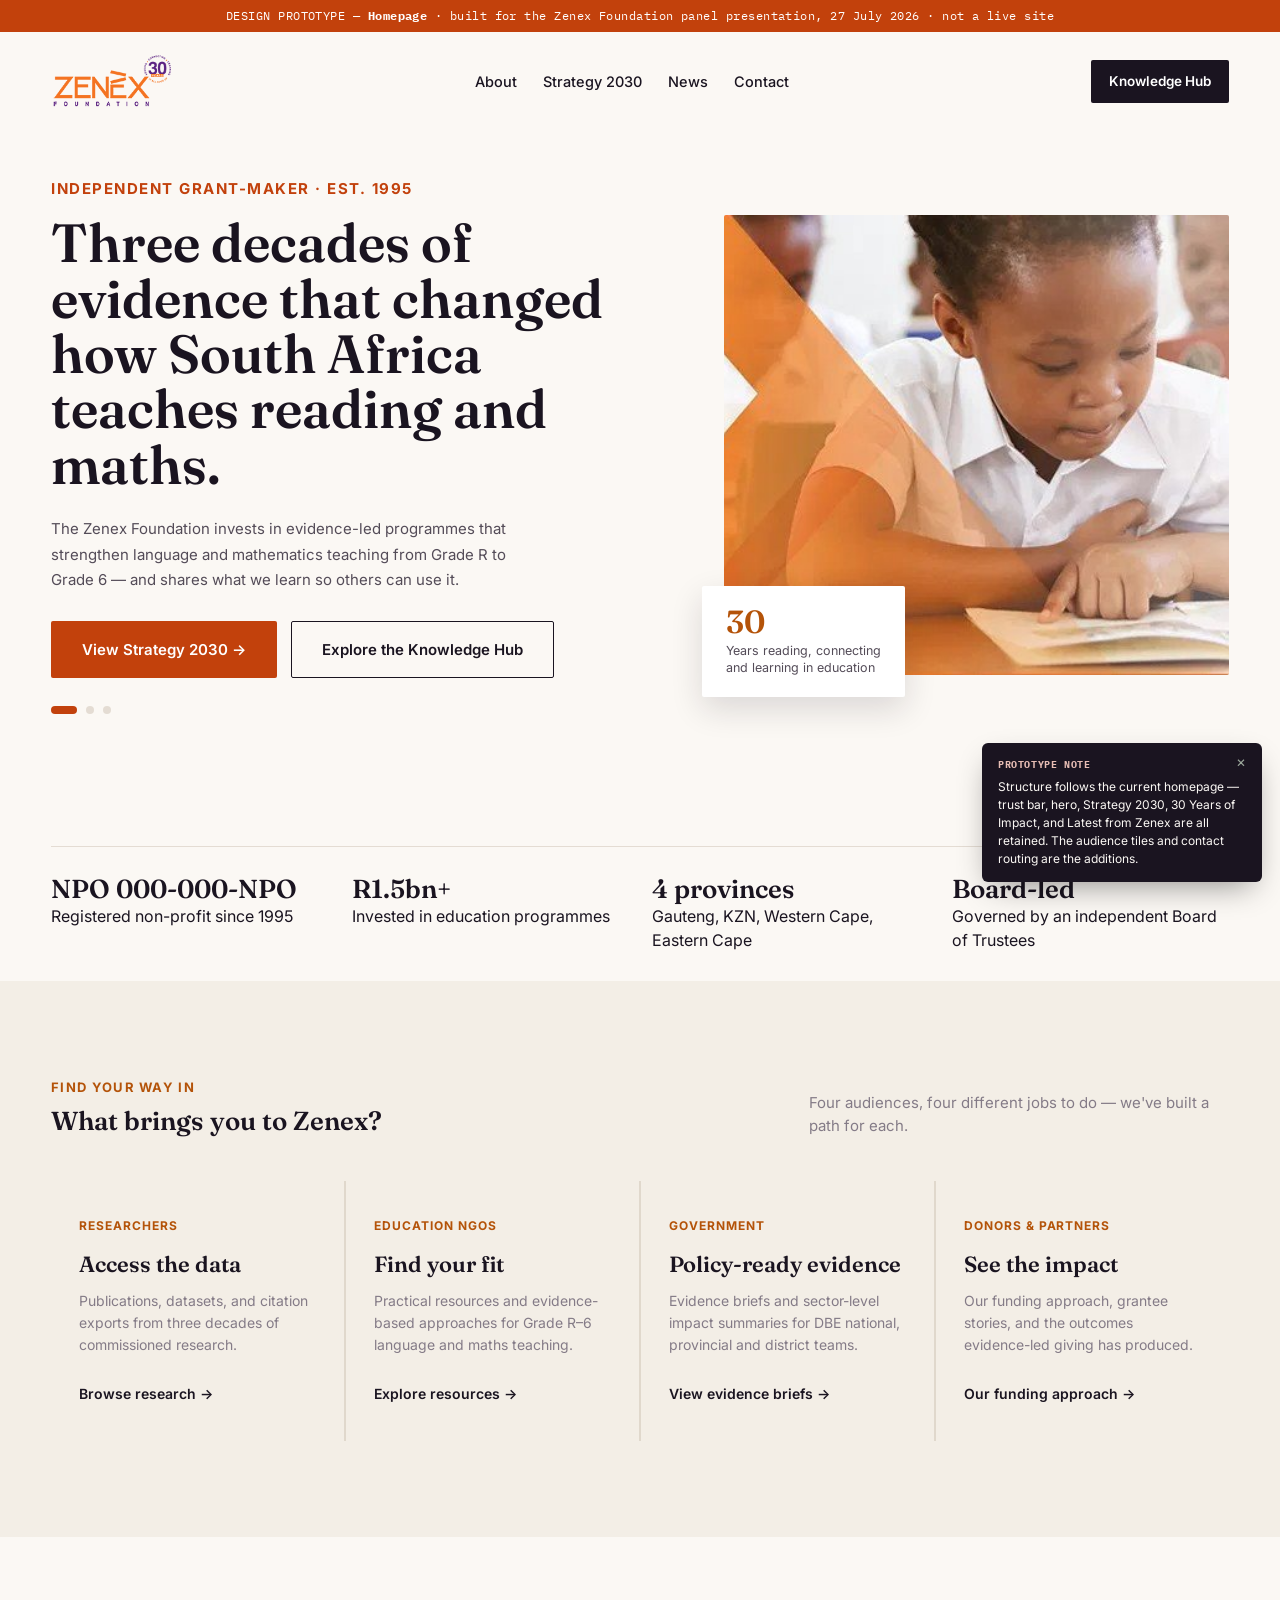
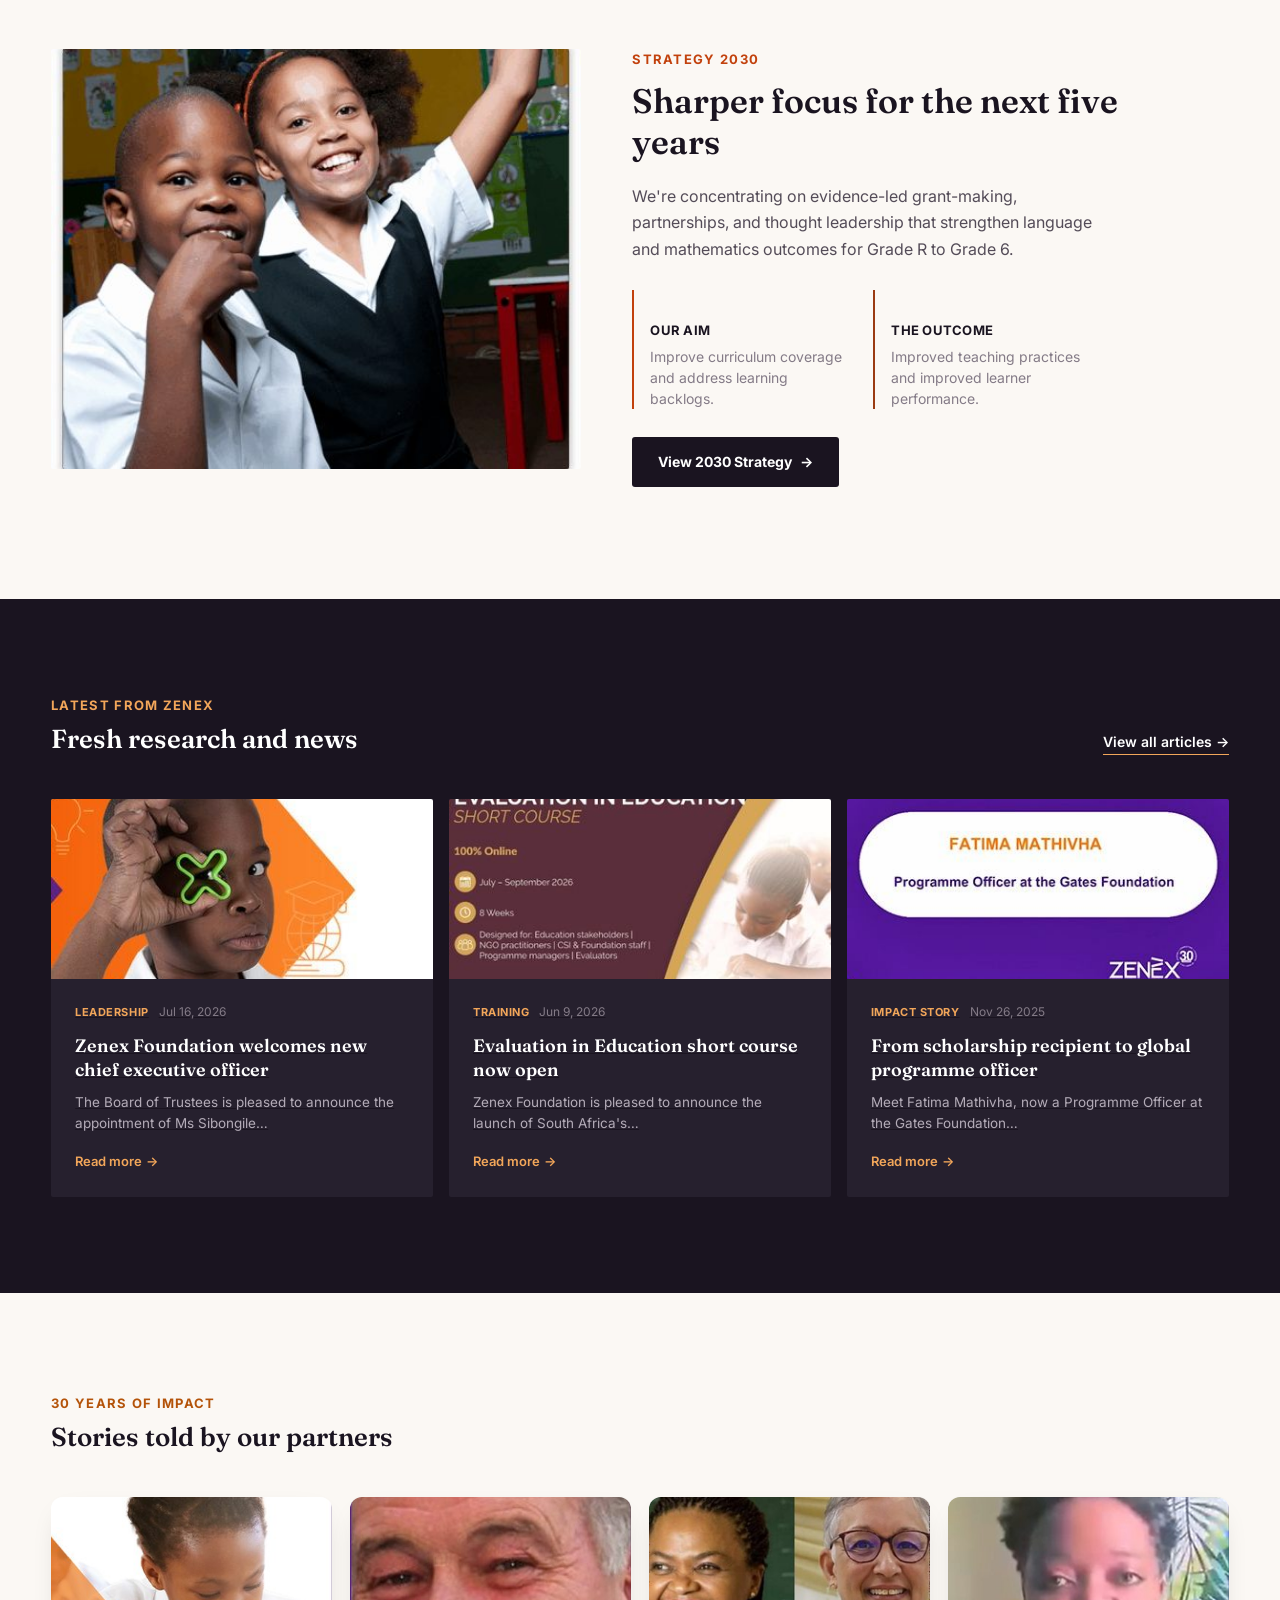
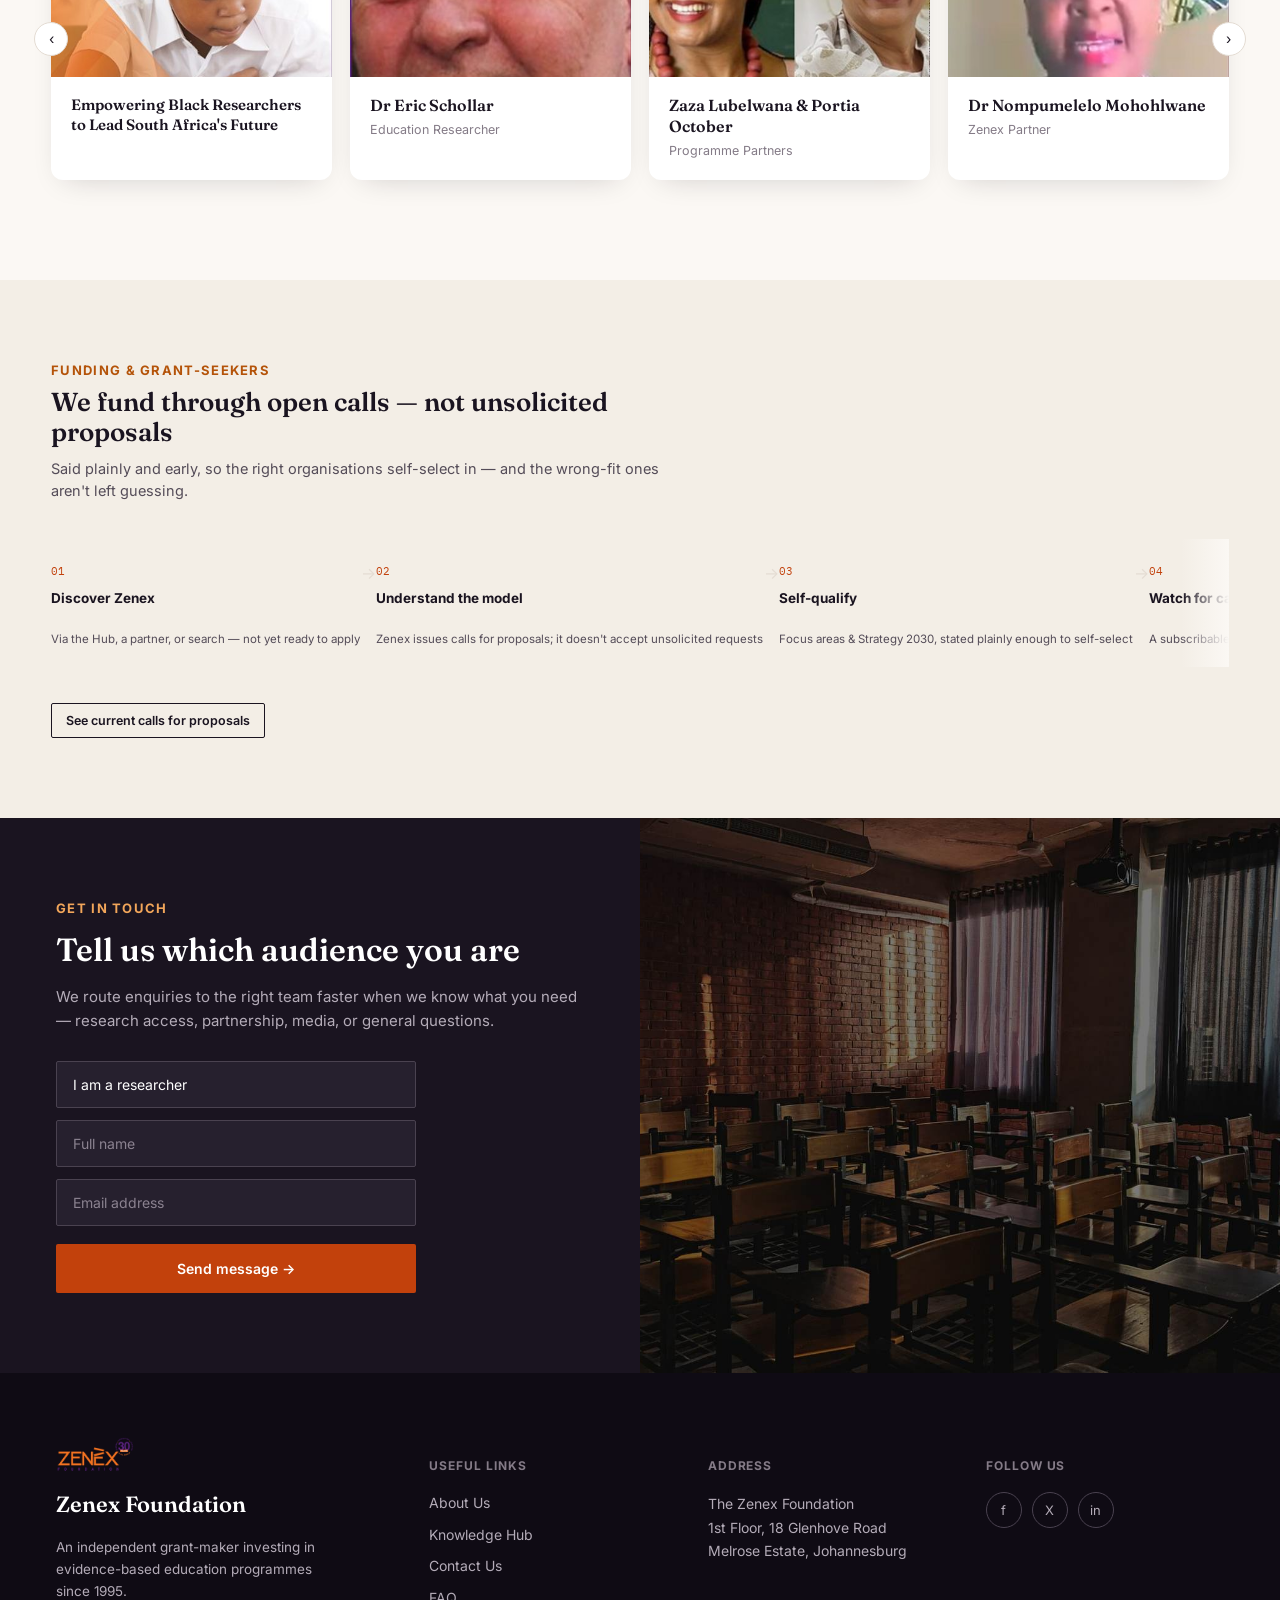
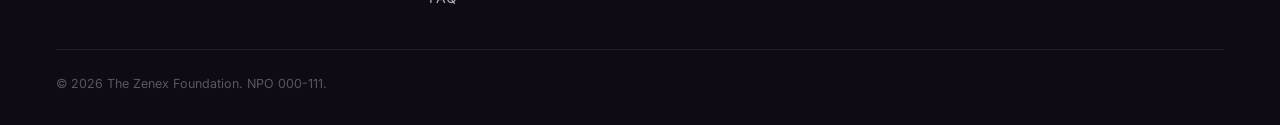
==== index.html @ 17f8bebc "Redesign impact cards as floating cards with consistent typography, 4-across layout" ====
<!DOCTYPE html>
<html lang="en">
<head>
<meta charset="UTF-8">
<meta name="viewport" content="width=device-width, initial-scale=1.0">
<title>Zenex Foundation — Homepage Concept</title>
<link rel="preconnect" href="https://fonts.googleapis.com">
<link href="https://fonts.googleapis.com/css2?family=Fraunces:opsz,wght@9..144,400;9..144,500;9..144,600;9..144,700&family=Inter:wght@400;500;600;700;800&family=IBM+Plex+Mono:wght@400;500;600&display=swap" rel="stylesheet">
<link rel="stylesheet" href="styles.css">
</head>
<body>

<div class="proto-ribbon">DESIGN PROTOTYPE — <b>Homepage</b> · built for the Zenex Foundation panel presentation, 27 July 2026 · not a live site</div>

<header class="site-header-v2">
  <div class="wrap">
    <a href="index.html" class="brand-v2">
      <img class="js-logo" alt="Zenex Foundation" style="height:56px; width:auto;">
    </a>
    <nav class="primary-nav-v2">
      <a href="#">About</a>
      <a href="#">Strategy 2030</a>
      <a href="#">News</a>
      <a href="#">Contact</a>
    </nav>
    <a href="knowledge-hub.html" class="btn-updates">Knowledge Hub</a>
    <button class="nav-toggle" aria-label="Menu">☰</button>
  </div>
</header>

<!-- Split hero — carousel-synced text + image. Advancing the slide
     changes headline, copy, buttons and image together, with a
     word-stagger entrance animation on the text (vanilla JS/CSS,
     same visual idea as GSAP SplitText, no dependency needed). -->
<section class="hero-split">
  <div class="wrap">
    <div class="hero-split-grid">

      <div class="hero-split-text">
        <p class="eyebrow hero-fade-el" id="hs-eyebrow">Independent grant-maker · Est. 1995</p>
        <h1 id="hs-headline"></h1>
        <p class="hero-fade-el" id="hs-paragraph"></p>
        <div class="hero-split-actions hero-fade-el" id="hs-actions">
          <a href="#" class="btn btn-primary" id="hs-btn1">View Strategy 2030 →</a>
          <a href="knowledge-hub.html" class="btn btn-ghost" id="hs-btn2">Explore the Knowledge Hub</a>
        </div>
        <div class="hero-dots-v2" id="hs-dots">
          <button class="hero-dot-v2 active"></button>
          <button class="hero-dot-v2"></button>
          <button class="hero-dot-v2"></button>
        </div>
      </div>

      <div class="hero-split-image">
        <div class="frame">
          <img data-src="heroClean1" class="active" alt="">
          <img data-src="heroClean2" alt="">
          <img data-src="heroClean3" alt="">
        </div>
        <div class="hero-badge-float">
          <div class="n" id="hs-badge-num">30</div>
          <div class="l" id="hs-badge-label">Years reading, connecting<br>and learning in education</div>
        </div>
      </div>

    </div>
  </div>
</section>

<!-- Stat bar — real, verifiable facts only -->
<section class="stat-bar">
  <div class="wrap">
    <div class="stat-bar-grid">
      <div class="stat-item"><div class="v">NPO 000-000-NPO</div><div class="l">Registered non-profit since 1995</div></div>
      <div class="stat-item"><div class="v">R1.5bn+</div><div class="l">Invested in education programmes</div></div>
      <div class="stat-item"><div class="v">4 provinces</div><div class="l">Gauteng, KZN, Western Cape, Eastern Cape</div></div>
      <div class="stat-item"><div class="v">Board-led</div><div class="l">Governed by an independent Board of Trustees</div></div>
    </div>
  </div>
</section>


<section class="section section-tint-warm" style="padding:96px 0;">
  <div class="wrap">
    <div class="section-head" style="display:flex; justify-content:space-between; align-items:flex-end; gap:24px; max-width:none; margin-bottom:44px;">
      <div>
        <p class="eyebrow">Find your way in</p>
        <h2 style="margin-top:10px;">What brings you to Zenex?</h2>
      </div>
      <p style="color:var(--muted-2); font-size:15px; max-width:420px; margin:0;">Four audiences, four different jobs to do — we've built a path for each.</p>
    </div>

    <div class="audience-cards">
      <a href="knowledge-hub.html?audience=research" class="aud-card-v3" style="--tile-color:var(--research)">
        <p class="aud-eyebrow">Researchers</p>
        <h4>Access the data</h4>
        <p class="aud-desc">Publications, datasets, and citation exports from three decades of commissioned research.</p>
        <span class="aud-link">Browse research <span class="arrow">→</span></span>
      </a>
      <a href="knowledge-hub.html?audience=ngo" class="aud-card-v3" style="--tile-color:var(--ngo)">
        <p class="aud-eyebrow">Education NGOs</p>
        <h4>Find your fit</h4>
        <p class="aud-desc">Practical resources and evidence-based approaches for Grade R–6 language and maths teaching.</p>
        <span class="aud-link">Explore resources <span class="arrow">→</span></span>
      </a>
      <a href="knowledge-hub.html?audience=gov" class="aud-card-v3" style="--tile-color:var(--gov)">
        <p class="aud-eyebrow">Government</p>
        <h4>Policy-ready evidence</h4>
        <p class="aud-desc">Evidence briefs and sector-level impact summaries for DBE national, provincial and district teams.</p>
        <span class="aud-link">View evidence briefs <span class="arrow">→</span></span>
      </a>
      <a href="knowledge-hub.html?audience=donor" class="aud-card-v3" style="--tile-color:var(--donor)">
        <p class="aud-eyebrow">Donors &amp; partners</p>
        <h4>See the impact</h4>
        <p class="aud-desc">Our funding approach, grantee stories, and the outcomes evidence-led giving has produced.</p>
        <span class="aud-link">Our funding approach <span class="arrow">→</span></span>
      </a>
    </div>
  </div>
</section>

<!-- Strategy 2030 — image left, copy right, whole card clickable -->
<section class="section" style="padding:112px 0;">
  <div class="wrap">
    <a href="#" class="strategy-block-v2">
      <div class="strategy-photo">
        <img data-src="strategy" alt="">
      </div>
      <div class="strategy-copy">
        <p class="eyebrow">Strategy 2030</p>
        <h3>Sharper focus for the next five years</h3>
        <p class="desc">We're concentrating on evidence-led grant-making, partnerships, and thought leadership that strengthen language and mathematics outcomes for Grade R to Grade 6.</p>
        <div class="strategy-mini-grid">
          <div>
            <h6>Our aim</h6>
            <p>Improve curriculum coverage and address learning backlogs.</p>
          </div>
          <div>
            <h6>The outcome</h6>
            <p>Improved teaching practices and improved learner performance.</p>
          </div>
        </div>
        <span class="strategy-cta">View 2030 Strategy <span class="arrow">→</span></span>
      </div>
    </a>
  </div>
</section>

<!-- Blog Posts — real current posts from the live site -->
<section class="section section-dark" style="padding:96px 0;">
  <div class="wrap">
    <div class="section-head" style="display:flex; justify-content:space-between; align-items:flex-end; gap:24px; max-width:none; margin-bottom:44px;">
      <div>
        <p class="eyebrow">Latest from Zenex</p>
        <h2 style="margin-top:10px;">Fresh research and news</h2>
      </div>
      <a href="knowledge-hub.html" class="dark-section-link">View all articles →</a>
    </div>
    <div class="grid-3">
      <a href="#" class="blog-card-dark">
        <img data-src="blog1" alt="">
        <div class="body">
          <div class="meta-row"><span class="cat">Leadership</span><span class="date">Jul 16, 2026</span></div>
          <h4>Zenex Foundation welcomes new chief executive officer</h4>
          <p>The Board of Trustees is pleased to announce the appointment of Ms Sibongile…</p>
          <span class="rm">Read more <span class="arrow">→</span></span>
        </div>
      </a>
      <a href="#" class="blog-card-dark">
        <img data-src="blog2" alt="">
        <div class="body">
          <div class="meta-row"><span class="cat">Training</span><span class="date">Jun 9, 2026</span></div>
          <h4>Evaluation in Education short course now open</h4>
          <p>Zenex Foundation is pleased to announce the launch of South Africa's…</p>
          <span class="rm">Read more <span class="arrow">→</span></span>
        </div>
      </a>
      <a href="#" class="blog-card-dark">
        <img data-src="blog3" alt="">
        <div class="body">
          <div class="meta-row"><span class="cat">Impact story</span><span class="date">Nov 26, 2025</span></div>
          <h4>From scholarship recipient to global programme officer</h4>
          <p>Meet Fatima Mathivha, now a Programme Officer at the Gates Foundation…</p>
          <span class="rm">Read more <span class="arrow">→</span></span>
        </div>
      </a>
    </div>
  </div>
</section>

<!-- 30 Years of Impact — testimonial quotes from partners -->
<section class="section" style="padding:100px 0;">
  <div class="wrap">
    <div class="section-head" style="margin-bottom:44px; max-width:none;">
      <p class="eyebrow">30 years of impact</p>
      <h2 style="margin-top:10px;">Stories told by our partners</h2>
    </div>
    <div class="impact-carousel-wrap">
      <button class="impact-arrow prev" aria-label="Previous">‹</button>
      <button class="impact-arrow next" aria-label="Next">›</button>
      <div class="impact-grid">
        <div class="testimonial-card is-story">
          <img data-src="cResearchers" alt="">
          <div class="body"><div class="name">Empowering Black Researchers to Lead South Africa's Future</div></div>
        </div>
        <div class="testimonial-card">
          <img data-src="cSchollar" alt="Dr Eric Schollar">
          <div class="body"><div class="name">Dr Eric Schollar</div><div class="org">Education Researcher</div></div>
        </div>
        <div class="testimonial-card">
          <img data-src="cZazaPortia" alt="Zaza Lubelwana and Portia October">
          <div class="body"><div class="name">Zaza Lubelwana &amp; Portia October</div><div class="org">Programme Partners</div></div>
        </div>
        <div class="testimonial-card">
          <img data-src="cNompumelelo" alt="Dr Nompumelelo Mohohlwane">
          <div class="body"><div class="name">Dr Nompumelelo Mohohlwane</div><div class="org">Zenex Partner</div></div>
        </div>
        <div class="testimonial-card">
          <img data-src="cTiisetso" alt="Tiisetso Rabolao">
          <div class="body"><div class="name">Tiisetso Rabolao</div><div class="org">Programme Beneficiary</div></div>
        </div>
        <div class="testimonial-card">
          <img data-src="cNdeya" alt="Ndeya-Zenex Secondary School">
          <div class="body"><div class="name">Ndeya-Zenex Secondary School</div><div class="org">Partner School</div></div>
        </div>
        <div class="testimonial-card">
          <img data-src="giles" alt="Giles Gillett">
          <div class="body"><div class="name">Giles Gillett</div><div class="org">NASCEE</div></div>
        </div>
        <div class="testimonial-badge-card">
          <div>
            <div class="n">30</div>
            <div class="l">Years of Zenex</div>
            <div class="s">Leading, connecting and learning — it all adds up.</div>
          </div>
        </div>
        <div class="testimonial-card">
          <img data-src="cAndile" alt="Dr. Andile Dube">
          <div class="body"><div class="name">Dr. Andile Dube</div><div class="org">UNICEF South Africa</div></div>
        </div>
      </div>
    </div>
  </div>
</section>

<section class="section section-tint-warm" id="grantseekers" style="padding:80px 0;">
  <div class="wrap">
    <div class="section-head">
      <p class="eyebrow">Funding &amp; grant-seekers</p>
      <h2>We fund through open calls — not unsolicited proposals</h2>
      <p style="color:var(--muted); margin-top:10px; font-size:14.5px;">
        Said plainly and early, so the right organisations self-select in — and the wrong-fit ones aren't left guessing.
      </p>
    </div>
    <div class="journey-wrap">
    <div class="journey">
      <div class="journey-step"><span class="num">01</span><h5>Discover Zenex</h5><p>Via the Hub, a partner, or search — not yet ready to apply</p></div>
      <div class="journey-step"><span class="num">02</span><h5>Understand the model</h5><p>Zenex issues calls for proposals; it doesn't accept unsolicited requests</p></div>
      <div class="journey-step"><span class="num">03</span><h5>Self-qualify</h5><p>Focus areas &amp; Strategy 2030, stated plainly enough to self-select</p></div>
      <div class="journey-step"><span class="num">04</span><h5>Watch for calls</h5><p>A subscribable, always-current list of live &amp; upcoming calls</p></div>
      <div class="journey-step"><span class="num">05</span><h5>Apply when open</h5><p>Criteria and timeline specific to that call, kept separate from general content</p></div>
    </div>
    </div>
    <a href="#" class="btn btn-ghost btn-sm">See current calls for proposals</a>
  </div>
</section>

<!-- Contact — dark, split, audience-routed form -->
<section class="contact-v2">
  <div class="contact-v2-copy">
    <p class="eyebrow">Get in touch</p>
    <h2>Tell us which audience you are</h2>
    <p class="desc">We route enquiries to the right team faster when we know what you need — research access, partnership, media, or general questions.</p>
    <form class="contact-v2-form" onsubmit="return false;">
      <select>
        <option>I am a researcher</option>
        <option>I am an educator</option>
        <option>I am a government official</option>
        <option>I am a donor or partner</option>
      </select>
      <input type="text" placeholder="Full name">
      <input type="email" placeholder="Email address">
      <button type="submit" class="btn btn-primary">Send message →</button>
    </form>
  </div>
  <div class="contact-v2-image">
    <img data-src="contactbg" alt="">
  </div>
</section>

<!-- Footer -->
<footer class="footer-v3">
  <div class="wrap">
    <div class="footer-v3-grid">
      <div>
        <img class="js-logo footer-logo" alt="Zenex Foundation">
        <span class="fname">Zenex Foundation</span>
        <p class="ftag">An independent grant-maker investing in evidence-based education programmes since 1995.</p>
      </div>
      <div>
        <h5>Useful links</h5>
        <div class="flinks">
          <a href="#">About Us</a>
          <a href="knowledge-hub.html">Knowledge Hub</a>
          <a href="#">Contact Us</a>
          <a href="#">FAQ</a>
        </div>
      </div>
      <div>
        <h5>Address</h5>
        <address>The Zenex Foundation<br>1st Floor, 18 Glenhove Road<br>Melrose Estate, Johannesburg</address>
      </div>
      <div>
        <h5>Follow us</h5>
        <div class="footer-v3-social">
          <a href="#">f</a><a href="#">X</a><a href="#">in</a>
        </div>
      </div>
    </div>
    <div class="footer-v3-bottom">© 2026 The Zenex Foundation. NPO 000-111.</div>
  </div>
</footer>

<div class="demo-note">
  <button aria-label="Dismiss">×</button>
  <b>Prototype note</b>
  Structure follows the current homepage — trust bar, hero, Strategy 2030, 30 Years of Impact, and Latest from Zenex are all retained. The audience tiles and contact routing are the additions.
</div>

<script src="assets.js"></script>
<script src="script.js"></script>
</body>
</html>
---- styles.css ----
/* ============================================================
   Zenex Knowledge Hub — demo prototype
   Design concept: the card catalogue — a research foundation's
   knowledge hub reimagined as a living reference-room ledger.
   Index tabs = real navigation. Reference codes = real structure.
   ============================================================ */

:root{
  /* Design system v3 — matches the client-approved design reference exactly */
  --brand-orange:      #C2410C;   /* primary action colour */
  --accent-label:       #B45309;   /* eyebrow/label accent */
  --accent-rust:        #9A3B12;   /* secondary accent (e.g. "The outcome") */
  --brand-purple:       #5D2482;   /* retained for legacy references only, no longer used in new sections */

  --ink:        #1A1420;
  --ink-2:      #26202E;   /* dark card surfaces on dark sections */
  --ink-3:      #0F0B14;   /* darkest — footer, ribbon */
  --paper:      #FBF8F4;
  --paper-2:    #EFE8DA;
  --audience-bg: #F3EEE6;
  --divider-audience: #E0D8CC;
  --card:       #FFFFFF;
  --line:       #E4DCD3;
  --line-dark:  #4A4250;
  --muted:      #544C58;
  --muted-2:    #847B87;   /* lighter tertiary muted, e.g. stat/mini-grid labels */
  --muted-dark: #B4ACB8;   /* muted text on dark backgrounds */
  --slate:      var(--brand-purple);
  --slate-2:    #5C3F8C;
  --action:     var(--brand-orange);
  --action-2:   #9A3410;

  --gov:        var(--accent-label);
  --ngo:        var(--accent-label);
  --donor:      var(--accent-label);
  --research:   var(--accent-label);

  --serif: "Fraunces", Georgia, serif;
  --sans:  "Inter", -apple-system, sans-serif;
  --mono:  "IBM Plex Mono", "SF Mono", monospace;

  --radius: 2px;
}

*{ box-sizing:border-box; }
html{ scroll-behavior:smooth; }
body{
  margin:0;
  background:var(--paper);
  color:var(--ink);
  font-family:var(--sans);
  font-size:16px;
  line-height:1.55;
  -webkit-font-smoothing:antialiased;
}
img{ max-width:100%; display:block; }
a{ color:inherit; }
h1,h2,h3,h4{ font-family:var(--serif); font-weight:600; margin:0; line-height:1.15; }
p{ margin:0; }
button{ font-family:inherit; cursor:pointer; }
:focus-visible{ outline:2.5px solid var(--action); outline-offset:2px; }

.wrap{ max-width:1760px; margin:0 auto; padding:0 clamp(24px, 4vw, 64px); }
.prose{ max-width:640px; }

/* ---------- eyebrow / reference codes ---------- */
.eyebrow{
  font-family:var(--sans);
  font-size:13px;
  font-weight:700;
  letter-spacing:.1em;
  text-transform:uppercase;
  color:var(--accent-label);
}
.ref-code{
  font-family:var(--mono);
  font-size:10.5px;
  letter-spacing:.03em;
  color:var(--muted);
}

/* ---------- top bar ---------- */
.topbar{
  background:var(--slate);
  color:#EFEEE3;
  font-family:var(--mono);
  font-size:11.5px;
  letter-spacing:.04em;
}
.topbar .wrap{ display:flex; justify-content:space-between; align-items:center; height:34px; }
.topbar a{ text-decoration:none; opacity:.85; }
.topbar a:hover{ opacity:1; }

/* ---------- header / nav ---------- */
header.site-header{
  background:var(--paper);
  border-bottom:1px solid var(--line);
  position:sticky; top:0; z-index:40;
}
header.site-header .wrap{
  display:flex; align-items:center; justify-content:space-between;
  height:88px;
}
.brand{
  display:flex; align-items:center; gap:12px;
  font-family:var(--serif); font-weight:600; font-size:20px;
  text-decoration:none; color:var(--ink);
}
.brand img.js-logo{ height:52px; width:auto; display:block; }
nav.primary-nav{ display:flex; gap:30px; font-size:14.5px; }
nav.primary-nav a{ text-decoration:none; color:var(--muted); padding:4px 0; border-bottom:2px solid transparent; }
nav.primary-nav a:hover, nav.primary-nav a.current{ color:var(--ink); border-color:var(--action); }
.nav-toggle{ display:none; background:none; border:1px solid var(--line); border-radius:2px; padding:8px 10px; }
@media (max-width:840px){
  nav.primary-nav{ display:none; }
  .nav-toggle{ display:inline-flex; }
}

/* ---------- mega menu ---------- */
.nav-item{ position:relative; }
.nav-item > a{ display:flex; align-items:center; gap:4px; }
.nav-item > a::after{ content:"▾"; font-size:9px; opacity:.6; }
.mega-dropdown{
  position:absolute; top:100%; left:-14px; margin-top:10px; min-width:240px;
  background:var(--card); border:none; border-radius:12px;
  box-shadow:0 24px 48px -12px rgba(36,28,46,.28), 0 4px 12px -4px rgba(36,28,46,.12);
  padding:10px; opacity:0; visibility:hidden; transform:translateY(6px) scale(.98);
  transition:opacity .16s ease, transform .16s ease, visibility .16s;
  z-index:60;
}
.mega-dropdown::before{
  content:attr(data-label); display:block; font-family:var(--mono); font-size:10px; font-weight:600;
  letter-spacing:.08em; text-transform:uppercase; color:var(--muted); padding:8px 14px 6px;
}
.nav-item{ padding-bottom:22px; margin-bottom:-22px; }
.nav-item:hover .mega-dropdown, .nav-item.open .mega-dropdown{ opacity:1; visibility:visible; transform:translateY(0) scale(1); }
.mega-dropdown a{
  display:flex; align-items:center; gap:0; border-radius:7px; padding:11px 14px; margin:1px 0;
  font-size:14px; color:var(--ink); text-decoration:none; border-bottom:none !important;
  white-space:nowrap; line-height:1.3; transition:background .12s ease, padding-left .12s ease;
}
.mega-dropdown a + a{ border-top:none !important; }
.mega-dropdown a:hover{ background:var(--paper-2); color:var(--action); padding-left:18px; }
.nav-item:last-of-type .mega-dropdown{ left:auto; right:-14px; }
@media (max-width:840px){
  .nav-item{ padding-bottom:0; margin-bottom:0; }
  .mega-dropdown{ position:static; opacity:1; visibility:visible; transform:none; box-shadow:none; border:none; margin-top:0; padding-left:14px; display:none; }
  .nav-item.open .mega-dropdown{ display:block; }
}

/* ============================================================
   INDEX TABS — the signature motif.
   Physical library card-catalogue tabs used as real navigation:
   on the homepage/hub they route by audience; on the publication
   page they switch which content is emphasised.
   ============================================================ */
.tab-drawer{
  display:flex; gap:6px; flex-wrap:wrap;
}
.index-tab{
  position:relative;
  font-family:var(--mono);
  font-size:12px;
  letter-spacing:.03em;
  padding:10px 16px 9px;
  background:var(--card);
  border:1px solid var(--line);
  border-bottom:none;
  border-radius:6px 6px 0 0;
  color:var(--muted);
  text-decoration:none;
  cursor:pointer;
  transform:translateY(6px);
  transition:transform .16s ease, color .16s ease, background .16s ease;
}
.index-tab .dot{
  display:inline-block; width:7px; height:7px; border-radius:50%;
  margin-right:7px; background:var(--tab-color, var(--muted));
  position:relative; top:-1px;
}
.index-tab:hover{ transform:translateY(2px); color:var(--ink); }
.index-tab.active{
  transform:translateY(0);
  color:var(--ink);
  background:var(--card);
  font-weight:600;
  border-color:var(--tab-color, var(--line));
  border-bottom:1px solid var(--card);
  box-shadow:0 -1px 0 var(--tab-color, var(--line)) inset;
}
.tab-panel-frame{
  background:var(--card);
  border:1px solid var(--line);
  border-radius:0 6px 6px 6px;
  position:relative;
}

/* ---------- buttons ---------- */
.btn{
  display:inline-flex; align-items:center; gap:8px;
  font-family:var(--sans); font-weight:600; font-size:14px;
  padding:11px 20px; border-radius:var(--radius); border:1px solid transparent;
  text-decoration:none; transition:all .14s ease;
}
.btn-primary{ background:var(--action); color:#fff; }
.btn-primary:hover{ background:var(--action-2); }
.btn-ghost{ background:transparent; border-color:var(--ink); color:var(--ink); }
.btn-ghost:hover{ background:var(--ink); color:var(--paper); }
.btn-sm{ padding:7px 14px; font-size:12.5px; }

/* ---------- hero ---------- */
.hero{ padding:64px 0 56px; border-bottom:1px solid var(--line); }
.hero h1{ font-size:44px; max-width:760px; letter-spacing:-.01em; }
.hero .lede{ font-size:18px; color:var(--muted); max-width:620px; margin-top:18px; }
@media (max-width:720px){ .hero h1{ font-size:32px; } }

/* ---------- generic cards ---------- */
.card{
  background:var(--card); border:1px solid var(--line); border-radius:var(--radius);
}
.card-pad{ padding:22px; }

/* ---------- catalogue / rails ---------- */
.rail-head{
  display:flex; align-items:baseline; justify-content:space-between;
  margin-bottom:16px; padding-bottom:10px; border-bottom:1px solid var(--line);
}
.rail-head h3{ font-size:15px; }
.rail-head a{ font-family:var(--mono); font-size:11.5px; text-decoration:none; color:var(--action); }

.pub-card{
  display:flex; flex-direction:column; gap:10px;
  padding:18px; background:var(--card); border:1px solid var(--line); border-radius:var(--radius);
  height:100%; transition:box-shadow .18s ease, transform .18s ease, border-color .18s ease;
}
.pub-card:hover{ box-shadow:0 16px 32px -16px rgba(36,28,46,.24); transform:translateY(-3px); border-color:var(--line); }
.pub-card .tag-row{ display:flex; gap:6px; flex-wrap:wrap; }
.tag{
  font-family:var(--mono); font-size:10px; letter-spacing:.03em; text-transform:uppercase;
  padding:3px 8px; border-radius:2px; border:1px solid var(--line); color:var(--muted);
}
.tag.tag-fmt{ background:var(--paper-2); border-color:var(--paper-2); color:var(--ink); }
.pub-card h4{ font-size:15.5px; line-height:1.3; }
.pub-card .desc{ font-size:13px; color:var(--muted); flex:1; }
.pub-card .meta{ font-size:11.5px; font-family:var(--mono); color:var(--muted); display:flex; justify-content:space-between; border-top:1px dashed var(--line); padding-top:10px; }

.grid-3{ display:grid; grid-template-columns:repeat(3,1fr); gap:16px; }
.grid-4{ display:grid; grid-template-columns:repeat(4,1fr); gap:16px; }
@media (max-width:900px){ .grid-4{ grid-template-columns:repeat(2,1fr); } }
@media (max-width:520px){ .grid-4{ grid-template-columns:1fr; } }
.grid-2{ display:grid; grid-template-columns:repeat(2,1fr); gap:16px; }
@media (max-width:840px){ .grid-3,.grid-2{ grid-template-columns:1fr; } }

/* ---------- audience strip (signposting, not a gate) ---------- */
.audience-strip{
  display:grid; grid-template-columns:repeat(5,1fr); gap:12px;
  margin:40px 0;
}
@media (max-width:900px){ .audience-strip{ grid-template-columns:repeat(2,1fr); } }
.aud-card{
  display:block; text-decoration:none; color:var(--ink);
  padding:20px 16px; border-radius:var(--radius);
  border:1px solid var(--line); border-top:3px solid var(--card-accent, var(--slate));
  background:var(--card);
  transition:box-shadow .15s ease, transform .15s ease;
}
.aud-card:hover{ box-shadow:0 8px 24px -12px rgba(31,42,36,.35); transform:translateY(-2px); }
.aud-card .eyebrow{ color:var(--card-accent, var(--slate)); }
.aud-card h4{ font-size:15px; margin-top:6px; }
.aud-card p{ font-size:12px; color:var(--muted); margin-top:6px; }
.aud-card.grantseeker{ border-top-color:var(--action); background:var(--ink); color:var(--paper); }
.aud-card.grantseeker .eyebrow{ color:#E7BDB4; }
.aud-card.grantseeker p{ color:#C9CABF; }

/* ---------- footer ---------- */
footer.site-footer{
  background:var(--ink); color:var(--paper); margin-top:80px;
}
footer.site-footer .wrap{ padding:48px clamp(20px, 4vw, 48px) 40px; display:flex; justify-content:space-between; gap:40px; flex-wrap:wrap; }
footer.site-footer .col h5{ font-family:var(--mono); font-size:11px; letter-spacing:.08em; text-transform:uppercase; color:#9BA79B; margin-bottom:12px; }
footer.site-footer .col a{ display:block; font-size:13.5px; color:#D9D6C7; text-decoration:none; margin-bottom:7px; }
footer.site-footer .col a:hover{ color:#fff; }
footer .bottom-line{ border-top:1px solid #33403A; font-size:11.5px; color:#8B968C; padding:18px 32px; font-family:var(--mono); }

/* ---------- prototype ribbon ---------- */
.proto-ribbon{
  background:var(--action); color:#fff; font-family:var(--mono); font-size:11.5px;
  letter-spacing:.04em; text-align:center; padding:7px 12px;
}
.proto-ribbon b{ font-weight:700; }

/* ---------- breadcrumb ---------- */
.crumb{ font-family:var(--mono); font-size:11.5px; color:var(--muted); padding:18px 0 0; }
.crumb a{ text-decoration:none; color:var(--muted); }
.crumb a:hover{ color:var(--ink); }

/* ---------- browse-by-topic tiles ---------- */
.topic-tiles{ display:grid; grid-template-columns:repeat(5,1fr); gap:8px; margin:18px 0 0; }
@media (max-width:800px){ .topic-tiles{ grid-template-columns:repeat(2,1fr); } }
.topic-tile{
  background:var(--card); border:1.5px solid var(--line); border-radius:6px; padding:12px 8px; text-align:center;
  text-decoration:none; color:var(--ink); cursor:pointer; transition:border-color .15s ease, background .15s ease;
}
.topic-tile.active{ border-color:var(--action); border-width:2px; background:var(--paper-2); }
.topic-tile .n{ font-size:11px; font-weight:600; line-height:1.3; margin-bottom:3px; }
.topic-tile .c{ font-size:9.5px; color:var(--muted); font-family:var(--mono); }
.search-layout{ display:grid; grid-template-columns:280px 1fr; gap:32px; padding:32px 0 80px; align-items:start; max-width:1400px; margin:0 auto; }
@media (max-width:900px){ .search-layout{ grid-template-columns:1fr; } }
.filter-panel{ background:var(--card); border:1px solid var(--line); border-radius:var(--radius); padding:20px; position:sticky; top:96px; }
.filter-group{ margin-bottom:22px; }
.filter-group:last-child{ margin-bottom:0; }
.filter-group h5{ font-family:var(--mono); font-size:11px; letter-spacing:.06em; text-transform:uppercase; color:var(--muted); margin-bottom:10px; }
.filter-opt{ display:flex; align-items:center; gap:9px; font-size:13.5px; padding:5px 0; cursor:pointer; }
.filter-opt input{ accent-color:var(--action); width:15px; height:15px; }
.results-head{ display:flex; justify-content:space-between; align-items:baseline; margin-bottom:6px; }
.results-count{ font-family:var(--mono); font-size:12.5px; color:var(--muted); }
.results-list{ display:flex; flex-direction:column; gap:12px; margin-top:18px; }
.result-row{
  display:grid; grid-template-columns:90px 1fr auto; gap:18px; align-items:center;
  padding:16px 18px; background:var(--card); border:1px solid var(--line); border-radius:var(--radius);
}
@media (max-width:640px){ .result-row{ grid-template-columns:1fr; } }
.result-row .thumb{ width:90px; height:64px; background:var(--paper-2); border-radius:2px; display:flex; align-items:center; justify-content:center; font-family:var(--mono); font-size:9px; color:var(--muted); text-align:center; }
.result-row h4{ font-size:14.5px; margin-bottom:5px; }
.result-row .desc{ font-size:12.5px; color:var(--muted); }
.result-row .tag-row{ margin-top:8px; }
.empty-state{ padding:60px 20px; text-align:center; color:var(--muted); font-size:14px; }

/* ---------- active filter pills ---------- */
.active-filters{ display:flex; align-items:center; gap:8px; flex-wrap:wrap; margin:14px 0; padding:10px 14px; background:var(--paper-2); border:1px solid var(--line); border-radius:6px; }
.active-filters.empty{ display:none; }
.af-label{ font-size:11.5px; color:var(--muted); font-weight:600; }
.af-pill{ display:inline-flex; align-items:center; gap:6px; background:var(--card); border:1px solid var(--action); border-radius:20px; padding:4px 10px; font-size:11.5px; color:var(--action); cursor:pointer; }
.af-pill:hover{ background:var(--action); color:#fff; }
.af-clear{ margin-left:auto; font-size:11.5px; color:var(--action); font-weight:600; cursor:pointer; }

/* ---------- sort control ---------- */
.sort-control{ display:flex; align-items:center; gap:6px; border:1px solid var(--line); border-radius:4px; padding:6px 12px; background:var(--card); font-size:12.5px; color:var(--muted); }
.sort-control select{ border:none; background:none; font-family:var(--sans); font-size:12.5px; color:var(--ink); font-weight:500; }

/* ---------- lead capture ---------- */
.lead-capture{ display:flex; align-items:center; gap:16px; margin-top:22px; padding:16px 20px; background:var(--paper-2); border:1.5px dashed var(--action); border-radius:6px; flex-wrap:wrap; }
.lead-capture .copy{ flex:1; min-width:200px; }
.lead-capture .copy .t{ font-size:13.5px; font-weight:600; color:var(--ink); margin-bottom:3px; }
.lead-capture .copy .s{ font-size:11.5px; color:var(--muted); }
.lead-capture form{ display:flex; gap:8px; }
.lead-capture input[type=email]{ width:200px; padding:8px 12px; border:1px solid var(--line); border-radius:4px; font-size:12.5px; font-family:var(--sans); }

/* ---------- publication page ---------- */
.pub-header{ padding:36px 0 0; }
.pub-header h1{ font-size:32px; max-width:820px; }
.pub-header .byline{ font-family:var(--mono); font-size:12px; color:var(--muted); margin-top:14px; }
.pub-layout{ display:grid; grid-template-columns:1fr 320px; gap:36px; padding:28px 0 90px; align-items:start; max-width:1400px; margin:0 auto; }
@media (max-width:900px){ .pub-layout{ grid-template-columns:1fr; } }

.mode-note{
  display:flex; gap:10px; align-items:flex-start;
  background:var(--paper-2); border-left:3px solid var(--tab-color, var(--action));
  padding:12px 16px; border-radius:0 3px 3px 0; margin-bottom:22px; font-size:13px;
}
.mode-note b{ display:block; font-family:var(--mono); font-size:10.5px; letter-spacing:.05em; text-transform:uppercase; color:var(--tab-color, var(--action)); margin-bottom:3px; }

.callout{
  border:1.5px solid var(--tab-color, var(--action)); border-radius:var(--radius);
  padding:18px 20px; margin:20px 0; background:var(--card);
}
.callout .eyebrow{ color:var(--tab-color, var(--action)); }
.callout p{ margin-top:8px; font-size:14.5px; }

.content-block{ margin-bottom:26px; }
.content-block h3{ font-size:16.5px; margin-bottom:10px; }
.content-block p{ font-size:14.5px; color:#3B4640; }
.content-block.collapsed{
  opacity:.55; border:1px dashed var(--line); border-radius:var(--radius); padding:14px 16px;
}
.content-block.collapsed h3{ font-size:13.5px; color:var(--muted); }
.content-block.collapsed .hint{ font-family:var(--mono); font-size:11px; color:var(--muted); margin-top:6px; }
.content-block.hidden{ display:none; }

.action-row{ display:flex; gap:10px; flex-wrap:wrap; margin:22px 0 30px; }

.sidebar-card{ background:var(--card); border:1px solid var(--line); border-radius:var(--radius); padding:18px; margin-bottom:18px; }
.sidebar-card h5{ font-family:var(--mono); font-size:11px; letter-spacing:.06em; text-transform:uppercase; color:var(--muted); margin-bottom:12px; }
.related-item{ display:block; font-size:13px; padding:8px 0; border-top:1px dashed var(--line); text-decoration:none; color:var(--ink); }
.related-item:first-child{ border-top:none; }
.related-item:hover{ color:var(--action); }

/* ---------- cover image ---------- */
.cover-image{ width:100%; aspect-ratio:3/4; border-radius:6px; margin-bottom:16px; background:linear-gradient(135deg,var(--brand-purple),var(--brand-orange)); display:flex; align-items:center; justify-content:center; color:rgba(255,255,255,.6); font-size:11px; text-align:center; font-family:var(--mono); }

/* ---------- citation format toggle ---------- */
.cite-formats{ display:flex; gap:5px; margin-bottom:10px; }
.cite-fmt-btn{ font-family:var(--mono); font-size:10.5px; font-weight:600; padding:4px 10px; border-radius:3px; border:1px solid var(--line); background:var(--card); color:var(--muted); cursor:pointer; }
.cite-fmt-btn.active{ background:var(--ink); color:var(--paper); border-color:var(--ink); }
.cite-text{ background:var(--paper-2); border:1px solid var(--line); border-radius:4px; padding:10px 12px; font-size:11.5px; color:var(--ink); line-height:1.6; font-style:italic; margin-bottom:10px; }

/* ---------- feedback form ---------- */
.feedback-block{ background:var(--paper-2); border:1.5px solid var(--line); border-radius:8px; padding:20px 22px; margin-top:10px; }
.feedback-block h4{ font-size:14px; margin-bottom:3px; }
.feedback-block .sub{ font-size:11.5px; color:var(--muted); margin-bottom:16px; }
.fb-row{ margin-bottom:14px; }
.fb-row-label{ font-size:12px; font-weight:600; margin-bottom:7px; }
.fb-yn{ display:flex; gap:8px; }
.fb-yn button{ padding:6px 18px; border-radius:4px; font-size:12px; font-weight:600; border:1.5px solid var(--line); background:var(--card); color:var(--muted); cursor:pointer; }
.fb-yn button.sel{ border-color:var(--action); color:var(--action); }
.fb-select{ width:100%; max-width:280px; padding:8px 10px; border:1px solid var(--line); border-radius:4px; font-size:12.5px; font-family:var(--sans); background:var(--card); }
.fb-textarea{ width:100%; padding:8px 10px; border:1px solid var(--line); border-radius:4px; font-size:12.5px; font-family:var(--sans); min-height:56px; }

/* ---------- annotation notes (demo-only chrome) ---------- */
.demo-note{
  position:fixed; right:18px; bottom:18px; max-width:280px;
  background:var(--ink); color:var(--paper); border-radius:6px; padding:14px 16px;
  font-size:12px; line-height:1.5; box-shadow:0 12px 30px -10px rgba(0,0,0,.45); z-index:50;
}
.demo-note b{ display:block; font-family:var(--mono); font-size:10px; letter-spacing:.06em; text-transform:uppercase; color:#E7BDB4; margin-bottom:6px; }
.demo-note button{ position:absolute; top:8px; right:10px; background:none; border:none; color:#9BA79B; font-size:15px; }

/* ---------- journey (grant-seeker strip on homepage) ---------- */
.journey-wrap{ position:relative; }
.journey-wrap::after{ content:""; position:absolute; top:0; right:0; bottom:0; width:48px; background:linear-gradient(90deg, transparent, var(--paper)); pointer-events:none; }
.journey{ display:flex; gap:0; margin:36px 0; overflow-x:auto; width:100%; max-width:100%; box-sizing:border-box; scrollbar-width:none; -ms-overflow-style:none; }
.journey::-webkit-scrollbar{ display:none; }
.journey-step{ flex:0 0 auto; min-width:150px; position:relative; padding:18px 16px 18px 0; }
.journey-step .num{ font-family:var(--mono); font-size:11px; color:var(--action); }
.journey-step h5{ font-size:13.5px; margin-top:6px; }
.journey-step p{ font-size:11.5px; color:var(--muted); margin-top:5px; }
.journey-step:not(:last-child)::after{
  content:"→"; position:absolute; right:0; top:22px; color:var(--line); font-size:16px;
}

.section{ padding:56px 0; }

/* ============================================================
   HEADER v2 — simplified flat nav, text logo, matches reference
   ============================================================ */
.site-header-v2{ background:var(--paper); position:sticky; top:0; z-index:40; transition:box-shadow .25s ease; }
.site-header-v2.scrolled{ box-shadow:0 4px 20px -8px rgba(26,20,32,.15); }
.site-header-v2 .wrap{ display:flex; align-items:center; justify-content:space-between; gap:28px; padding-top:22px; padding-bottom:22px; }
.brand-v2{ display:flex; align-items:center; gap:10px; text-decoration:none; flex-shrink:0; }
.brand-v2 .brand-word{ font-family:var(--serif); font-size:24px; font-weight:600; color:var(--ink); white-space:nowrap; }
.brand-v2 .brand-badge{ font-size:10.5px; font-weight:700; background:var(--action); color:#fff; padding:3px 8px; border-radius:20px; letter-spacing:.04em; white-space:nowrap; text-transform:uppercase; }
.primary-nav-v2{ display:flex; gap:26px; align-items:center; font-size:14.5px; font-weight:500; }
.primary-nav-v2 a{ color:var(--ink); text-decoration:none; white-space:nowrap; }
.primary-nav-v2 a:hover{ color:var(--action); }
.btn-updates{ background:var(--ink); color:#fff; padding:11px 18px; border-radius:2px; font-size:13.5px; font-weight:600; white-space:nowrap; flex-shrink:0; text-decoration:none; transition:background .15s ease; }
.btn-updates:hover{ background:var(--action); }
@media (max-width:840px){
  .primary-nav-v2{ display:none; }
  .nav-toggle{ display:inline-flex; }
}
@media (max-width:600px){ .btn-updates{ display:none; } }

/* ============================================================
   SCROLL REVEAL — progressive enhancement, no-JS fallback is
   just "always visible" since these classes are added by JS.
   ============================================================ */
.reveal-init{ opacity:0; transform:translateY(28px); transition:opacity .7s cubic-bezier(.16,1,.3,1), transform .7s cubic-bezier(.16,1,.3,1); }
.reveal-init.revealed{ opacity:1; transform:translateY(0); }
@media (prefers-reduced-motion: reduce){
  .reveal-init{ opacity:1; transform:none; transition:none; }
}

/* ============================================================
   SPOTLIGHT GLOW — cursor-following highlight on cards.
   Adapted to vanilla JS/CSS custom properties, brand hues only.
   Disabled on touch devices (no hover) via JS gate.
   ============================================================ */
.glow-card{ position:relative; isolation:isolate; }
.glow-card::before{
  content:""; position:absolute; inset:0; z-index:0; border-radius:inherit;
  opacity:0; transition:opacity .35s ease; pointer-events:none;
  background:radial-gradient(240px circle at var(--mx,50%) var(--my,50%), var(--glow-color, rgba(244,115,33,.16)), transparent 72%);
}
.glow-card::after{
  content:""; position:absolute; inset:0; z-index:0; border-radius:inherit; padding:1px;
  opacity:0; transition:opacity .35s ease; pointer-events:none;
  background:radial-gradient(240px circle at var(--mx,50%) var(--my,50%), var(--glow-border, rgba(244,115,33,.65)), transparent 72%);
  -webkit-mask:linear-gradient(#000 0 0) content-box, linear-gradient(#000 0 0);
  -webkit-mask-composite:xor; mask-composite:exclude;
}
.glow-card.glow-active:hover::before, .glow-card.glow-active:hover::after{ opacity:1; }
.glow-card > *{ position:relative; z-index:1; }

/* ============================================================
   SECTION TEXTURE / TINT VARIANTS — break up the flat white/
   cream rhythm with deliberate, subtle brand-tinted sections.
   ============================================================ */
.section-tint-purple{ background:linear-gradient(180deg, rgba(93,36,130,.05), rgba(93,36,130,.015) 60%, transparent); }
.section-tint-orange{ background:linear-gradient(180deg, rgba(244,115,33,.05), rgba(244,115,33,.015) 60%, transparent); }
.section-white{ background:var(--card); border-top:1px solid var(--line); border-bottom:1px solid var(--line); }

.chevron-texture{ position:relative; overflow:hidden; }
.chevron-texture::before{
  content:""; position:absolute; inset:0; z-index:0; opacity:.05; pointer-events:none;
  background:repeating-linear-gradient(135deg, var(--brand-orange) 0 22px, var(--brand-purple) 22px 44px, transparent 44px 66px);
}
.chevron-texture > .wrap{ position:relative; z-index:1; }

/* ---------- CTA micro-interactions ---------- */
.rail-head a, .aud-tile-cta, .btn{ transition:transform .15s ease, background .15s ease, box-shadow .15s ease, color .15s ease; }
.rail-head a:hover{ transform:translateX(3px); }
.blog-card .rm{ display:inline-flex; align-items:center; gap:4px; transition:gap .15s ease; }
.blog-card:hover .rm::after{ content:"→"; }
.btn-primary:hover{ box-shadow:0 8px 20px -8px rgba(244,115,33,.5); transform:translateY(-1px); }
.section-head{ margin-bottom:28px; max-width:640px; }
.section-head .eyebrow{ margin-bottom:8px; }
.section-head h2{ font-size:26px; }

/* ---------- trust bar ---------- */
.trust-bar{
  background:var(--paper-2); border-bottom:1px solid var(--line);
}
.trust-bar .wrap{ display:flex; align-items:center; justify-content:space-between; padding:10px clamp(20px, 4vw, 48px); flex-wrap:wrap; gap:10px; }
.trust-items{ display:flex; align-items:center; gap:14px; flex-wrap:wrap; }
.trust-item{ font-size:12px; color:var(--muted); font-family:var(--mono); }
.trust-dot{ width:3px; height:3px; border-radius:50%; background:var(--line); display:inline-block; }
.trust-logos{ display:flex; gap:8px; }
.trust-logo{ width:40px; height:18px; background:var(--card); border:1px solid var(--line); border-radius:2px; }

/* ---------- photo hero ---------- */
.photo-hero{
  position:relative; height:400px; overflow:hidden;
  background:
    linear-gradient(115deg, rgba(36,28,46,.88) 15%, rgba(36,28,46,.35) 55%, rgba(36,28,46,.05) 100%),
    repeating-linear-gradient(135deg, #6B4F94 0px, #6B4F94 2px, #5A4180 2px, #5A4180 40px);
}
.photo-hero .wrap{ position:relative; height:100%; display:flex; align-items:center; z-index:2; }
.photo-hero-content{ max-width:560px; color:#fff; }
.photo-hero .eyebrow{ color:#E8B88A; margin-bottom:14px; }
.photo-hero h1{ font-size:38px; color:#fff; line-height:1.15; margin-bottom:16px; }
.photo-hero-caption{ position:absolute; right:6%; top:50%; transform:translateY(-50%); font-size:10.5px; color:rgba(255,255,255,.5); font-style:italic; border:1px dashed rgba(255,255,255,.3); padding:10px 16px; border-radius:4px; max-width:220px; line-height:1.5; text-align:center; z-index:1; }
@media (max-width:800px){ .photo-hero-caption{ display:none; } }

/* ---------- audience tiles (proposal style) ---------- */
.audience-tiles{ display:grid; grid-template-columns:repeat(4,1fr); gap:14px; }
@media (max-width:800px){ .audience-tiles{ grid-template-columns:repeat(2,1fr); } }
.aud-tile{
  background:var(--card); border:1.5px solid var(--line); border-radius:8px; padding:20px 16px; text-align:center;
  text-decoration:none; color:var(--ink); transition:box-shadow .15s ease, transform .15s ease, border-color .15s ease;
}
.aud-tile:hover{ box-shadow:0 10px 26px -14px rgba(36,28,46,.4); transform:translateY(-2px); }
.aud-tile.featured{ border-color:var(--ink); border-width:2px; }
.aud-tile-icon{ width:46px; height:46px; border-radius:12px; margin:0 auto 14px; background:var(--tile-color, var(--paper-2)); display:flex; align-items:center; justify-content:center; color:#fff; box-shadow:0 6px 14px -6px var(--tile-color, transparent); }
.aud-tile h4{ font-size:14.5px; margin-bottom:5px; }
.aud-tile p{ font-size:11.5px; color:var(--muted); margin-bottom:14px; line-height:1.4; min-height:32px; }
.aud-tile-cta{ font-family:var(--sans); font-size:11.5px; font-weight:600; padding:7px 0; border-radius:4px; background:var(--paper-2); color:var(--ink); }
.aud-tile.featured .aud-tile-cta{ background:var(--ink); color:var(--paper); }

/* ============================================================
   AUDIENCE CARDS v3 — individual cards (not a divided single
   container), on a section background distinct from the hero,
   matching the reference exactly. Lift + border-colour + top
   accent bar on hover.
   ============================================================ */
.section-tint-warm{ background:var(--audience-bg); }

.audience-cards{ display:grid; grid-template-columns:repeat(4,1fr); gap:2px; background:var(--divider-audience); }
@media (max-width:800px){ .audience-cards{ grid-template-columns:repeat(2,1fr); } }
@media (max-width:520px){ .audience-cards{ grid-template-columns:1fr; } }

.aud-card-v3{
  display:flex; flex-direction:column; text-decoration:none; color:var(--ink); position:relative; overflow:hidden;
  background:var(--audience-bg); padding:36px 28px; min-height:260px;
  transition:background-color .25s ease;
}
.aud-card-v3::before{
  content:""; position:absolute; top:0; left:0; right:0; height:3px;
  background:var(--action); transform:scaleX(0); transform-origin:left;
  transition:transform .3s cubic-bezier(.16,1,.3,1);
}
.aud-card-v3:hover{ background-color:var(--card); }
.aud-card-v3:hover::before{ transform:scaleX(1); }
.aud-card-v3 .aud-eyebrow{
  font-family:var(--sans); font-size:12px; font-weight:700; letter-spacing:.08em; text-transform:uppercase;
  color:var(--accent-label); margin-bottom:14px;
}
.aud-card-v3 h4{ font-family:var(--serif); font-size:22px; font-weight:600; line-height:1.3; margin-bottom:12px; }
.aud-card-v3 .aud-desc{ font-size:14px; color:var(--muted-2); line-height:1.55; flex:1; }
.aud-card-v3 .aud-link{ font-size:14px; font-weight:600; color:var(--ink); display:inline-flex; align-items:center; gap:4px; margin-top:16px; transition:color .2s ease; }
.aud-card-v3 .aud-link .arrow{ display:inline-block; transition:transform .25s cubic-bezier(.16,1,.3,1); }
.aud-card-v3:hover .aud-link{ color:var(--action); }
.aud-card-v3:hover .aud-link .arrow{ transform:translateX(4px); }

/* ============================================================
   STRATEGY BLOCK v2 — image left, copy right, two-column
   "Our aim / The outcome" mini-grid, whole card clickable.
   ============================================================ */
.strategy-block-v2{
  display:grid; grid-template-columns:.9fr 1.1fr; gap:0; align-items:stretch;
  text-decoration:none; color:var(--ink);
}
@media (max-width:820px){ .strategy-block-v2{ grid-template-columns:1fr; gap:28px; } }

.strategy-photo{ position:relative; border-radius:var(--radius); overflow:hidden; height:420px; }
.strategy-photo img{ position:absolute; inset:0; width:100%; height:100%; object-fit:cover; display:block; transition:transform .6s ease; }
.strategy-photo::after{ content:""; position:absolute; inset:0; background:linear-gradient(135deg, rgba(154,59,18,0) 55%, rgba(154,59,18,.2) 100%); opacity:0; transition:opacity .35s ease; }
.strategy-block-v2:hover .strategy-photo::after{ opacity:1; }
.strategy-block-v2:hover .strategy-photo img{ transform:scale(1.045); }

.strategy-copy{ padding:0 clamp(0px,4vw,56px); }
.strategy-copy .eyebrow{ color:var(--action); margin-bottom:12px; }
.strategy-copy h3{ font-size:34px; font-weight:600; line-height:1.2; margin-bottom:20px; }
.strategy-copy .desc{ font-size:16px; color:var(--muted); line-height:1.65; margin-bottom:28px; max-width:460px; }

.strategy-mini-grid{ display:grid; grid-template-columns:1fr 1fr; gap:22px; margin-bottom:28px; max-width:460px; }
.strategy-mini-grid > div{ border-left:2px solid var(--action); padding-left:16px; }
.strategy-mini-grid > div:last-child{ border-left-color:var(--accent-rust); }
.strategy-mini-grid h6{ font-family:var(--sans); font-size:13px; font-weight:700; text-transform:uppercase; letter-spacing:.02em; color:var(--ink); margin-bottom:6px; }
.strategy-mini-grid p{ font-size:14px; color:var(--muted-2); line-height:1.5; }

.strategy-cta{
  display:inline-flex; align-items:center; gap:8px; background:var(--ink); color:#fff;
  padding:14px 26px; border-radius:3px; font-size:14px; font-weight:700; width:fit-content;
  transition:gap .25s cubic-bezier(.16,1,.3,1), background .25s ease;
}
.strategy-block-v2:hover .strategy-cta{ background:var(--accent-rust); gap:12px; }

/* ---------- strategy block ---------- */
.strategy-block{
  display:grid; grid-template-columns:1fr 240px; gap:28px; align-items:center;
  background:var(--card); border:1px solid var(--line); border-radius:8px; padding:26px 30px;
}
@media (max-width:720px){ .strategy-block{ grid-template-columns:1fr; } }
.strategy-block .img-ph{ height:150px; border-radius:6px; background:linear-gradient(135deg,var(--brand-orange),var(--brand-purple)); opacity:.85; }

/* ---------- impact carousel ---------- */
/* .impact-grid now defined below with 4-column layout */
@media (max-width:800px){ .impact-grid{ grid-template-columns:1fr; } }
.impact-card{ background:var(--card); border:1px solid var(--line); border-radius:8px; overflow:hidden; }
.impact-photo{ height:110px; background:linear-gradient(135deg,var(--paper-2),var(--line)); }
.impact-card .body{ padding:14px; }
.impact-card .name{ font-size:13.5px; font-weight:700; }
.impact-card .role{ font-size:11.5px; color:var(--muted); margin-top:2px; }
.impact-badge{ background:var(--ink); color:var(--paper); display:flex; flex-direction:column; align-items:center; justify-content:center; min-height:158px; }
.impact-badge .num{ font-size:34px; font-weight:800; font-family:var(--serif); }
.impact-badge .lbl{ font-size:11px; color:#B9AECB; margin-top:4px; }

/* ---------- contact CTA (dark, dual column) ---------- */
/* ---------- hero carousel (real banner images) ---------- */
.hero-carousel{ position:relative; height:0; padding-bottom:27.5%; overflow:hidden; background:var(--ink); }
.hero-slide{
  position:absolute; inset:0; opacity:0; transition:opacity .6s ease;
  background-size:cover; background-position:center center; background-repeat:no-repeat;
}
.hero-slide.active{ opacity:1; z-index:1; }
.hero-dots{ position:absolute; bottom:16px; left:50%; transform:translateX(-50%); display:flex; gap:7px; z-index:3; }
.hero-dot{ width:8px; height:8px; border-radius:50%; background:rgba(255,255,255,.5); border:1px solid rgba(0,0,0,.15); cursor:pointer; padding:0; }
.hero-dot.active{ background:#fff; width:22px; border-radius:4px; transition:width .2s ease; }
.hero-arrow{
  position:absolute; top:50%; transform:translateY(-50%); z-index:4;
  width:38px; height:38px; border-radius:50%; background:rgba(255,255,255,.85); border:none;
  display:flex; align-items:center; justify-content:center; cursor:pointer; font-size:16px; color:var(--ink);
  box-shadow:0 4px 14px rgba(0,0,0,.2); transition:background .15s ease;
}
.hero-arrow:hover{ background:#fff; }
.hero-arrow.prev{ left:16px; } .hero-arrow.next{ right:16px; }
@media (max-width:700px){ .hero-carousel{ padding-bottom:60%; } .hero-arrow{ width:32px; height:32px; font-size:13px; } }

/* ---------- blog cards ---------- */
.blog-card{ background:var(--card); border:1px solid var(--line); border-radius:8px; overflow:hidden; transition:box-shadow .18s ease, transform .18s ease; }
.blog-card:hover{ box-shadow:0 16px 32px -16px rgba(36,28,46,.28); transform:translateY(-3px); }
.blog-card img{ width:100%; height:130px; object-fit:cover; display:block; }
.blog-card .body{ padding:14px 16px; }
.blog-card .date{ font-size:10.5px; color:var(--muted); font-family:var(--mono); margin-bottom:6px; }
.blog-card h4{ font-size:14px; line-height:1.35; margin-bottom:8px; }
.blog-card .rm{ font-size:11px; font-weight:700; color:var(--action); letter-spacing:.04em; }

/* ---------- impact carousel with arrows ---------- */
.impact-carousel-wrap{ position:relative; }
.impact-arrow{ position:absolute; top:50%; transform:translateY(-50%); width:34px; height:34px; border-radius:50%; background:var(--card); border:1px solid var(--line); display:flex; align-items:center; justify-content:center; cursor:pointer; z-index:5; font-size:14px; color:var(--ink); }
.impact-arrow.prev{ left:-17px; } .impact-arrow.next{ right:-17px; }
.impact-card-v2{ border-radius:8px; overflow:hidden; position:relative; height:290px; }
.impact-card-v2 img{ width:100%; height:100%; object-fit:cover; object-position:center 12%; display:block; }
.impact-card-v2 .label{ position:absolute; top:0; left:0; right:0; padding:10px 14px; background:var(--brand-purple); color:#fff; }
.impact-card-v2 .label .fname{ font-weight:400; }
.impact-card-v2 .label .lname{ font-weight:700; }
.impact-card-v2 .label div{ font-size:14px; }
.impact-badge-v2{
  position:relative; overflow:hidden; display:flex; align-items:center; justify-content:center; flex-direction:column;
  color:#fff; background:var(--brand-purple);
}
.impact-badge-v2::before{
  content:""; position:absolute; inset:0;
  background:
    repeating-linear-gradient(135deg, var(--brand-orange) 0 26px, transparent 26px 52px),
    linear-gradient(135deg, var(--brand-purple), #3a1d5c);
  opacity:.94;
}
.impact-badge-v2::after{
  content:""; position:absolute; inset:0;
  background:radial-gradient(circle at 50% 45%, rgba(0,0,0,0) 0%, rgba(20,12,32,.45) 100%);
}
.impact-badge-v2 .content{ position:relative; z-index:2; text-align:center; }
.impact-badge-v2 .eyebrow2{ font-size:11.5px; letter-spacing:.1em; text-transform:uppercase; color:#F5D9BE; font-weight:600; }
.impact-badge-v2 .num2{ font-size:52px; font-weight:800; font-family:var(--serif); line-height:1; margin:6px 0 4px; text-shadow:0 4px 18px rgba(0,0,0,.25); }
.impact-badge-v2 .sub2{ font-size:10.5px; letter-spacing:.04em; color:rgba(255,255,255,.8); }

/* ---------- contact section (real bg photo) ---------- */
.contact-section{ position:relative; padding:60px 0; background-size:cover; background-position:center; }
.contact-section::before{ content:""; position:absolute; inset:0; background:linear-gradient(100deg, rgba(20,15,26,.88) 30%, rgba(20,15,26,.55) 75%, rgba(20,15,26,.4) 100%); }
.contact-section .wrap{ position:relative; z-index:2; }
.contact-section h2{ color:#fff; font-size:26px; margin-bottom:14px; }
.contact-social{ display:flex; gap:8px; margin-bottom:18px; }
.contact-social a{ width:32px; height:32px; border-radius:5px; background:rgba(255,255,255,.12); display:flex; align-items:center; justify-content:center; color:#fff; font-size:12px; font-weight:700; text-decoration:none; }
.contact-simple-form{ display:grid; grid-template-columns:1fr 1fr; gap:10px; max-width:520px; }
.contact-simple-form input, .contact-simple-form textarea{ background:rgba(255,255,255,.94); border:none; border-radius:4px; padding:11px 14px; font-size:13px; font-family:var(--sans); grid-column:span 1; width:100%; min-width:0; box-sizing:border-box; transition:box-shadow .15s ease; }
.contact-simple-form input:focus, .contact-simple-form textarea:focus{ outline:none; box-shadow:0 0 0 3px rgba(244,115,33,.35); }
.contact-simple-form textarea{ grid-column:span 2; min-height:70px; }
.contact-simple-form .captcha-row{ grid-column:span 2; display:flex; align-items:center; gap:10px; flex-wrap:wrap; }
.contact-simple-form .captcha-box{ background:rgba(255,255,255,.94); border-radius:4px; padding:9px 14px; font-size:13px; font-weight:600; }
@media (max-width:600px){
  .contact-simple-form{ grid-template-columns:1fr; }
  .contact-simple-form input[style*="span 2"], .contact-simple-form textarea{ grid-column:span 1; }
}

.contact-cta{ background:var(--ink); border-radius:10px; padding:34px 36px; display:grid; grid-template-columns:1fr 1fr; gap:32px; align-items:center; }

/* ============================================================
   SPLIT HERO — contained image + carousel-synced text.
   Advancing the slide changes headline, copy, buttons AND image
   together, with a word-stagger entrance animation on the text.
   ============================================================ */
.hero-split{ padding:44px 0 56px; }
.hero-split-grid{ display:grid; grid-template-columns:1.1fr .9fr; gap:56px; align-items:center; }
@media (max-width:960px){ .hero-split-grid{ grid-template-columns:1fr; gap:40px; } }

.hero-split-text .eyebrow{ color:var(--action); margin-bottom:14px; }
.hero-split-text h1{ font-size:clamp(40px,4.2vw,64px); line-height:1.03; letter-spacing:0; margin-bottom:24px; min-height:1px; font-weight:600; }
.hero-split-text p{ font-size:15px; color:var(--muted); line-height:1.7; max-width:460px; margin-bottom:28px; }
@media (max-width:700px){ .hero-split-text h1{ font-size:30px; } }

.hero-split-actions{ display:flex; gap:14px; flex-wrap:wrap; margin-bottom:28px; }
.hero-split-actions .btn{ padding:16px 30px; font-size:15px; }

.hero-dots-v2{ display:flex; gap:9px; align-items:center; }
.hero-dot-v2{ width:8px; height:8px; border-radius:50%; background:var(--line); border:none; cursor:pointer; padding:0; transition:all .25s ease; }
.hero-dot-v2.active{ background:var(--action); width:26px; border-radius:5px; }

.hero-split-image{ position:relative; }
.hero-split-image .frame{ position:relative; border-radius:var(--radius); overflow:hidden; height:460px; background:var(--paper-2); }
.hero-split-image .frame img{ position:absolute; inset:0; width:100%; height:100%; object-fit:cover; opacity:0; transition:opacity .8s ease, transform 6s ease; transform:scale(1.04); }
.hero-split-image .frame img.active{ opacity:1; transform:scale(1); }

.hero-badge-float{
  position:absolute; left:-22px; bottom:-22px; z-index:3;
  background:#fff; border-radius:var(--radius); padding:20px 24px;
  box-shadow:0 12px 32px rgba(26,20,32,.14);
  max-width:230px;
}
@media (max-width:500px){ .hero-badge-float{ left:12px; bottom:-18px; padding:14px 18px; } }
@media (max-width:960px){ .hero-split-image .frame{ height:380px; } }
.hero-badge-float .n{ font-size:32px; font-weight:600; font-family:var(--serif); color:var(--accent-label); line-height:1; }
.hero-badge-float .l{ font-size:12.5px; color:var(--muted); margin-top:4px; line-height:1.4; }

/* word-stagger text entrance (vanilla equivalent of the split-text effect) */
.split-word{ display:inline-block; opacity:0; transform:translateY(18px); transition:opacity .55s cubic-bezier(.16,1,.3,1), transform .55s cubic-bezier(.16,1,.3,1); }
.split-word.in{ opacity:1; transform:translateY(0); }
.hero-fade-el{ opacity:0; transform:translateY(12px); transition:opacity .5s ease, transform .5s ease; }
.hero-fade-el.in{ opacity:1; transform:translateY(0); }
@media (prefers-reduced-motion: reduce){
  .split-word, .hero-fade-el{ opacity:1 !important; transform:none !important; transition:none !important; }
}

/* ---------- stat bar — matches reference: single top divider, no per-item borders ---------- */
.stat-bar{ padding-top:76px; padding-bottom:28px; }
.stat-bar-grid{ display:grid; grid-template-columns:repeat(4,1fr); gap:24px; border-top:1px solid var(--line); padding-top:28px; }
@media (max-width:800px){ .stat-bar-grid{ grid-template-columns:repeat(2,1fr); gap:24px 20px; } }
.stat-item{ padding:0; }
.stat-item .v{ font-family:var(--serif); font-size:26px; font-weight:600; color:var(--ink); line-height:1.1; }
/* ---------- dark blog section (Latest from Zenex) ---------- */
.section-dark{ background:var(--ink); }
.section-dark .eyebrow{ color:#F2A65A; }
.section-dark h2{ color:#fff; }
.dark-section-link{ color:#fff; font-size:14px; font-weight:600; text-decoration:none; border-bottom:1px solid #F2A65A; padding-bottom:2px; transition:opacity .2s ease; }
.dark-section-link:hover{ opacity:.75; }

.blog-card-dark{ background:var(--ink-2); border-radius:var(--radius); overflow:hidden; transition:transform .25s ease, box-shadow .25s ease; }
.blog-card-dark:hover{ transform:translateY(-4px); box-shadow:0 20px 40px -16px rgba(0,0,0,.4); }
.blog-card-dark img{ width:100%; height:180px; object-fit:cover; display:block; }
.blog-card-dark .body{ padding:24px; }
.blog-card-dark .meta-row{ display:flex; gap:10px; align-items:center; margin-bottom:12px; }
.blog-card-dark .cat{ font-size:11px; font-weight:700; color:#F2A65A; letter-spacing:.05em; text-transform:uppercase; }
.blog-card-dark .date{ font-size:12px; color:var(--muted-2); }
.blog-card-dark h4{ font-family:var(--serif); font-size:18px; font-weight:600; color:#fff; line-height:1.35; margin-bottom:10px; }
.blog-card-dark p{ font-size:13.5px; color:var(--muted-dark); line-height:1.55; margin-bottom:14px; }
.blog-card-dark .rm{ font-size:13px; font-weight:600; color:#F2A65A; display:inline-flex; align-items:center; gap:4px; }
.blog-card-dark:hover .rm .arrow{ transform:translateX(3px); }
.blog-card-dark .rm .arrow{ display:inline-block; transition:transform .2s ease; }

/* ---------- testimonial impact cards ---------- */
.testimonial-card{
  background:var(--card); border-radius:12px; overflow:hidden;
  box-shadow:0 10px 28px -14px rgba(26,20,32,.22);
  transition:box-shadow .25s ease, transform .25s ease;
}
.testimonial-card:hover{ transform:translateY(-6px); box-shadow:0 24px 44px -16px rgba(26,20,32,.3); }
.testimonial-card img{ width:100%; height:180px; object-fit:cover; display:block; }
.testimonial-card .body{ padding:18px 20px 20px; }
.testimonial-card .name{ font-family:var(--serif); font-size:16px; font-weight:600; color:var(--ink); line-height:1.3; }
.testimonial-card .org{ font-size:12.5px; color:var(--muted-2); margin-top:4px; }
.testimonial-card.is-story .name{ font-size:15px; }
.testimonial-badge-card{
  background:var(--action); border-radius:12px; overflow:hidden;
  box-shadow:0 10px 28px -14px rgba(194,65,12,.35);
  display:flex; align-items:center; justify-content:center; text-align:center; color:#fff;
  padding:32px 22px; transition:box-shadow .25s ease, transform .25s ease;
}
.testimonial-badge-card:hover{ transform:translateY(-6px); box-shadow:0 24px 44px -16px rgba(194,65,12,.45); }
.testimonial-badge-card .n{ font-family:var(--serif); font-size:44px; font-weight:600; line-height:1; }
.testimonial-badge-card .l{ font-size:12px; font-weight:700; letter-spacing:.08em; margin-top:6px; text-transform:uppercase; }
.testimonial-badge-card .s{ font-size:12px; margin-top:12px; opacity:.9; line-height:1.5; }
.impact-grid{ display:grid; grid-template-columns:repeat(4,1fr); gap:18px; }
@media (max-width:960px){ .impact-grid{ grid-template-columns:repeat(2,1fr); } }
@media (max-width:520px){ .impact-grid{ grid-template-columns:1fr; } }
.impact-grid > *:nth-child(n+5){ display:none; }
@media (max-width:960px){ .impact-grid > *:nth-child(n+3){ display:none; } .impact-grid > *:nth-child(-n+4){ display:block; } }
@media (max-width:520px){ .impact-grid > *:nth-child(n+2){ display:none; } .impact-grid > *:nth-child(-n+4){ display:block; } }
.testimonial-badge{
  border-radius:var(--radius); overflow:hidden; background:var(--action);
  display:flex; align-items:center; justify-content:center; padding:40px 28px; text-align:center; color:#fff;
}
.testimonial-badge .n{ font-family:var(--serif); font-size:52px; font-weight:600; line-height:1; }
.testimonial-badge .l{ font-size:13px; font-weight:700; letter-spacing:.1em; margin-top:6px; text-transform:uppercase; }
.testimonial-badge .s{ font-size:12.5px; margin-top:14px; opacity:.9; line-height:1.5; }

/* ---------- contact v2 — dark, split, audience-select form ---------- */
.contact-v2{ background:var(--ink); display:grid; grid-template-columns:1fr 1fr; }
@media (max-width:900px){ .contact-v2{ grid-template-columns:1fr; } }
.contact-v2-copy{ padding:80px clamp(24px,5vw,56px); color:#fff; max-width:640px; margin-left:auto; width:100%; }
@media (max-width:900px){ .contact-v2-copy{ margin-left:0; max-width:none; } }
.contact-v2-copy .eyebrow{ color:#F2A65A; margin-bottom:14px; }
.contact-v2-copy h2{ color:#fff; font-size:32px; font-weight:600; margin-bottom:16px; }
.contact-v2-copy .desc{ font-size:15px; color:var(--muted-dark); line-height:1.6; margin-bottom:28px; }
.contact-v2-form{ display:flex; flex-direction:column; gap:12px; max-width:360px; }
.contact-v2-form select, .contact-v2-form input{
  padding:14px 16px; border-radius:var(--radius); border:1px solid var(--line-dark);
  background:var(--ink-2); color:#fff; font-size:14px; font-family:var(--sans);
}
.contact-v2-form select{ appearance:none; }
.contact-v2-form ::placeholder{ color:#8B8290; }
.contact-v2-form .btn-primary{ text-align:center; justify-content:center; margin-top:6px; padding:15px; border-radius:var(--radius); }
.contact-v2-image{ position:relative; min-height:460px; }
.contact-v2-image img{ width:100%; height:100%; object-fit:cover; display:block; position:absolute; inset:0; }

/* ---------- footer v3 — matches reference exactly ---------- */
.footer-v3{ background:var(--ink-3); color:var(--muted-dark); }
.footer-v3 .wrap{ padding:64px clamp(24px,5vw,56px) 32px; }
.footer-v3-grid{ display:grid; grid-template-columns:1.4fr 1fr 1fr 1fr; gap:40px; padding-bottom:40px; border-bottom:1px solid var(--ink-2); }
@media (max-width:800px){ .footer-v3-grid{ grid-template-columns:1fr 1fr; gap:32px; } }
.footer-v3-grid .fname{ font-family:var(--serif); font-size:22px; font-weight:600; color:#fff; }
.footer-logo{ height:36px; width:auto; display:block; margin-bottom:14px; }
.footer-v3-grid .ftag{ font-size:13.5px; line-height:1.6; margin:16px 0 0; max-width:280px; }
.footer-v3-grid h5{ font-size:12px; font-weight:700; letter-spacing:.08em; color:var(--muted-2); margin-bottom:16px; text-transform:uppercase; }
.footer-v3-grid .flinks{ display:flex; flex-direction:column; gap:10px; font-size:14px; }
.footer-v3-grid .flinks a{ color:var(--muted-dark); text-decoration:none; }
.footer-v3-grid .flinks a:hover{ color:#fff; }
.footer-v3-grid address{ font-style:normal; font-size:14px; line-height:1.7; }
.footer-v3-social{ display:flex; gap:10px; }
.footer-v3-social a{ width:36px; height:36px; border:1px solid var(--line-dark); border-radius:50%; display:flex; align-items:center; justify-content:center; font-size:13px; color:var(--muted-dark); text-decoration:none; }
.footer-v3-social a:hover{ color:#fff; border-color:#fff; }
.footer-v3-bottom{ padding-top:24px; font-size:12.5px; color:#5C5460; }
@media (max-width:800px){ .contact-cta{ grid-template-columns:1fr; } }
.contact-cta h3{ font-size:19px; color:#fff; margin-bottom:8px; }
.contact-cta > div:first-child > p{ font-size:12.5px; color:#B9AECB; line-height:1.6; margin-bottom:14px; }
.contact-audience-list{ display:flex; flex-direction:column; gap:6px; }
.contact-audience-list div{ font-size:11.5px; color:#9C90AF; display:flex; align-items:center; gap:8px; }
.contact-audience-list .dot{ width:5px; height:5px; border-radius:50%; background:var(--brand-orange); flex-shrink:0; }
.contact-form{ background:#332448; border-radius:8px; padding:18px; }
.cf-row{ margin-bottom:10px; }
.cf-row.two{ display:grid; grid-template-columns:1fr 1fr; gap:8px; }
.cf-label{ font-size:10.5px; color:#B9AECB; margin-bottom:4px; font-weight:500; }
.cf-input, .cf-select{ background:#3E2C57; border:1px solid #4E3A6B; border-radius:4px; height:32px; display:flex; align-items:center; padding:0 10px; font-size:11.5px; color:#8577A0; }
.cf-select{ justify-content:space-between; }
.cf-textarea{ background:#3E2C57; border:1px solid #4E3A6B; border-radius:4px; min-height:52px; padding:8px 10px; font-size:11.5px; color:#8577A0; }
.cf-submit{ background:#fff; color:var(--ink); font-size:12px; font-weight:700; padding:9px; border-radius:4px; text-align:center; margin-top:4px; }

/* ---------- footer v2 (4-column, matches proposal) ---------- */
.footer-v2{ background:var(--ink); color:var(--paper); margin-top:70px; }
.footer-v2 .wrap{ padding:44px clamp(20px, 4vw, 48px) 30px; display:grid; grid-template-columns:1.4fr 1fr 1fr 1fr; gap:28px; }
@media (max-width:800px){ .footer-v2 .wrap{ grid-template-columns:1fr 1fr; } }
.footer-v2 .fbrand{ display:flex; align-items:center; gap:10px; margin-bottom:10px; }
.footer-v2 .fbrand .mark{ background:#fff; border-radius:6px; padding:6px 8px; display:flex; align-items:center; }
.footer-v2 .fbrand .mark img{ height:26px; width:auto; display:block; }
.footer-v2 .fbrand span{ font-family:var(--serif); font-weight:600; font-size:14px; color:#fff; }
.footer-v2 .ftag{ font-size:12px; color:#9C90AF; line-height:1.6; }
.footer-v2 h5{ font-family:var(--mono); font-size:10.5px; letter-spacing:.06em; text-transform:uppercase; color:#9C90AF; margin-bottom:12px; }
.footer-v2 a{ display:block; font-size:13px; color:#D9D2E6; text-decoration:none; margin-bottom:7px; }
.footer-v2 a:hover{ color:#fff; }
.footer-v2 address{ font-style:normal; font-size:12.5px; color:#D9D2E6; line-height:1.7; }
.footer-social{ display:flex; gap:8px; margin-bottom:12px; }
.footer-social a{ width:28px; height:28px; border-radius:5px; background:#3E2C57; display:flex; align-items:center; justify-content:center; font-size:11px; font-weight:700; margin-bottom:0; }
.footer-v2 .freg{ font-size:11px; color:#8577A0; }
.footer-v2 .bottom-line{ border-top:1px solid #3E2C57; font-size:11.5px; color:#8577A0; padding:16px 32px; font-family:var(--mono); }
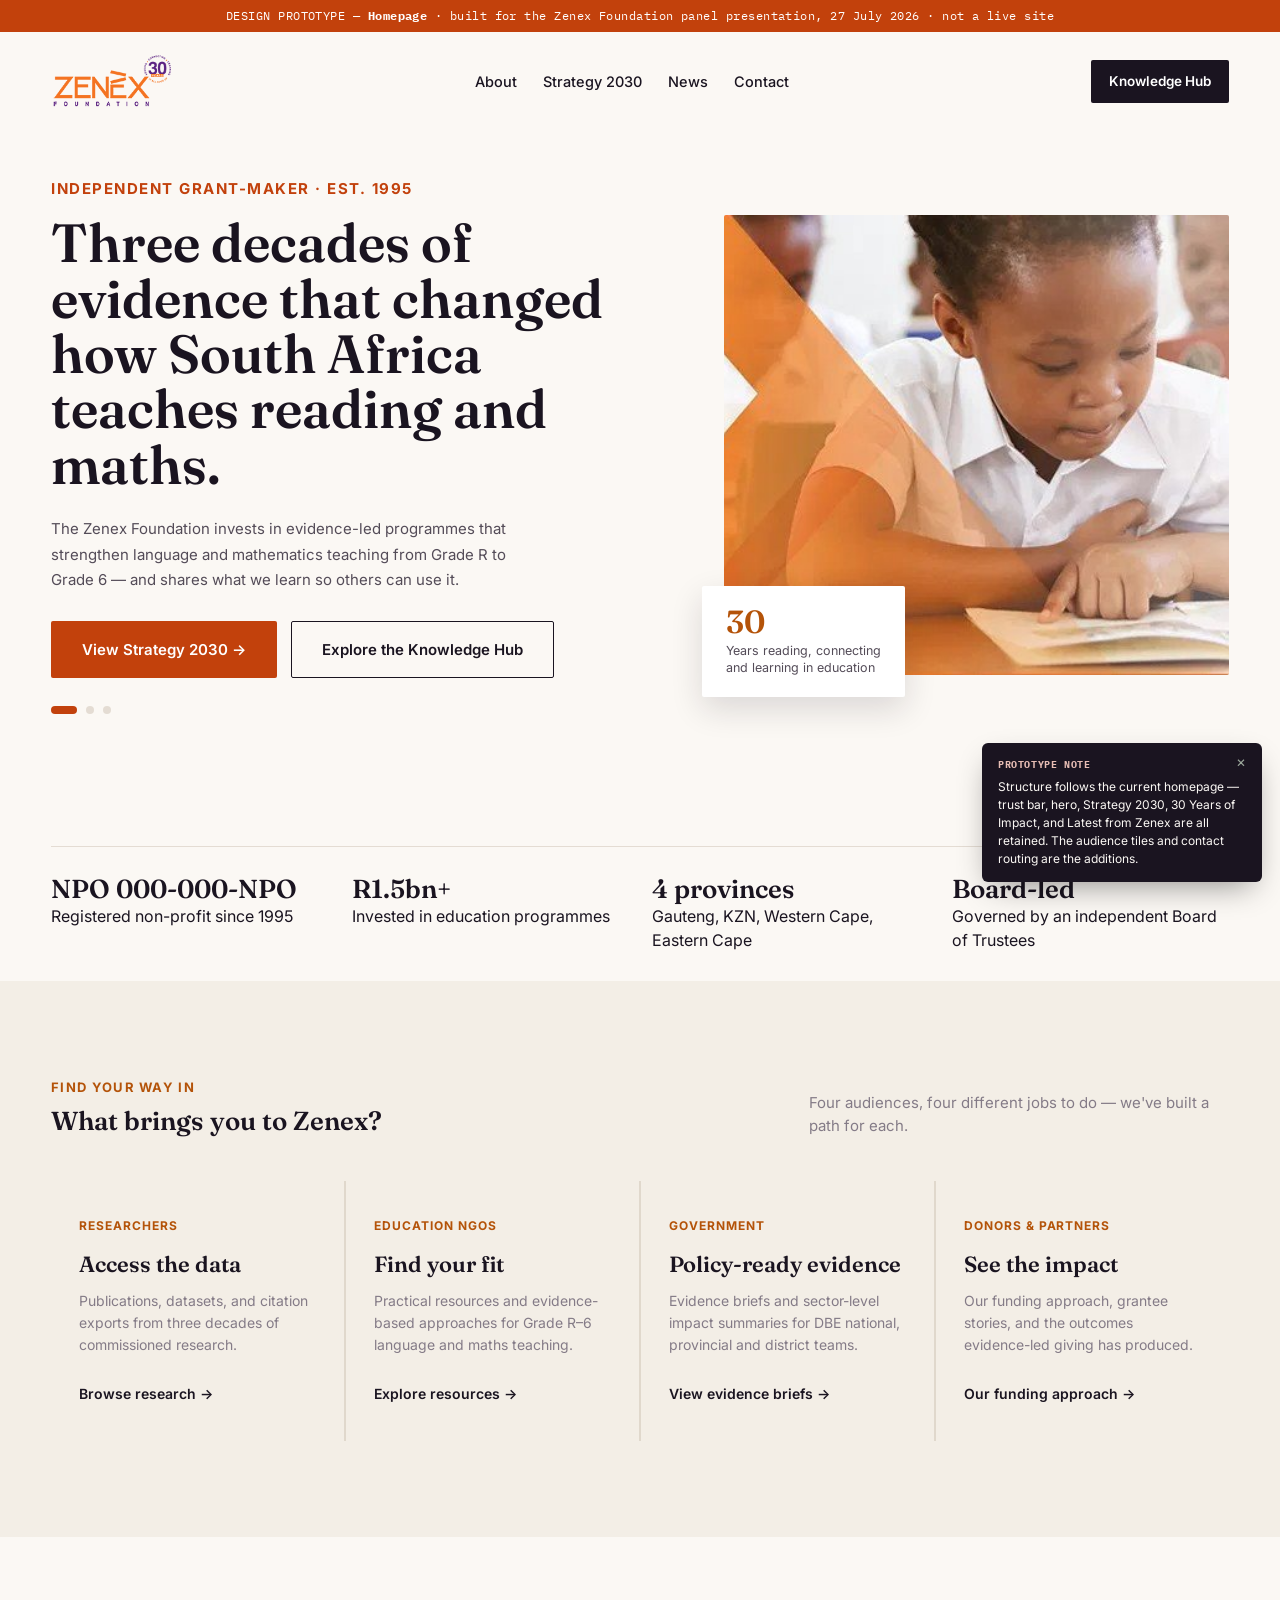
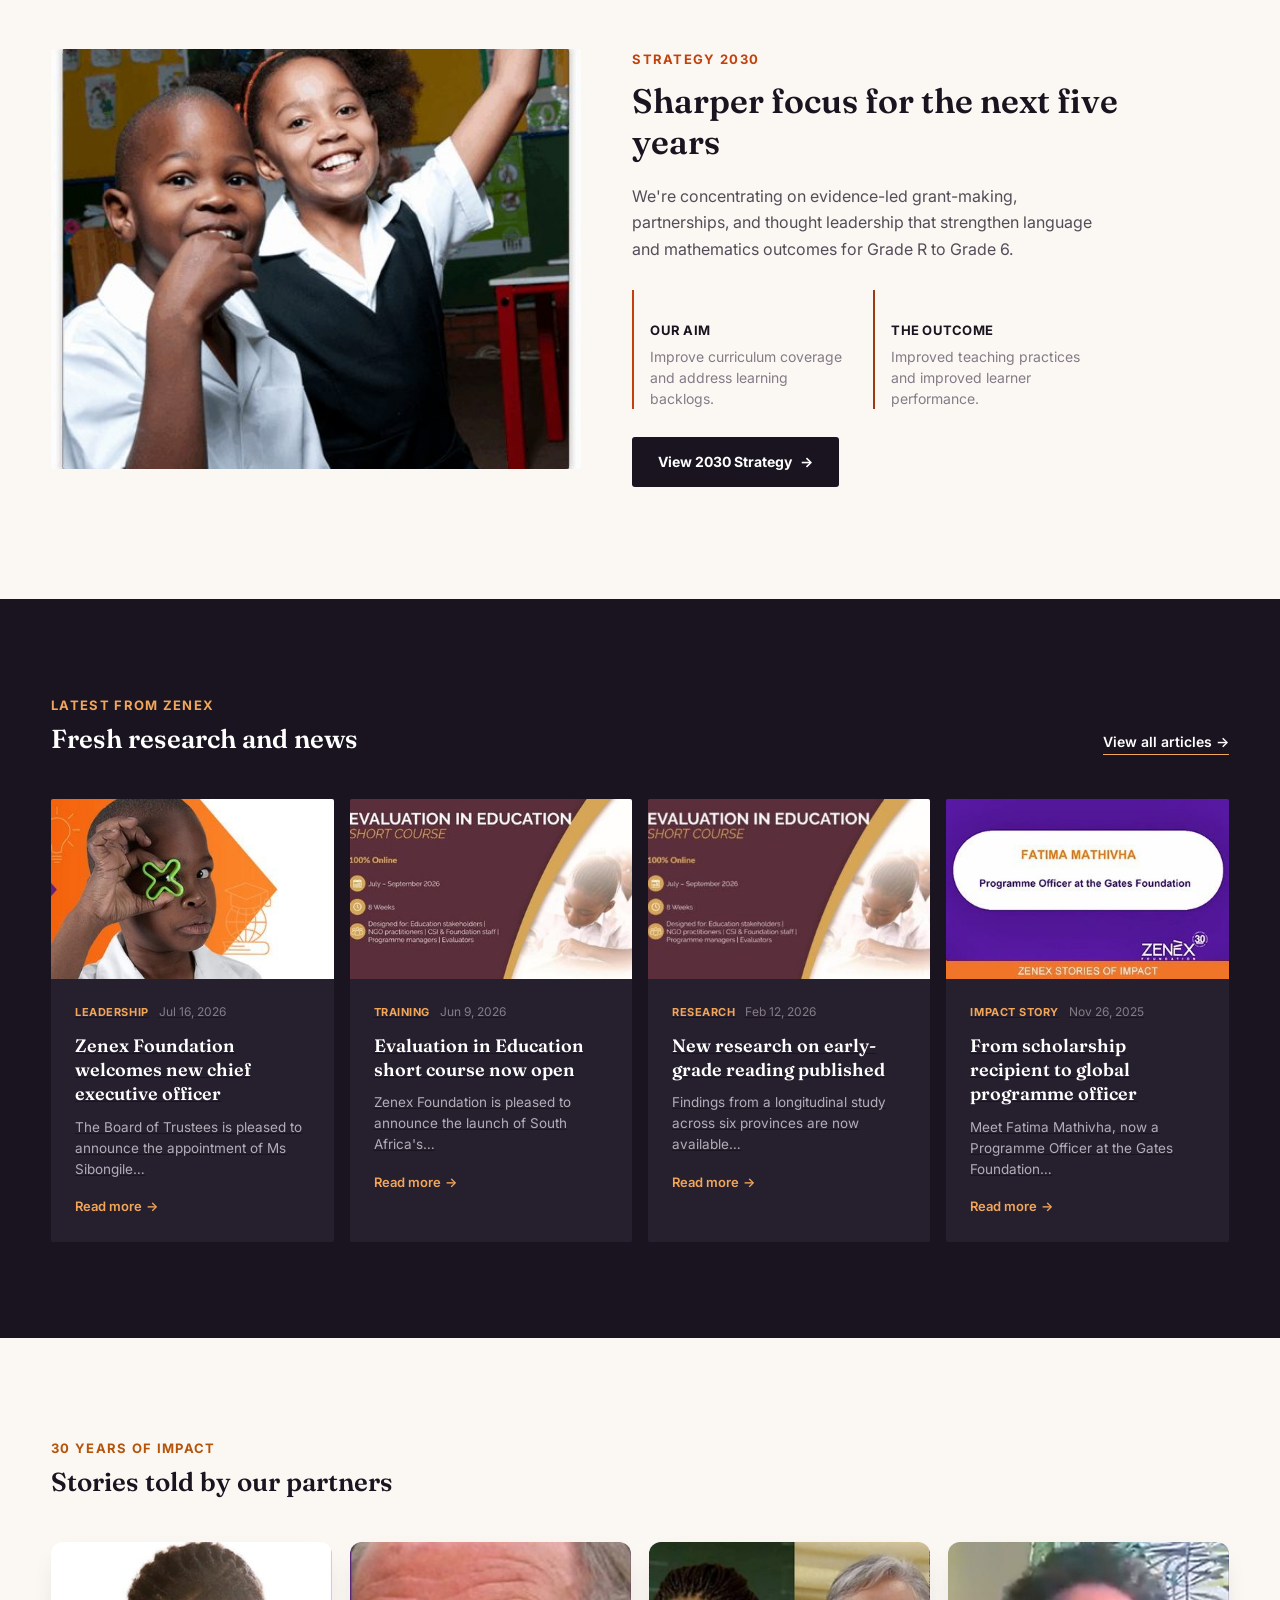
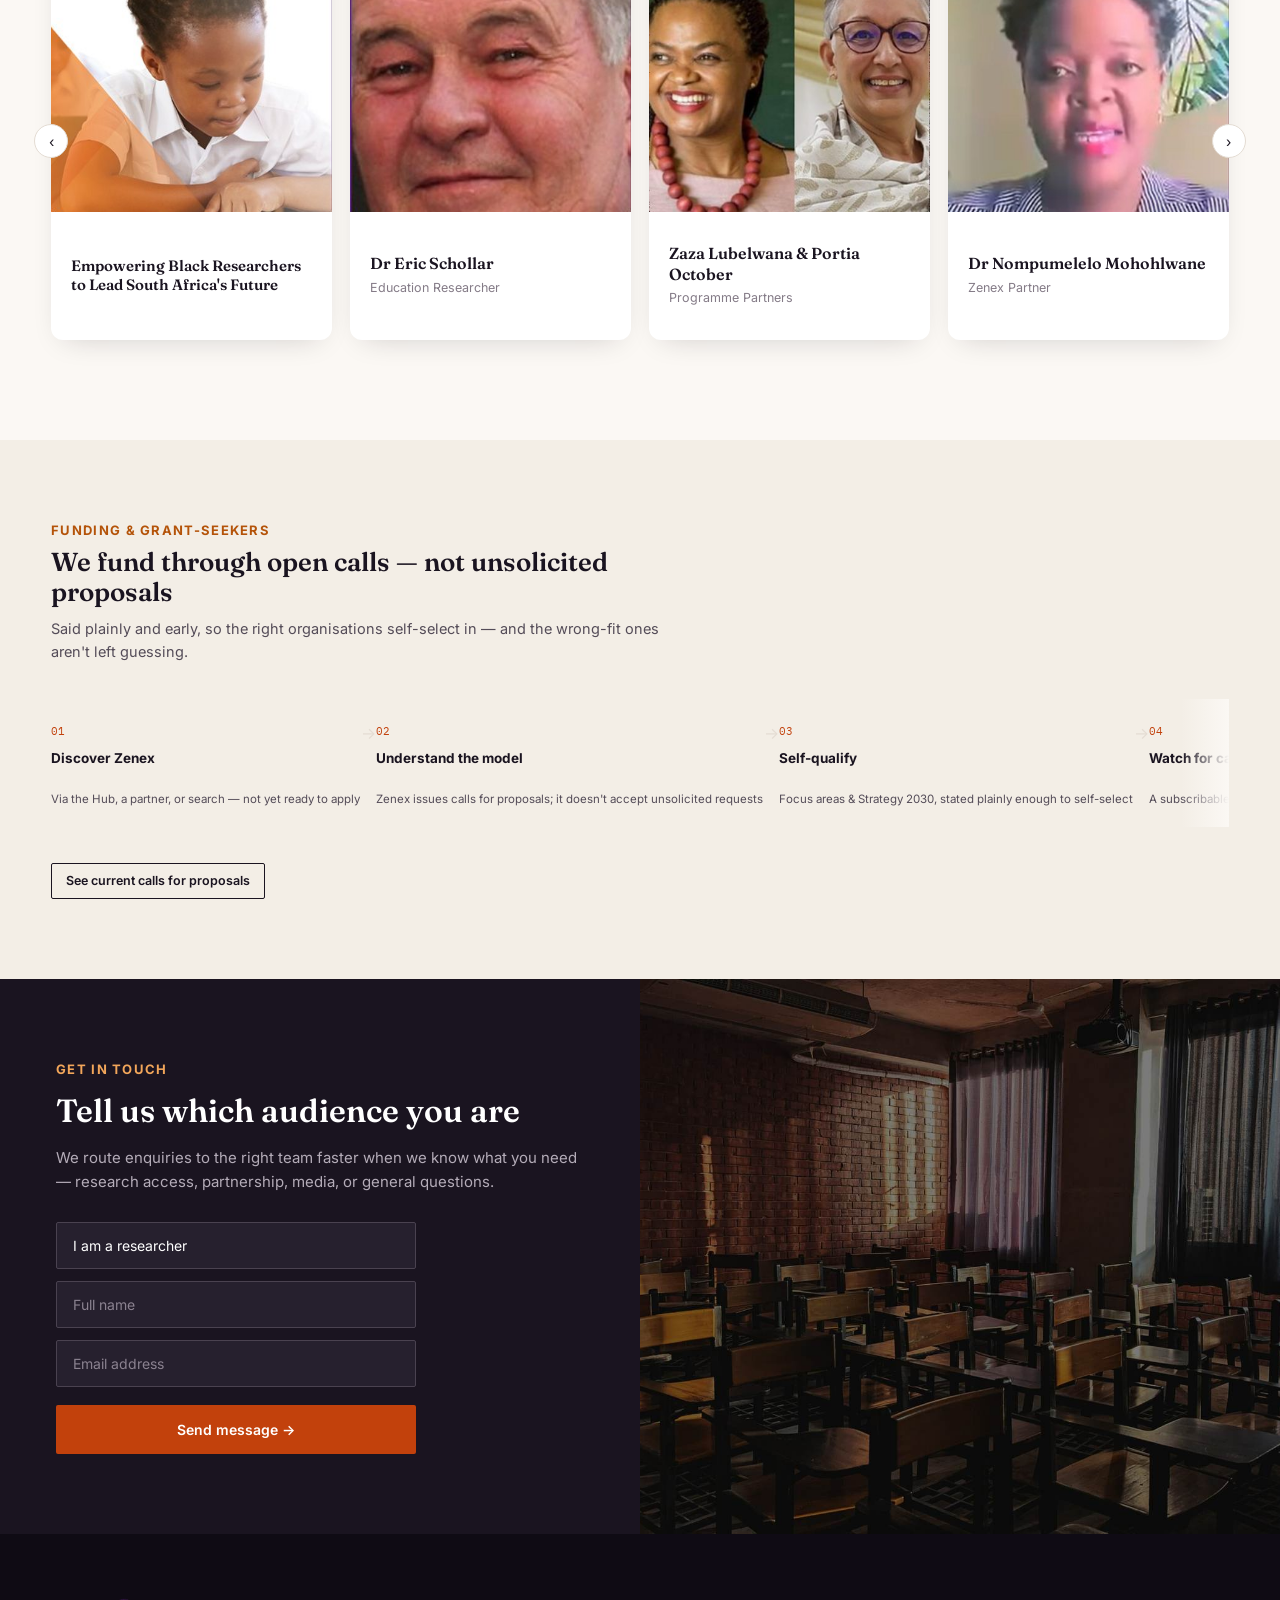
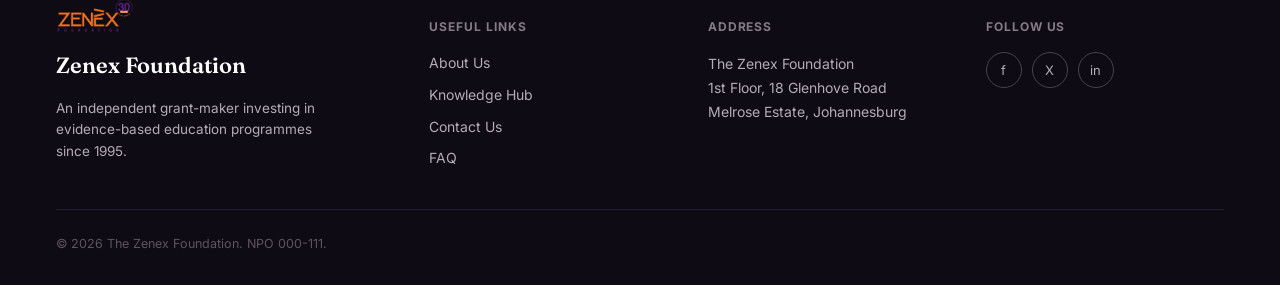
==== commit 18088f9f: "Convert Latest from Zenex to 4-column grid for consistency" ====
--- a/index.html
+++ b/index.html
@@ -156,7 +156,7 @@
       </div>
       <a href="knowledge-hub.html" class="dark-section-link">View all articles →</a>
     </div>
-    <div class="grid-3">
+    <div class="grid-4">
       <a href="#" class="blog-card-dark">
         <img data-src="blog1" alt="">
         <div class="body">
@@ -176,6 +176,15 @@
         </div>
       </a>
       <a href="#" class="blog-card-dark">
+        <img data-src="blog4" alt="">
+        <div class="body">
+          <div class="meta-row"><span class="cat">Research</span><span class="date">Feb 12, 2026</span></div>
+          <h4>New research on early-grade reading published</h4>
+          <p>Findings from a longitudinal study across six provinces are now available…</p>
+          <span class="rm">Read more <span class="arrow">→</span></span>
+        </div>
+      </a>
+      <a href="#" class="blog-card-dark">
         <img data-src="blog3" alt="">
         <div class="body">
           <div class="meta-row"><span class="cat">Impact story</span><span class="date">Nov 26, 2025</span></div>
@@ -227,12 +236,9 @@
           <img data-src="giles" alt="Giles Gillett">
           <div class="body"><div class="name">Giles Gillett</div><div class="org">NASCEE</div></div>
         </div>
-        <div class="testimonial-badge-card">
-          <div>
-            <div class="n">30</div>
-            <div class="l">Years of Zenex</div>
-            <div class="s">Leading, connecting and learning — it all adds up.</div>
-          </div>
+        <div class="testimonial-card">
+          <img data-src="badge30" alt="30 Years of Zenex">
+          <div class="body"><div class="name">30 Years of Zenex</div><div class="org">Leading, connecting and learning — it all adds up.</div></div>
         </div>
         <div class="testimonial-card">
           <img data-src="cAndile" alt="Dr. Andile Dube">
--- a/styles.css
+++ b/styles.css
@@ -792,10 +792,11 @@
   background:var(--card); border-radius:12px; overflow:hidden;
   box-shadow:0 10px 28px -14px rgba(26,20,32,.22);
   transition:box-shadow .25s ease, transform .25s ease;
+  display:flex; flex-direction:column; height:398px;
 }
 .testimonial-card:hover{ transform:translateY(-6px); box-shadow:0 24px 44px -16px rgba(26,20,32,.3); }
-.testimonial-card img{ width:100%; height:180px; object-fit:cover; display:block; }
-.testimonial-card .body{ padding:18px 20px 20px; }
+.testimonial-card img{ width:100%; height:270px; object-fit:cover; display:block; flex-shrink:0; }
+.testimonial-card .body{ padding:16px 20px 18px; flex:1; display:flex; flex-direction:column; justify-content:center; }
 .testimonial-card .name{ font-family:var(--serif); font-size:16px; font-weight:600; color:var(--ink); line-height:1.3; }
 .testimonial-card .org{ font-size:12.5px; color:var(--muted-2); margin-top:4px; }
 .testimonial-card.is-story .name{ font-size:15px; }
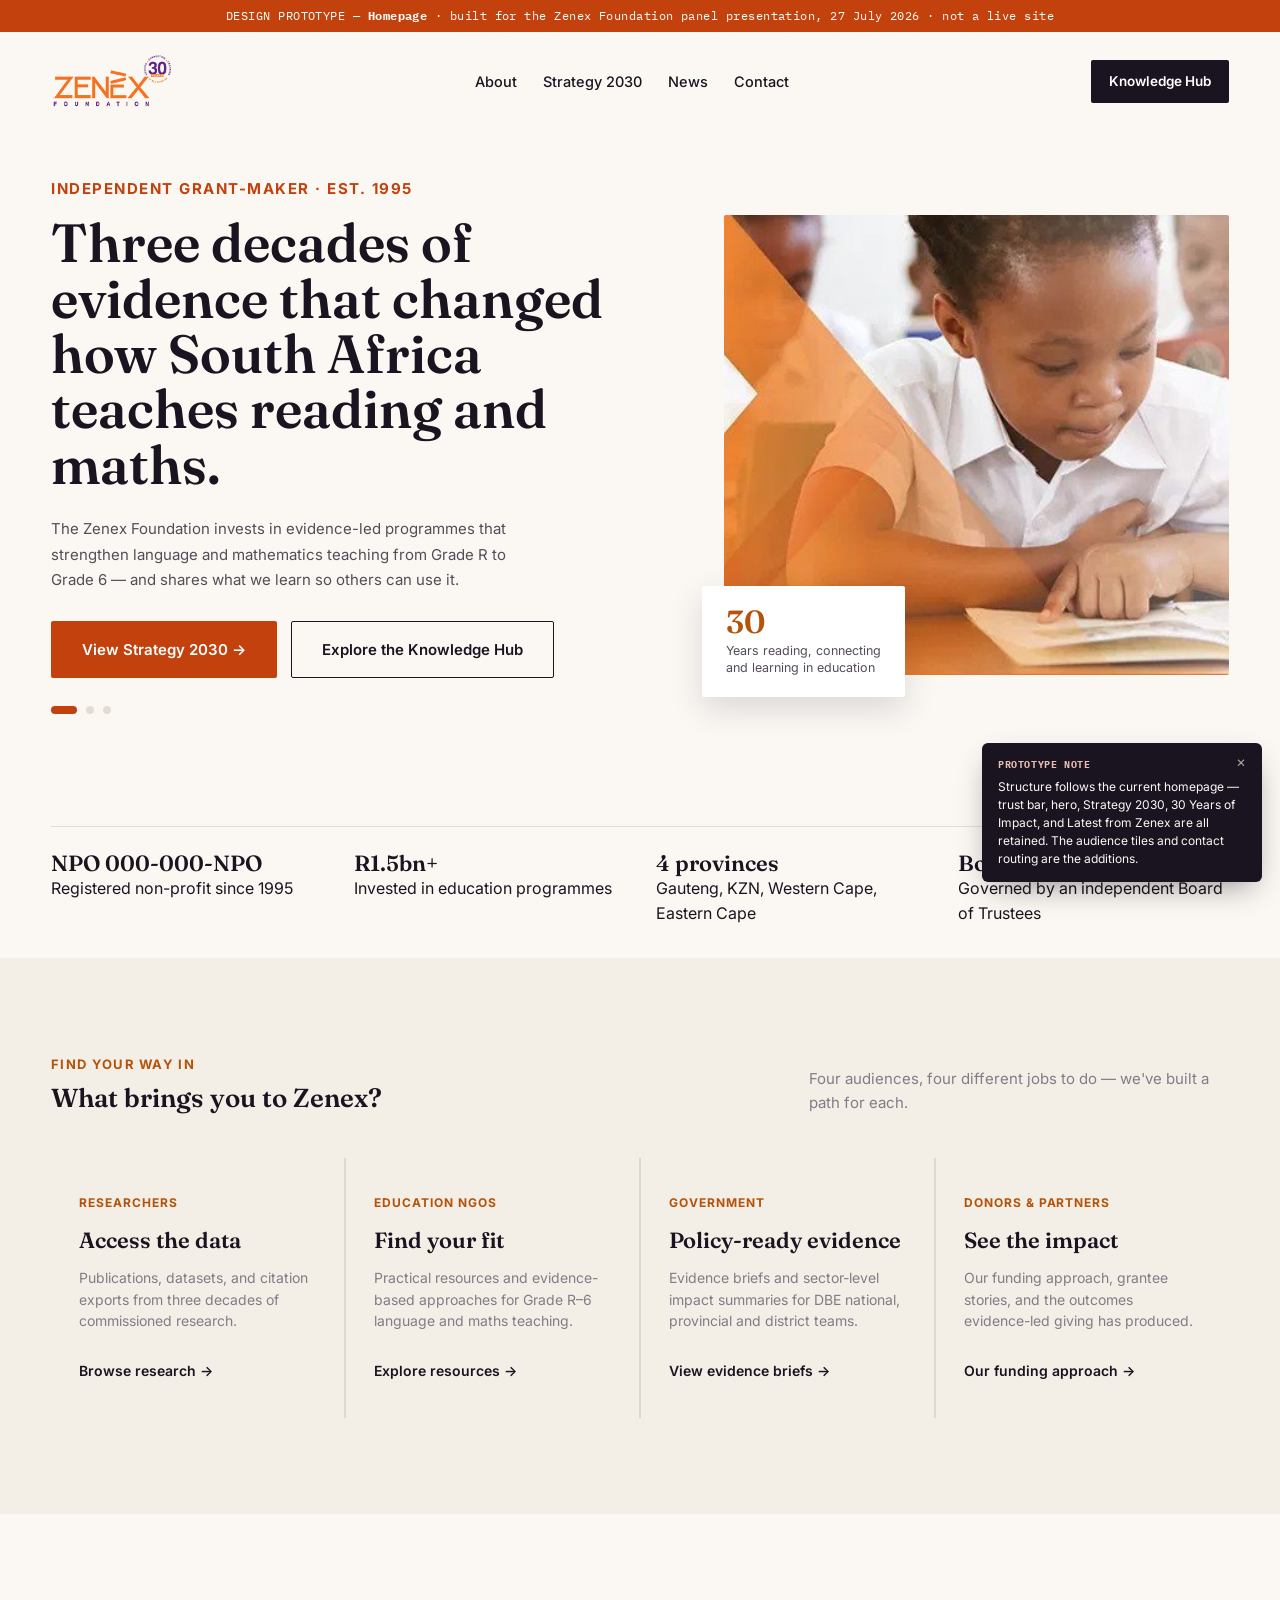
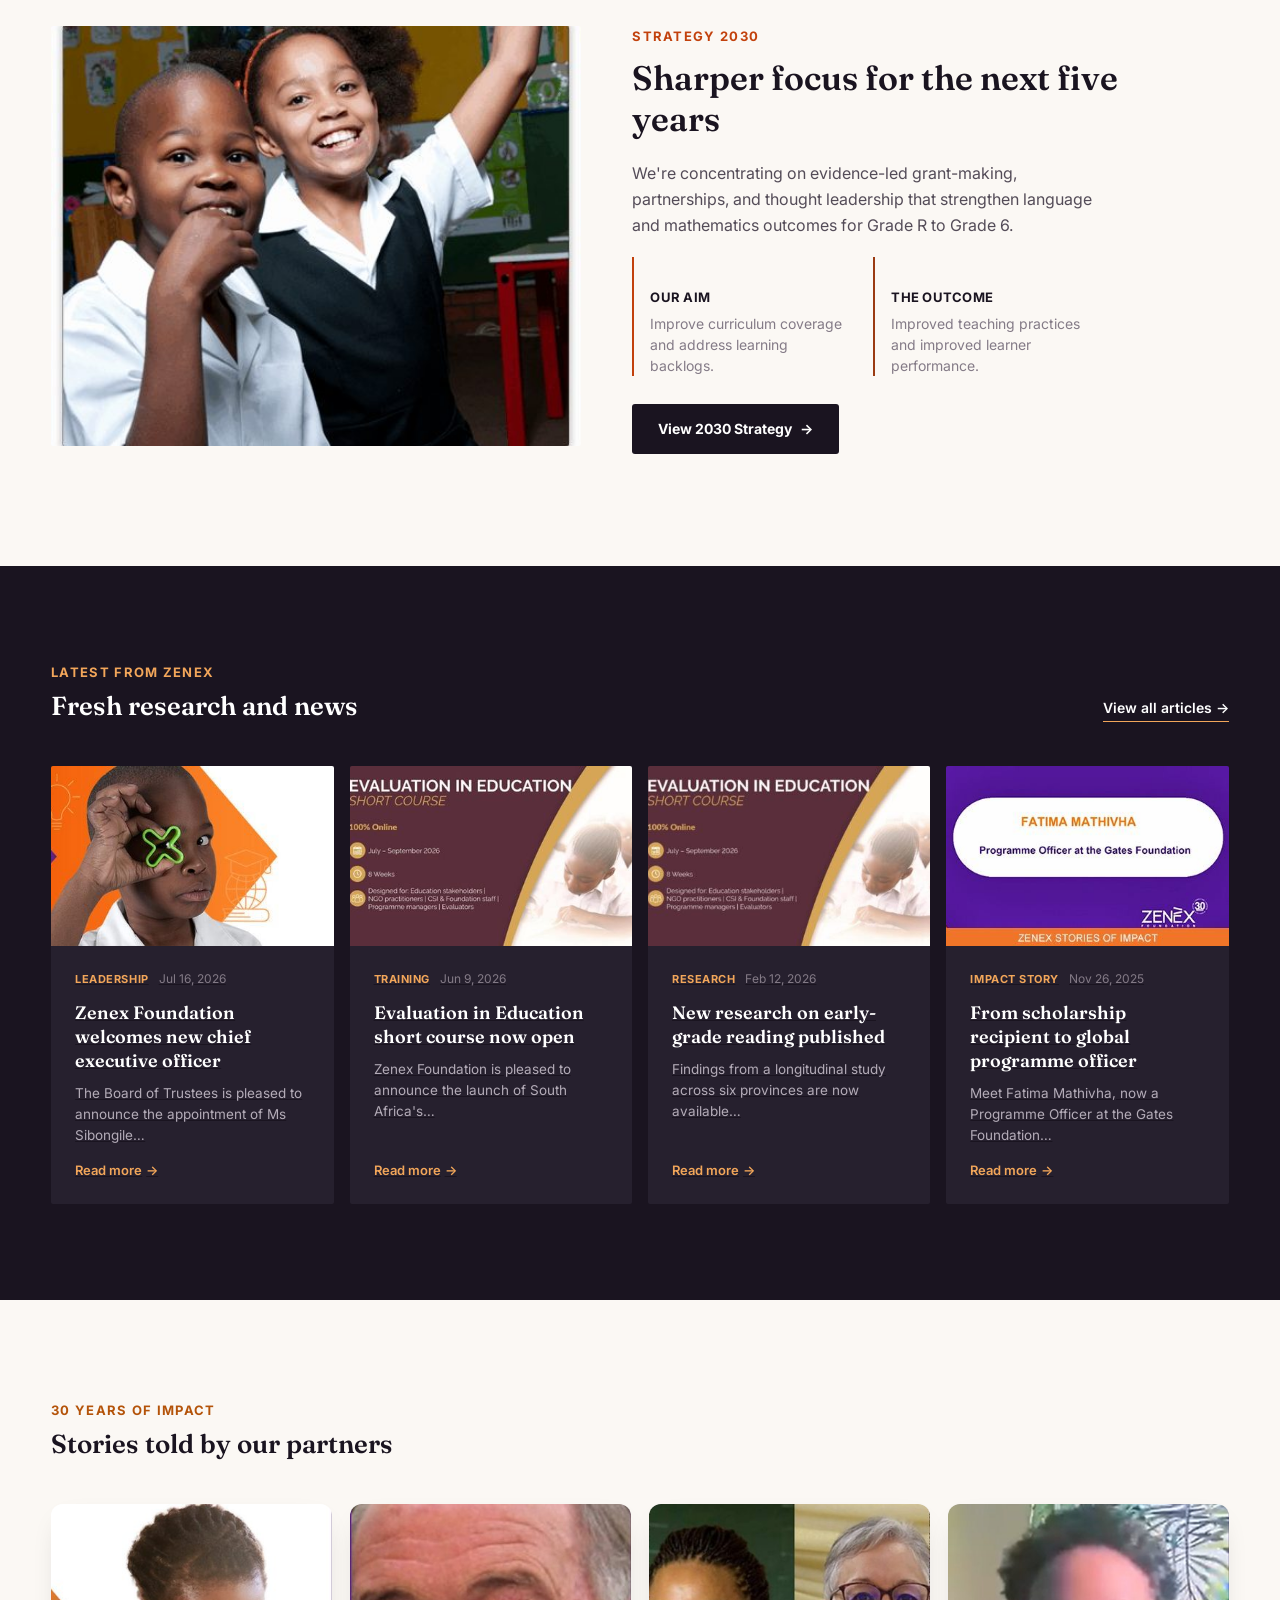
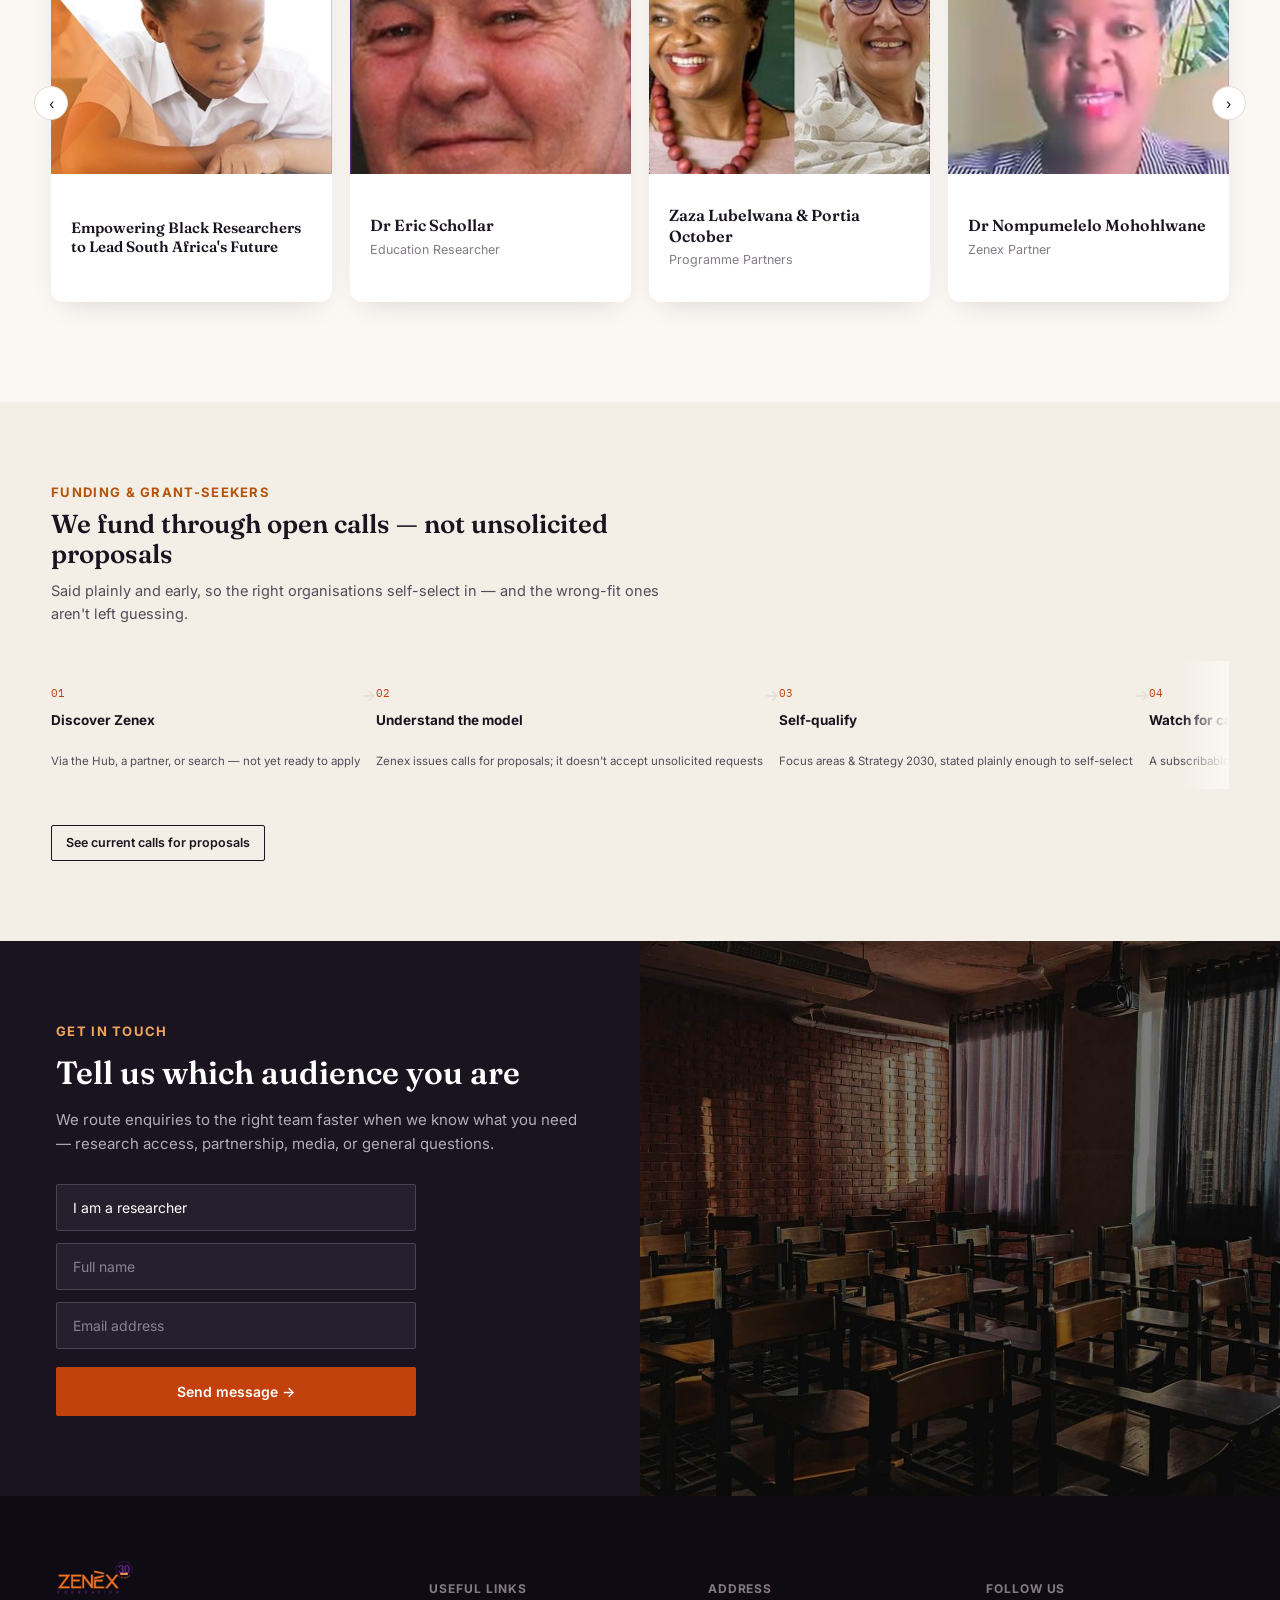
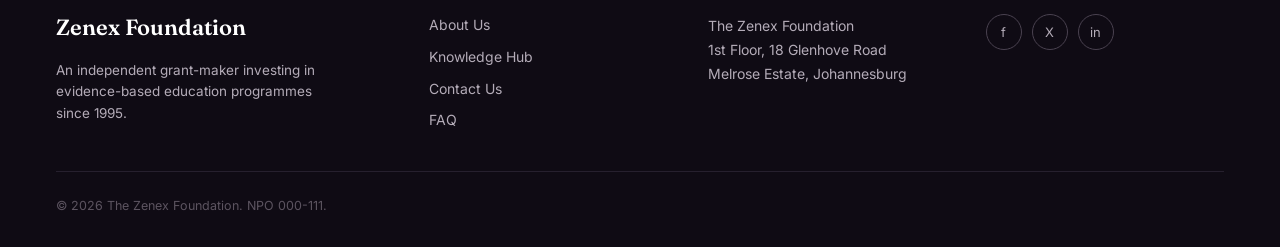
==== commit 095ce0d7: "Fix Read More alignment, Strategy 2030 spacing/wrapping, stat bar sizing, and responsive edge cases " ====
--- a/index.html
+++ b/index.html
@@ -129,7 +129,7 @@
       <div class="strategy-copy">
         <p class="eyebrow">Strategy 2030</p>
         <h3>Sharper focus for the next five years</h3>
-        <p class="desc">We're concentrating on evidence-led grant-making, partnerships, and thought leadership that strengthen language and mathematics outcomes for Grade R to Grade 6.</p>
+        <p class="desc">We're concentrating on evidence-led grant-making, partnerships, and thought leadership that strengthen language and mathematics outcomes for Grade R to Grade&nbsp;6.</p>
         <div class="strategy-mini-grid">
           <div>
             <h6>Our aim</h6>
--- a/styles.css
+++ b/styles.css
@@ -304,9 +304,9 @@
 .topic-tile.active{ border-color:var(--action); border-width:2px; background:var(--paper-2); }
 .topic-tile .n{ font-size:11px; font-weight:600; line-height:1.3; margin-bottom:3px; }
 .topic-tile .c{ font-size:9.5px; color:var(--muted); font-family:var(--mono); }
-.search-layout{ display:grid; grid-template-columns:280px 1fr; gap:32px; padding:32px 0 80px; align-items:start; max-width:1400px; margin:0 auto; }
-@media (max-width:900px){ .search-layout{ grid-template-columns:1fr; } }
-.filter-panel{ background:var(--card); border:1px solid var(--line); border-radius:var(--radius); padding:20px; position:sticky; top:96px; }
+.search-layout{ display:grid; grid-template-columns:280px 1fr; gap:32px; padding:32px 0 80px; align-items:start; max-width:1400px; margin:0 auto; min-width:0; }
+@media (max-width:900px){ .search-layout{ grid-template-columns:minmax(0,1fr); } }
+.filter-panel{ background:var(--card); border:1px solid var(--line); border-radius:var(--radius); padding:20px; position:sticky; top:96px; min-width:0; }
 .filter-group{ margin-bottom:22px; }
 .filter-group:last-child{ margin-bottom:0; }
 .filter-group h5{ font-family:var(--mono); font-size:11px; letter-spacing:.06em; text-transform:uppercase; color:var(--muted); margin-bottom:10px; }
@@ -343,8 +343,8 @@
 .lead-capture .copy{ flex:1; min-width:200px; }
 .lead-capture .copy .t{ font-size:13.5px; font-weight:600; color:var(--ink); margin-bottom:3px; }
 .lead-capture .copy .s{ font-size:11.5px; color:var(--muted); }
-.lead-capture form{ display:flex; gap:8px; }
-.lead-capture input[type=email]{ width:200px; padding:8px 12px; border:1px solid var(--line); border-radius:4px; font-size:12.5px; font-family:var(--sans); }
+.lead-capture form{ display:flex; gap:8px; flex-wrap:wrap; }
+.lead-capture input[type=email]{ width:200px; max-width:100%; min-width:0; flex:1; padding:8px 12px; border:1px solid var(--line); border-radius:4px; font-size:12.5px; font-family:var(--sans); }
 
 /* ---------- publication page ---------- */
 .pub-header{ padding:36px 0 0; }
@@ -600,7 +600,7 @@
 .strategy-copy{ padding:0 clamp(0px,4vw,56px); }
 .strategy-copy .eyebrow{ color:var(--action); margin-bottom:12px; }
 .strategy-copy h3{ font-size:34px; font-weight:600; line-height:1.2; margin-bottom:20px; }
-.strategy-copy .desc{ font-size:16px; color:var(--muted); line-height:1.65; margin-bottom:28px; max-width:460px; }
+.strategy-copy .desc{ font-size:16px; color:var(--muted); line-height:1.65; margin-bottom:18px; max-width:460px; }
 
 .strategy-mini-grid{ display:grid; grid-template-columns:1fr 1fr; gap:22px; margin-bottom:28px; max-width:460px; }
 .strategy-mini-grid > div{ border-left:2px solid var(--action); padding-left:16px; }
@@ -762,11 +762,11 @@
 }
 
 /* ---------- stat bar — matches reference: single top divider, no per-item borders ---------- */
-.stat-bar{ padding-top:76px; padding-bottom:28px; }
-.stat-bar-grid{ display:grid; grid-template-columns:repeat(4,1fr); gap:24px; border-top:1px solid var(--line); padding-top:28px; }
+.stat-bar{ padding-top:56px; padding-bottom:32px; }
+.stat-bar-grid{ display:grid; grid-template-columns:repeat(4,1fr); gap:32px; border-top:1px solid var(--line); padding-top:24px; }
 @media (max-width:800px){ .stat-bar-grid{ grid-template-columns:repeat(2,1fr); gap:24px 20px; } }
 .stat-item{ padding:0; }
-.stat-item .v{ font-family:var(--serif); font-size:26px; font-weight:600; color:var(--ink); line-height:1.1; }
+.stat-item .v{ font-family:var(--serif); font-size:22px; font-weight:600; color:var(--ink); line-height:1.15; }
 /* ---------- dark blog section (Latest from Zenex) ---------- */
 .section-dark{ background:var(--ink); }
 .section-dark .eyebrow{ color:#F2A65A; }
@@ -774,15 +774,15 @@
 .dark-section-link{ color:#fff; font-size:14px; font-weight:600; text-decoration:none; border-bottom:1px solid #F2A65A; padding-bottom:2px; transition:opacity .2s ease; }
 .dark-section-link:hover{ opacity:.75; }
 
-.blog-card-dark{ background:var(--ink-2); border-radius:var(--radius); overflow:hidden; transition:transform .25s ease, box-shadow .25s ease; }
+.blog-card-dark{ background:var(--ink-2); border-radius:var(--radius); overflow:hidden; transition:transform .25s ease, box-shadow .25s ease; display:flex; flex-direction:column; }
 .blog-card-dark:hover{ transform:translateY(-4px); box-shadow:0 20px 40px -16px rgba(0,0,0,.4); }
 .blog-card-dark img{ width:100%; height:180px; object-fit:cover; display:block; }
-.blog-card-dark .body{ padding:24px; }
+.blog-card-dark .body{ padding:24px; display:flex; flex-direction:column; flex:1; }
 .blog-card-dark .meta-row{ display:flex; gap:10px; align-items:center; margin-bottom:12px; }
 .blog-card-dark .cat{ font-size:11px; font-weight:700; color:#F2A65A; letter-spacing:.05em; text-transform:uppercase; }
 .blog-card-dark .date{ font-size:12px; color:var(--muted-2); }
 .blog-card-dark h4{ font-family:var(--serif); font-size:18px; font-weight:600; color:#fff; line-height:1.35; margin-bottom:10px; }
-.blog-card-dark p{ font-size:13.5px; color:var(--muted-dark); line-height:1.55; margin-bottom:14px; }
+.blog-card-dark p{ font-size:13.5px; color:var(--muted-dark); line-height:1.55; margin-bottom:14px; flex:1; }
 .blog-card-dark .rm{ font-size:13px; font-weight:600; color:#F2A65A; display:inline-flex; align-items:center; gap:4px; }
 .blog-card-dark:hover .rm .arrow{ transform:translateX(3px); }
 .blog-card-dark .rm .arrow{ display:inline-block; transition:transform .2s ease; }
@@ -846,8 +846,9 @@
 /* ---------- footer v3 — matches reference exactly ---------- */
 .footer-v3{ background:var(--ink-3); color:var(--muted-dark); }
 .footer-v3 .wrap{ padding:64px clamp(24px,5vw,56px) 32px; }
-.footer-v3-grid{ display:grid; grid-template-columns:1.4fr 1fr 1fr 1fr; gap:40px; padding-bottom:40px; border-bottom:1px solid var(--ink-2); }
-@media (max-width:800px){ .footer-v3-grid{ grid-template-columns:1fr 1fr; gap:32px; } }
+.footer-v3-grid{ display:grid; grid-template-columns:1.4fr 1fr 1fr 1fr; gap:40px; padding-bottom:40px; border-bottom:1px solid var(--ink-2); min-width:0; }
+@media (max-width:800px){ .footer-v3-grid{ grid-template-columns:minmax(0,1fr) minmax(0,1fr); gap:32px; } }
+@media (max-width:420px){ .footer-v3-grid{ grid-template-columns:minmax(0,1fr); } }
 .footer-v3-grid .fname{ font-family:var(--serif); font-size:22px; font-weight:600; color:#fff; }
 .footer-logo{ height:36px; width:auto; display:block; margin-bottom:14px; }
 .footer-v3-grid .ftag{ font-size:13.5px; line-height:1.6; margin:16px 0 0; max-width:280px; }
@@ -877,8 +878,9 @@
 
 /* ---------- footer v2 (4-column, matches proposal) ---------- */
 .footer-v2{ background:var(--ink); color:var(--paper); margin-top:70px; }
-.footer-v2 .wrap{ padding:44px clamp(20px, 4vw, 48px) 30px; display:grid; grid-template-columns:1.4fr 1fr 1fr 1fr; gap:28px; }
-@media (max-width:800px){ .footer-v2 .wrap{ grid-template-columns:1fr 1fr; } }
+.footer-v2 .wrap{ padding:44px clamp(20px, 4vw, 48px) 30px; display:grid; grid-template-columns:1.4fr 1fr 1fr 1fr; gap:28px; min-width:0; }
+@media (max-width:800px){ .footer-v2 .wrap{ grid-template-columns:minmax(0,1fr) minmax(0,1fr); } }
+@media (max-width:420px){ .footer-v2 .wrap{ grid-template-columns:minmax(0,1fr); } }
 .footer-v2 .fbrand{ display:flex; align-items:center; gap:10px; margin-bottom:10px; }
 .footer-v2 .fbrand .mark{ background:#fff; border-radius:6px; padding:6px 8px; display:flex; align-items:center; }
 .footer-v2 .fbrand .mark img{ height:26px; width:auto; display:block; }
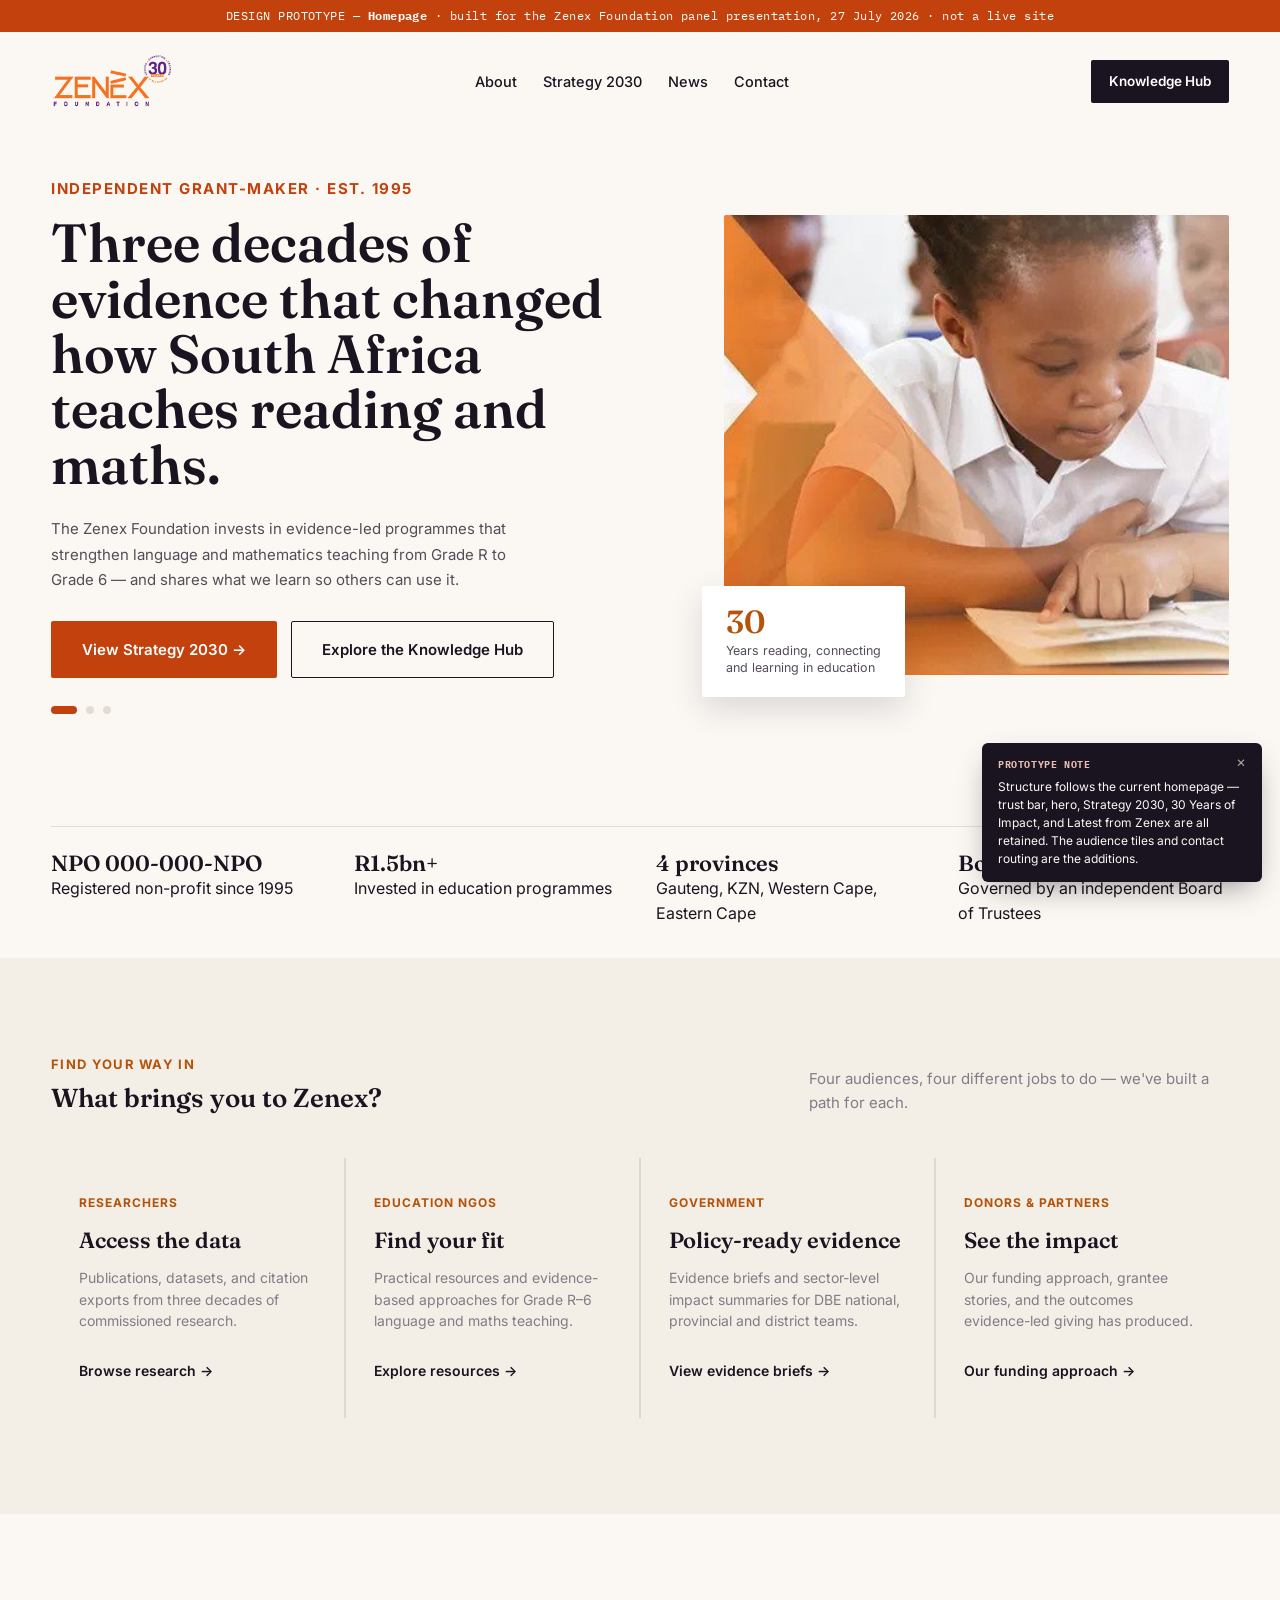
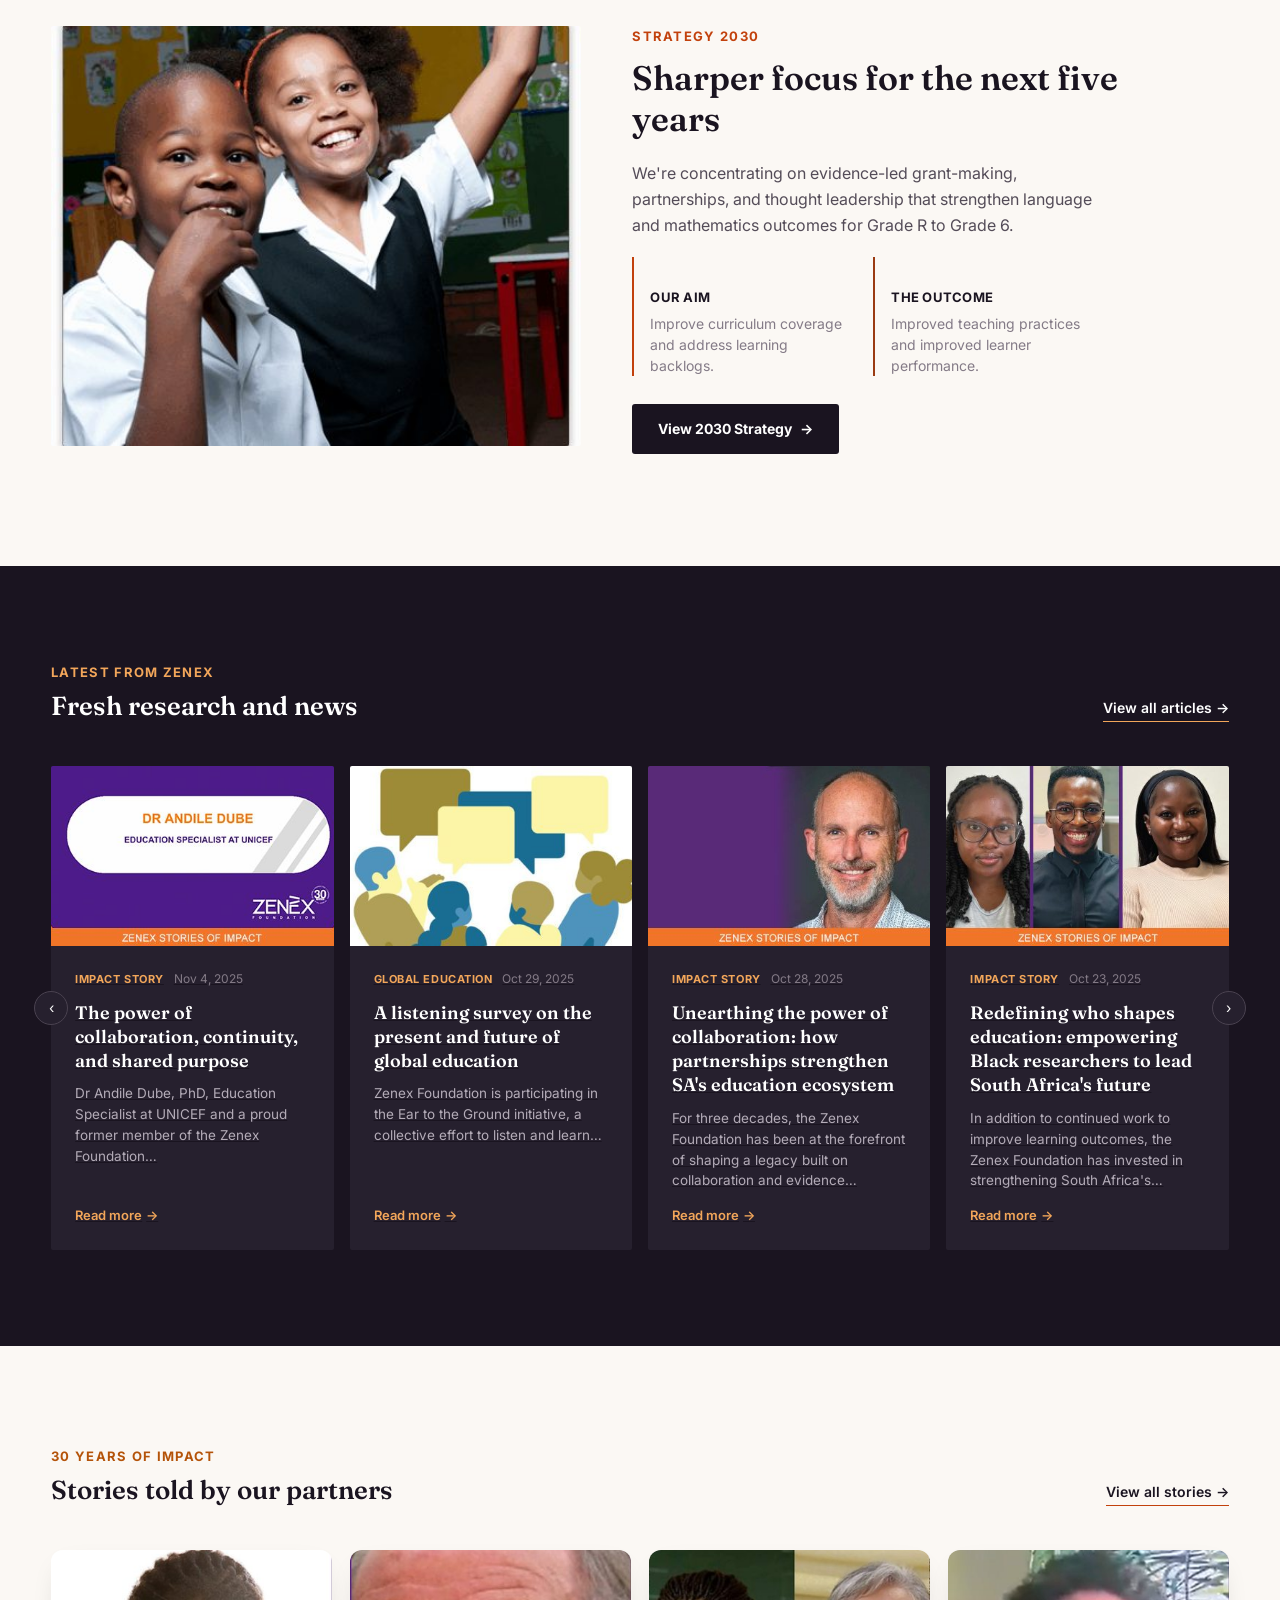
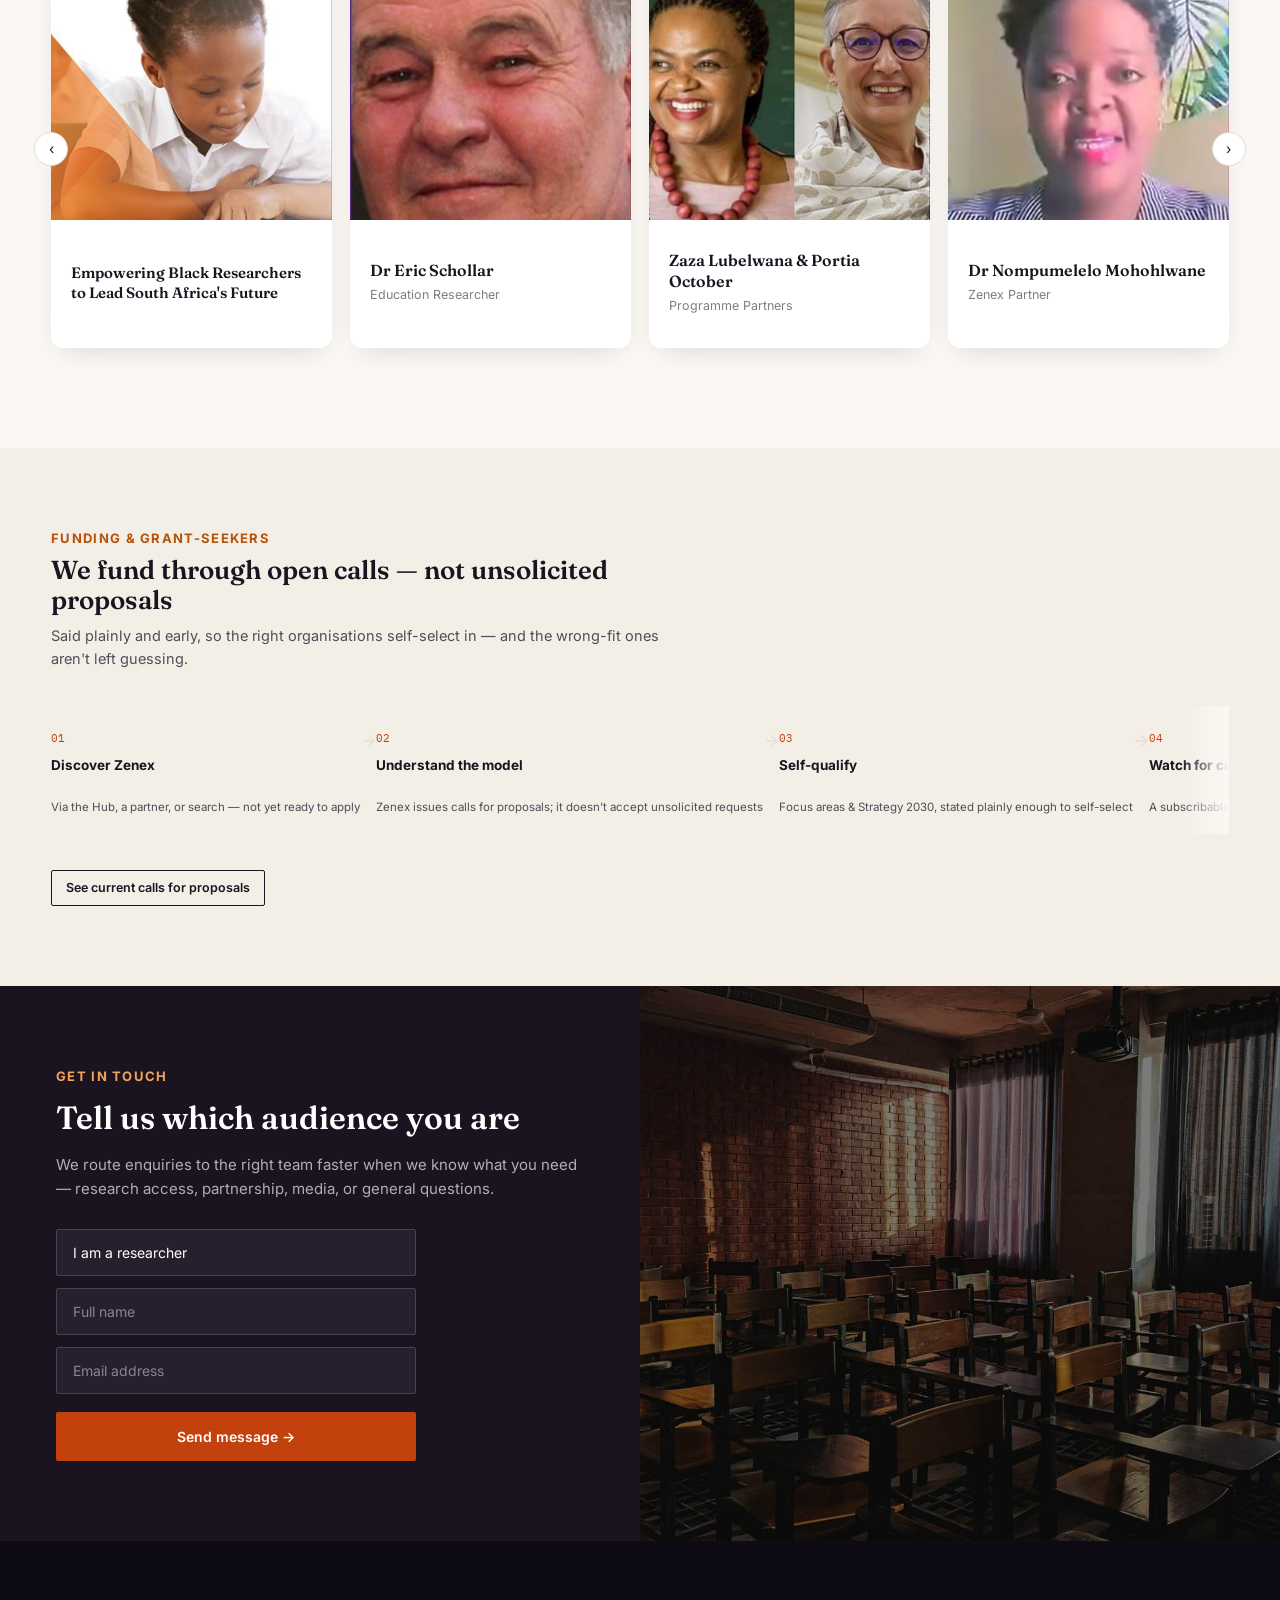
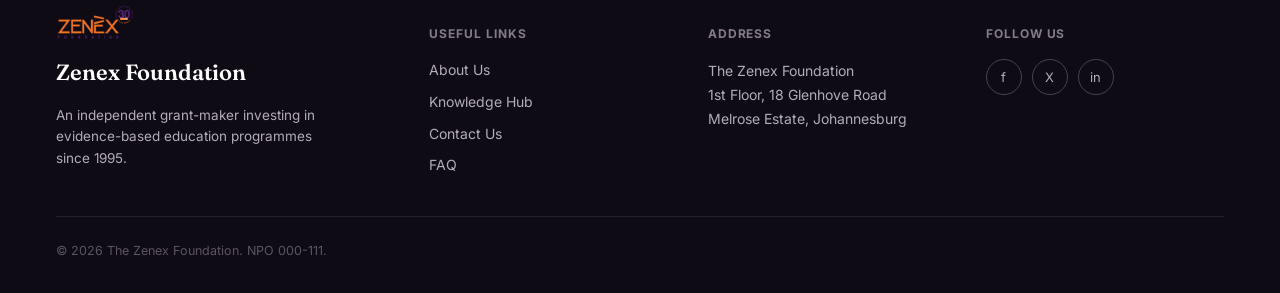
==== commit defef80c: "Rebuild Latest from Zenex as real 20-article carousel with scroll arrows, add View all stories link" ====
--- a/index.html
+++ b/index.html
@@ -156,43 +156,31 @@
       </div>
       <a href="knowledge-hub.html" class="dark-section-link">View all articles →</a>
     </div>
-    <div class="grid-4">
-      <a href="#" class="blog-card-dark">
-        <img data-src="blog1" alt="">
-        <div class="body">
-          <div class="meta-row"><span class="cat">Leadership</span><span class="date">Jul 16, 2026</span></div>
-          <h4>Zenex Foundation welcomes new chief executive officer</h4>
-          <p>The Board of Trustees is pleased to announce the appointment of Ms Sibongile…</p>
-          <span class="rm">Read more <span class="arrow">→</span></span>
-        </div>
-      </a>
-      <a href="#" class="blog-card-dark">
-        <img data-src="blog2" alt="">
-        <div class="body">
-          <div class="meta-row"><span class="cat">Training</span><span class="date">Jun 9, 2026</span></div>
-          <h4>Evaluation in Education short course now open</h4>
-          <p>Zenex Foundation is pleased to announce the launch of South Africa's…</p>
-          <span class="rm">Read more <span class="arrow">→</span></span>
-        </div>
-      </a>
-      <a href="#" class="blog-card-dark">
-        <img data-src="blog4" alt="">
-        <div class="body">
-          <div class="meta-row"><span class="cat">Research</span><span class="date">Feb 12, 2026</span></div>
-          <h4>New research on early-grade reading published</h4>
-          <p>Findings from a longitudinal study across six provinces are now available…</p>
-          <span class="rm">Read more <span class="arrow">→</span></span>
-        </div>
-      </a>
-      <a href="#" class="blog-card-dark">
-        <img data-src="blog3" alt="">
-        <div class="body">
-          <div class="meta-row"><span class="cat">Impact story</span><span class="date">Nov 26, 2025</span></div>
-          <h4>From scholarship recipient to global programme officer</h4>
-          <p>Meet Fatima Mathivha, now a Programme Officer at the Gates Foundation…</p>
-          <span class="rm">Read more <span class="arrow">→</span></span>
-        </div>
-      </a>
+    <div class="blog-carousel-wrap">
+      <button class="blog-arrow prev" aria-label="Previous">‹</button>
+      <button class="blog-arrow next" aria-label="Next">›</button>
+      <div class="grid-4 blog-grid">
+        <a href="#" class="blog-card-dark"><img data-src="news_andile" alt=""><div class="body"><div class="meta-row"><span class="cat">Impact Story</span><span class="date">Nov 4, 2025</span></div><h4>The power of collaboration, continuity, and shared purpose</h4><p>Dr Andile Dube, PhD, Education Specialist at UNICEF and a proud former member of the Zenex Foundation…</p><span class="rm">Read more <span class="arrow">→</span></span></div></a>
+        <a href="#" class="blog-card-dark"><img data-src="news_listening" alt=""><div class="body"><div class="meta-row"><span class="cat">Global Education</span><span class="date">Oct 29, 2025</span></div><h4>A listening survey on the present and future of global education</h4><p>Zenex Foundation is participating in the Ear to the Ground initiative, a collective effort to listen and learn…</p><span class="rm">Read more <span class="arrow">→</span></span></div></a>
+        <a href="#" class="blog-card-dark"><img data-src="news_collab_photo" alt=""><div class="body"><div class="meta-row"><span class="cat">Impact Story</span><span class="date">Oct 28, 2025</span></div><h4>Unearthing the power of collaboration: how partnerships strengthen SA's education ecosystem</h4><p>For three decades, the Zenex Foundation has been at the forefront of shaping a legacy built on collaboration and evidence…</p><span class="rm">Read more <span class="arrow">→</span></span></div></a>
+        <a href="#" class="blog-card-dark"><img data-src="news_black_researchers" alt=""><div class="body"><div class="meta-row"><span class="cat">Impact Story</span><span class="date">Oct 23, 2025</span></div><h4>Redefining who shapes education: empowering Black researchers to lead South Africa's future</h4><p>In addition to continued work to improve learning outcomes, the Zenex Foundation has invested in strengthening South Africa's…</p><span class="rm">Read more <span class="arrow">→</span></span></div></a>
+        <a href="#" class="blog-card-dark"><img data-src="news_celebrating30" alt=""><div class="body"><div class="meta-row"><span class="cat">Milestone</span><span class="date">Oct 22, 2025</span></div><h4>Celebrating 30 years of purpose!</h4><p>By Gail Campbell — earlier this week, we gathered to celebrate a remarkable milestone: 30 years of the Zenex Foundation…</p><span class="rm">Read more <span class="arrow">→</span></span></div></a>
+        <a href="#" class="blog-card-dark"><img data-src="news_schollar" alt=""><div class="body"><div class="meta-row"><span class="cat">Impact Story</span><span class="date">Oct 17, 2025</span></div><h4>Driving evidence and impact: Dr Eric Schollar's journey with Zenex</h4><p>By Dr Eric Schollar — my early association with what was to become the Zenex Foundation started during the pre-1994 period…</p><span class="rm">Read more <span class="arrow">→</span></span></div></a>
+        <a href="#" class="blog-card-dark"><img data-src="news_coaches" alt=""><div class="body"><div class="meta-row"><span class="cat">Impact Story</span><span class="date">Oct 10, 2025</span></div><h4>From coaches to change-makers: reflections on Zenex Foundation's 30 years of impact</h4><p>Thirty years of Zenex Foundation driving transformation in South Africa's education sector is not just about systems…</p><span class="rm">Read more <span class="arrow">→</span></span></div></a>
+        <a href="#" class="blog-card-dark"><img data-src="news_fort_hare" alt=""><div class="body"><div class="meta-row"><span class="cat">Recognition</span><span class="date">Oct 10, 2025</span></div><h4>University of Fort Hare bestows honorary doctorate on Adv. Thandi Orleyn</h4><p>At its 2025 Spring Graduation, the University of Fort Hare honoured Advocate Dr Thandi Orleyn with an Honorary Doctor of Commerce…</p><span class="rm">Read more <span class="arrow">→</span></span></div></a>
+        <a href="#" class="blog-card-dark"><img data-src="news_turns30" alt=""><div class="body"><div class="meta-row"><span class="cat">Milestone</span><span class="date">Sep 25, 2025</span></div><h4>Zenex Foundation turns 30</h4><p>Zenex Foundation is celebrating 30 years of supporting education transformation in South Africa. Follow us as we share our…</p><span class="rm">Read more <span class="arrow">→</span></span></div></a>
+        <a href="#" class="blog-card-dark"><img data-src="news_seminar" alt=""><div class="body"><div class="meta-row"><span class="cat">Event</span><span class="date">Nov 28, 2024</span></div><h4>Insights from the Zenex Foundation seminar on early grade mathematics: building a path forward</h4><p>At a Zenex Foundation seminar on supporting early grade mathematics, a critical question emerged: why are early grade learners…</p><span class="rm">Read more <span class="arrow">→</span></span></div></a>
+        <a href="#" class="blog-card-dark"><img data-src="news_welcomes_ceo" alt=""><div class="body"><div class="meta-row"><span class="cat">Leadership</span><span class="date">Jul 16, 2026</span></div><h4>Zenex Foundation welcomes new chief executive officer</h4><p>The Board of Trustees is pleased to announce the appointment of Ms Sibongile Khumalo as the organisation's new Chief Executive…</p><span class="rm">Read more <span class="arrow">→</span></span></div></a>
+        <a href="#" class="blog-card-dark"><img data-src="news_eval_course" alt=""><div class="body"><div class="meta-row"><span class="cat">Training</span><span class="date">Jun 9, 2026</span></div><h4>Evaluation in Education short course</h4><p>Zenex Foundation is pleased to announce the launch of South Africa's first accredited short course in evaluation…</p><span class="rm">Read more <span class="arrow">→</span></span></div></a>
+        <a href="#" class="blog-card-dark"><img data-src="news_fatima" alt=""><div class="body"><div class="meta-row"><span class="cat">Impact Story</span><span class="date">Nov 26, 2025</span></div><h4>From scholarship recipient to global programme officer</h4><p>Meet Fatima Mathivha, now a Programme Officer at the Gates Foundation, whose career was launched through the Zenex…</p><span class="rm">Read more <span class="arrow">→</span></span></div></a>
+        <a href="#" class="blog-card-dark"><img data-src="news_talent_pipelines" alt=""><div class="body"><div class="meta-row"><span class="cat">Impact Story</span><span class="date">Nov 21, 2025</span></div><h4>Transforming talent pipelines in the education sector</h4><p>By Nduvho Ramulongo — after spending my university years leading literacy projects and a peer mentoring programme…</p><span class="rm">Read more <span class="arrow">→</span></span></div></a>
+        <a href="#" class="blog-card-dark"><img data-src="news_smangele" alt=""><div class="body"><div class="meta-row"><span class="cat">Impact Story</span><span class="date">Nov 18, 2025</span></div><h4>Fostering joy, belonging, and identity through reading</h4><p>"Literacy is far more than just decoding words. It is a vehicle for children to see themselves, to imagine other worlds…"</p><span class="rm">Read more <span class="arrow">→</span></span></div></a>
+        <a href="#" class="blog-card-dark"><img data-src="news_learner_support" alt=""><div class="body"><div class="meta-row"><span class="cat">Impact Story</span><span class="date">Nov 14, 2025</span></div><h4>Transforming potential into impact: how the Zenex Learner Support Programme shaped lives, leaders and legacies</h4><p>For three decades, the Zenex Foundation has been at the forefront of advancing quality education and equity in South Africa…</p><span class="rm">Read more <span class="arrow">→</span></span></div></a>
+        <a href="#" class="blog-card-dark"><img data-src="news_ulwazi" alt=""><div class="body"><div class="meta-row"><span class="cat">Impact Story</span><span class="date">Nov 12, 2025</span></div><h4>Reading our future: how the Ulwazi Lwethu collaboration is rewriting the story of literacy in South Africa</h4><p>"If you want to go fast, go alone. If you want to go far, go together." The Zenex Foundation's commitment to improving…</p><span class="rm">Read more <span class="arrow">→</span></span></div></a>
+        <a href="#" class="blog-card-dark"><img data-src="news_humanity" alt=""><div class="body"><div class="meta-row"><span class="cat">Impact Story</span><span class="date">Nov 10, 2025</span></div><h4>Humanity: the greatest teaching tool of all</h4><p>Reflections from Mr Bilal Mohamed, former Zenex Inkanyezi Project Teacher — behind every transformed classroom is a…</p><span class="rm">Read more <span class="arrow">→</span></span></div></a>
+        <a href="#" class="blog-card-dark"><img data-src="news_nompumelelo" alt=""><div class="body"><div class="meta-row"><span class="cat">Impact Story</span><span class="date">Nov 8, 2025</span></div><h4>Looking back with pride and forward with purpose</h4><p>In celebrating 30 years of transforming education in South Africa, the Zenex Foundation continues to look back with pride…</p><span class="rm">Read more <span class="arrow">→</span></span></div></a>
+        <a href="#" class="blog-card-dark"><img data-src="news_whitfield" alt=""><div class="body"><div class="meta-row"><span class="cat">Impact Story</span><span class="date">Nov 7, 2025</span></div><h4>Strengthening South Africa's education system, together</h4><p>Dr Whitfield Green, CEO of the Council on Higher Education, reflects on 15 years of meaningful collaboration with Zenex…</p><span class="rm">Read more <span class="arrow">→</span></span></div></a>
+      </div>
     </div>
   </div>
 </section>
@@ -200,9 +188,12 @@
 <!-- 30 Years of Impact — testimonial quotes from partners -->
 <section class="section" style="padding:100px 0;">
   <div class="wrap">
-    <div class="section-head" style="margin-bottom:44px; max-width:none;">
-      <p class="eyebrow">30 years of impact</p>
-      <h2 style="margin-top:10px;">Stories told by our partners</h2>
+    <div class="section-head" style="display:flex; justify-content:space-between; align-items:flex-end; gap:24px; max-width:none; margin-bottom:44px;">
+      <div>
+        <p class="eyebrow">30 years of impact</p>
+        <h2 style="margin-top:10px;">Stories told by our partners</h2>
+      </div>
+      <a href="#" class="dark-section-link" style="color:var(--ink); border-bottom-color:var(--action);">View all stories →</a>
     </div>
     <div class="impact-carousel-wrap">
       <button class="impact-arrow prev" aria-label="Previous">‹</button>
--- a/styles.css
+++ b/styles.css
@@ -669,6 +669,15 @@
 .impact-carousel-wrap{ position:relative; }
 .impact-arrow{ position:absolute; top:50%; transform:translateY(-50%); width:34px; height:34px; border-radius:50%; background:var(--card); border:1px solid var(--line); display:flex; align-items:center; justify-content:center; cursor:pointer; z-index:5; font-size:14px; color:var(--ink); }
 .impact-arrow.prev{ left:-17px; } .impact-arrow.next{ right:-17px; }
+
+/* ---------- dark carousel (Latest from Zenex) ---------- */
+.blog-carousel-wrap{ position:relative; }
+.blog-arrow{ position:absolute; top:50%; transform:translateY(-50%); width:34px; height:34px; border-radius:50%; background:var(--ink-2); border:1px solid var(--line-dark); display:flex; align-items:center; justify-content:center; cursor:pointer; z-index:5; font-size:14px; color:#fff; transition:background .2s ease; }
+.blog-arrow:hover{ background:var(--action); border-color:var(--action); }
+.blog-arrow.prev{ left:-17px; } .blog-arrow.next{ right:-17px; }
+.blog-grid > *:nth-child(n+5){ display:none; }
+@media (max-width:960px){ .blog-grid > *:nth-child(n+3){ display:none; } .blog-grid > *:nth-child(-n+4){ display:block; } }
+@media (max-width:520px){ .blog-grid > *:nth-child(n+2){ display:none; } .blog-grid > *:nth-child(-n+4){ display:block; } }
 .impact-card-v2{ border-radius:8px; overflow:hidden; position:relative; height:290px; }
 .impact-card-v2 img{ width:100%; height:100%; object-fit:cover; object-position:center 12%; display:block; }
 .impact-card-v2 .label{ position:absolute; top:0; left:0; right:0; padding:10px 14px; background:var(--brand-purple); color:#fff; }
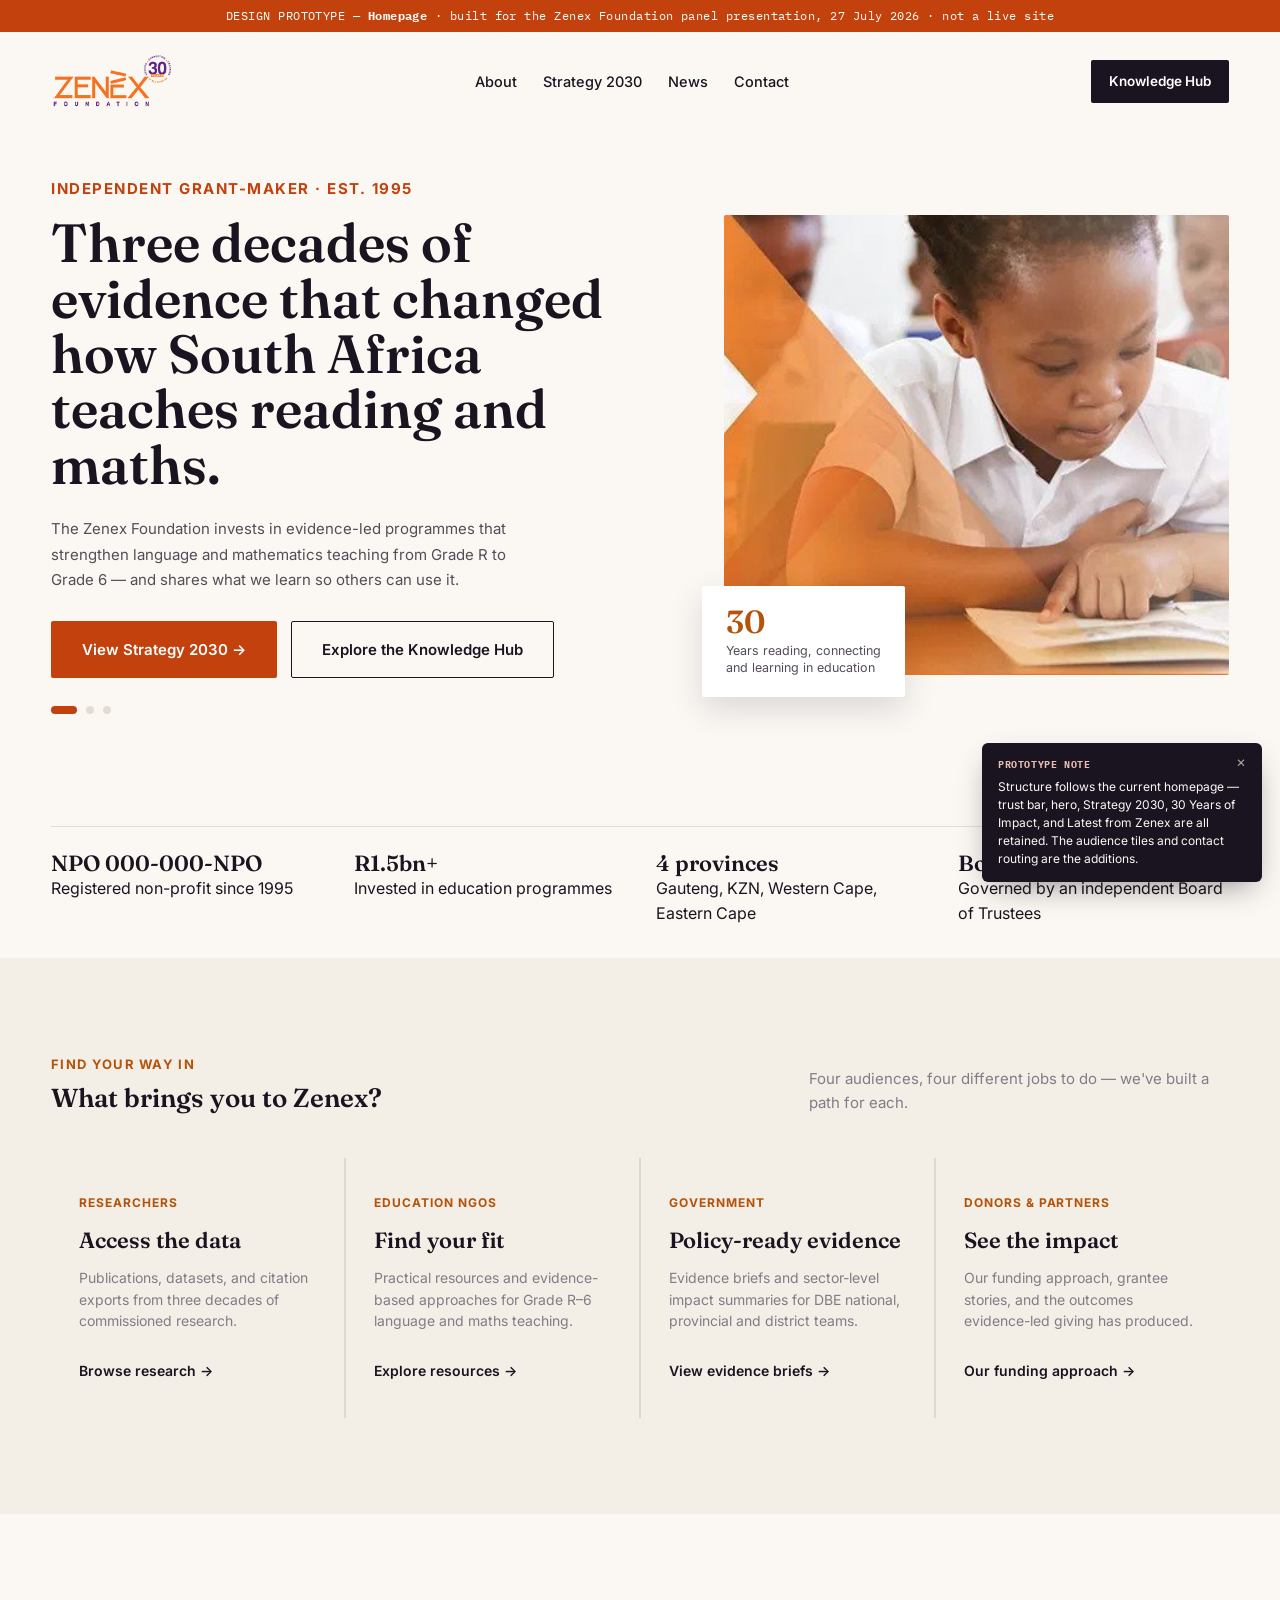
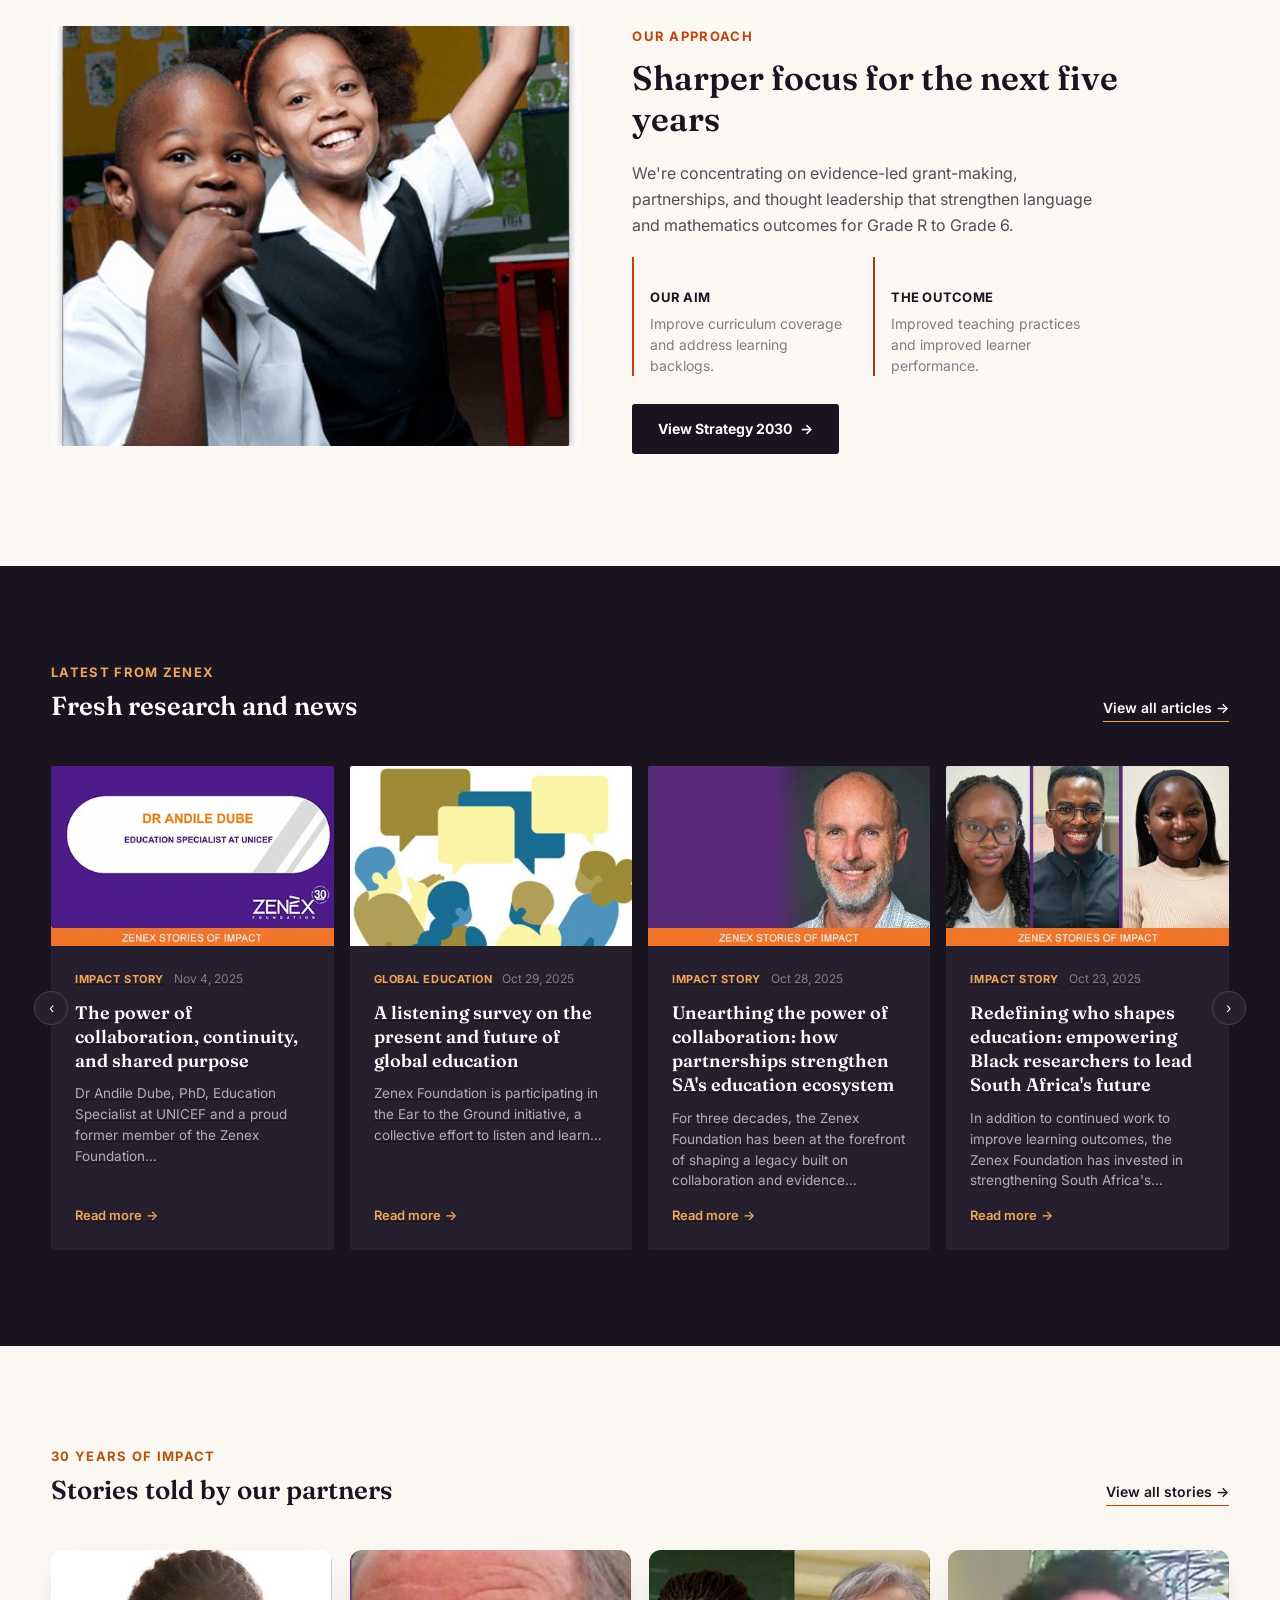
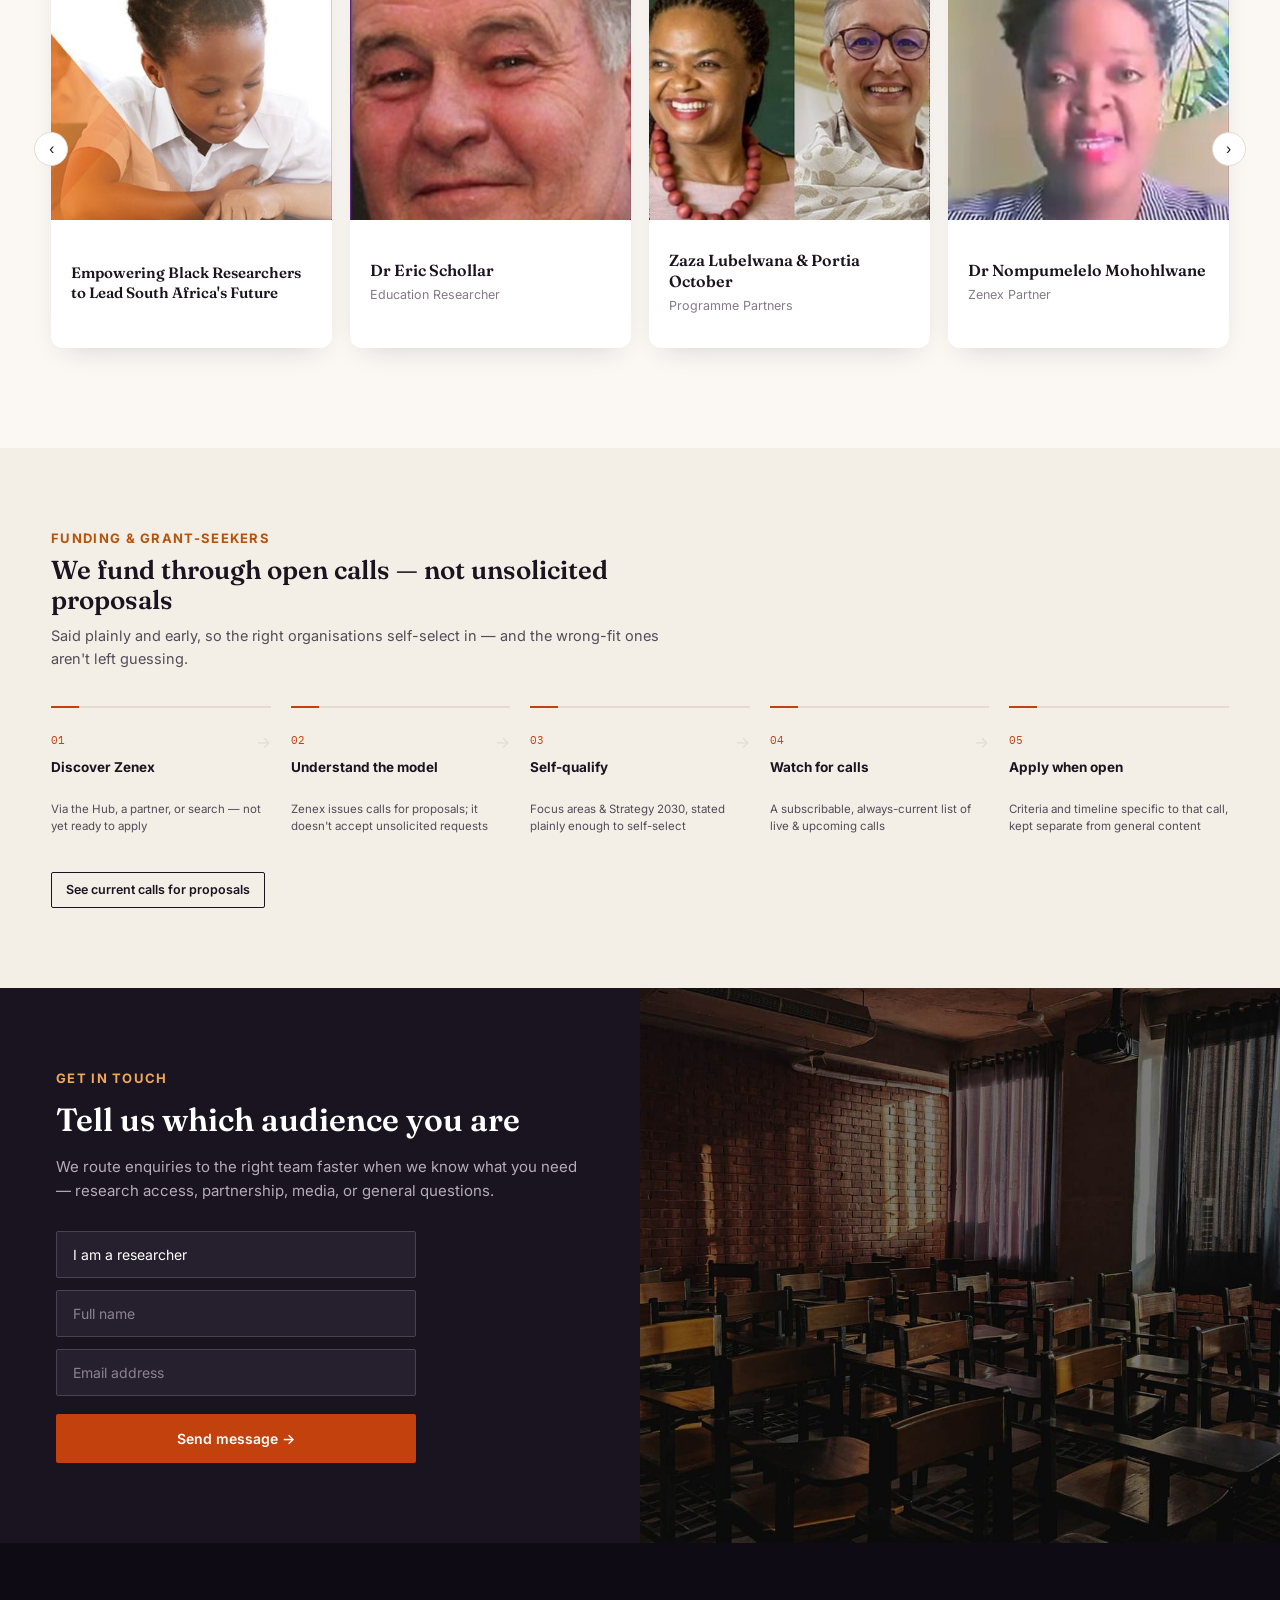
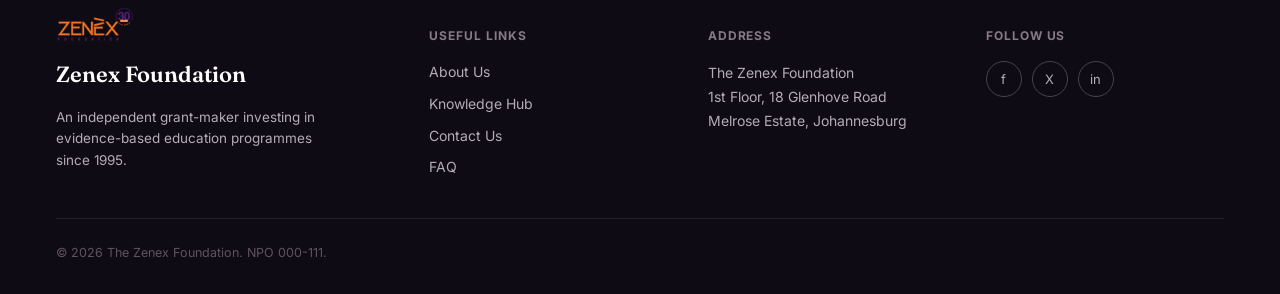
==== commit 3ef90aa1: "Unify Strategy 2030 CTA wording, fix journey strip visibility, remove eyebrow echo" ====
--- a/index.html
+++ b/index.html
@@ -127,7 +127,7 @@
         <img data-src="strategy" alt="">
       </div>
       <div class="strategy-copy">
-        <p class="eyebrow">Strategy 2030</p>
+        <p class="eyebrow">Our approach</p>
         <h3>Sharper focus for the next five years</h3>
         <p class="desc">We're concentrating on evidence-led grant-making, partnerships, and thought leadership that strengthen language and mathematics outcomes for Grade R to Grade&nbsp;6.</p>
         <div class="strategy-mini-grid">
@@ -140,7 +140,7 @@
             <p>Improved teaching practices and improved learner performance.</p>
           </div>
         </div>
-        <span class="strategy-cta">View 2030 Strategy <span class="arrow">→</span></span>
+        <span class="strategy-cta">View Strategy 2030 <span class="arrow">→</span></span>
       </div>
     </a>
   </div>
--- a/styles.css
+++ b/styles.css
@@ -417,10 +417,12 @@
 
 /* ---------- journey (grant-seeker strip on homepage) ---------- */
 .journey-wrap{ position:relative; }
-.journey-wrap::after{ content:""; position:absolute; top:0; right:0; bottom:0; width:48px; background:linear-gradient(90deg, transparent, var(--paper)); pointer-events:none; }
-.journey{ display:flex; gap:0; margin:36px 0; overflow-x:auto; width:100%; max-width:100%; box-sizing:border-box; scrollbar-width:none; -ms-overflow-style:none; }
-.journey::-webkit-scrollbar{ display:none; }
-.journey-step{ flex:0 0 auto; min-width:150px; position:relative; padding:18px 16px 18px 0; }
+.journey{ display:grid; grid-template-columns:repeat(5,1fr); gap:20px; margin:36px 0; width:100%; }
+@media (max-width:1100px){ .journey{ grid-template-columns:repeat(3,1fr); } }
+@media (max-width:700px){ .journey{ grid-template-columns:repeat(2,1fr); } }
+@media (max-width:480px){ .journey{ grid-template-columns:1fr; } }
+.journey-step{ position:relative; padding:18px 0 0; border-top:2px solid var(--line); }
+.journey-step::before{ content:""; position:absolute; top:-2px; left:0; width:28px; height:2px; background:var(--action); }
 .journey-step .num{ font-family:var(--mono); font-size:11px; color:var(--action); }
 .journey-step h5{ font-size:13.5px; margin-top:6px; }
 .journey-step p{ font-size:11.5px; color:var(--muted); margin-top:5px; }
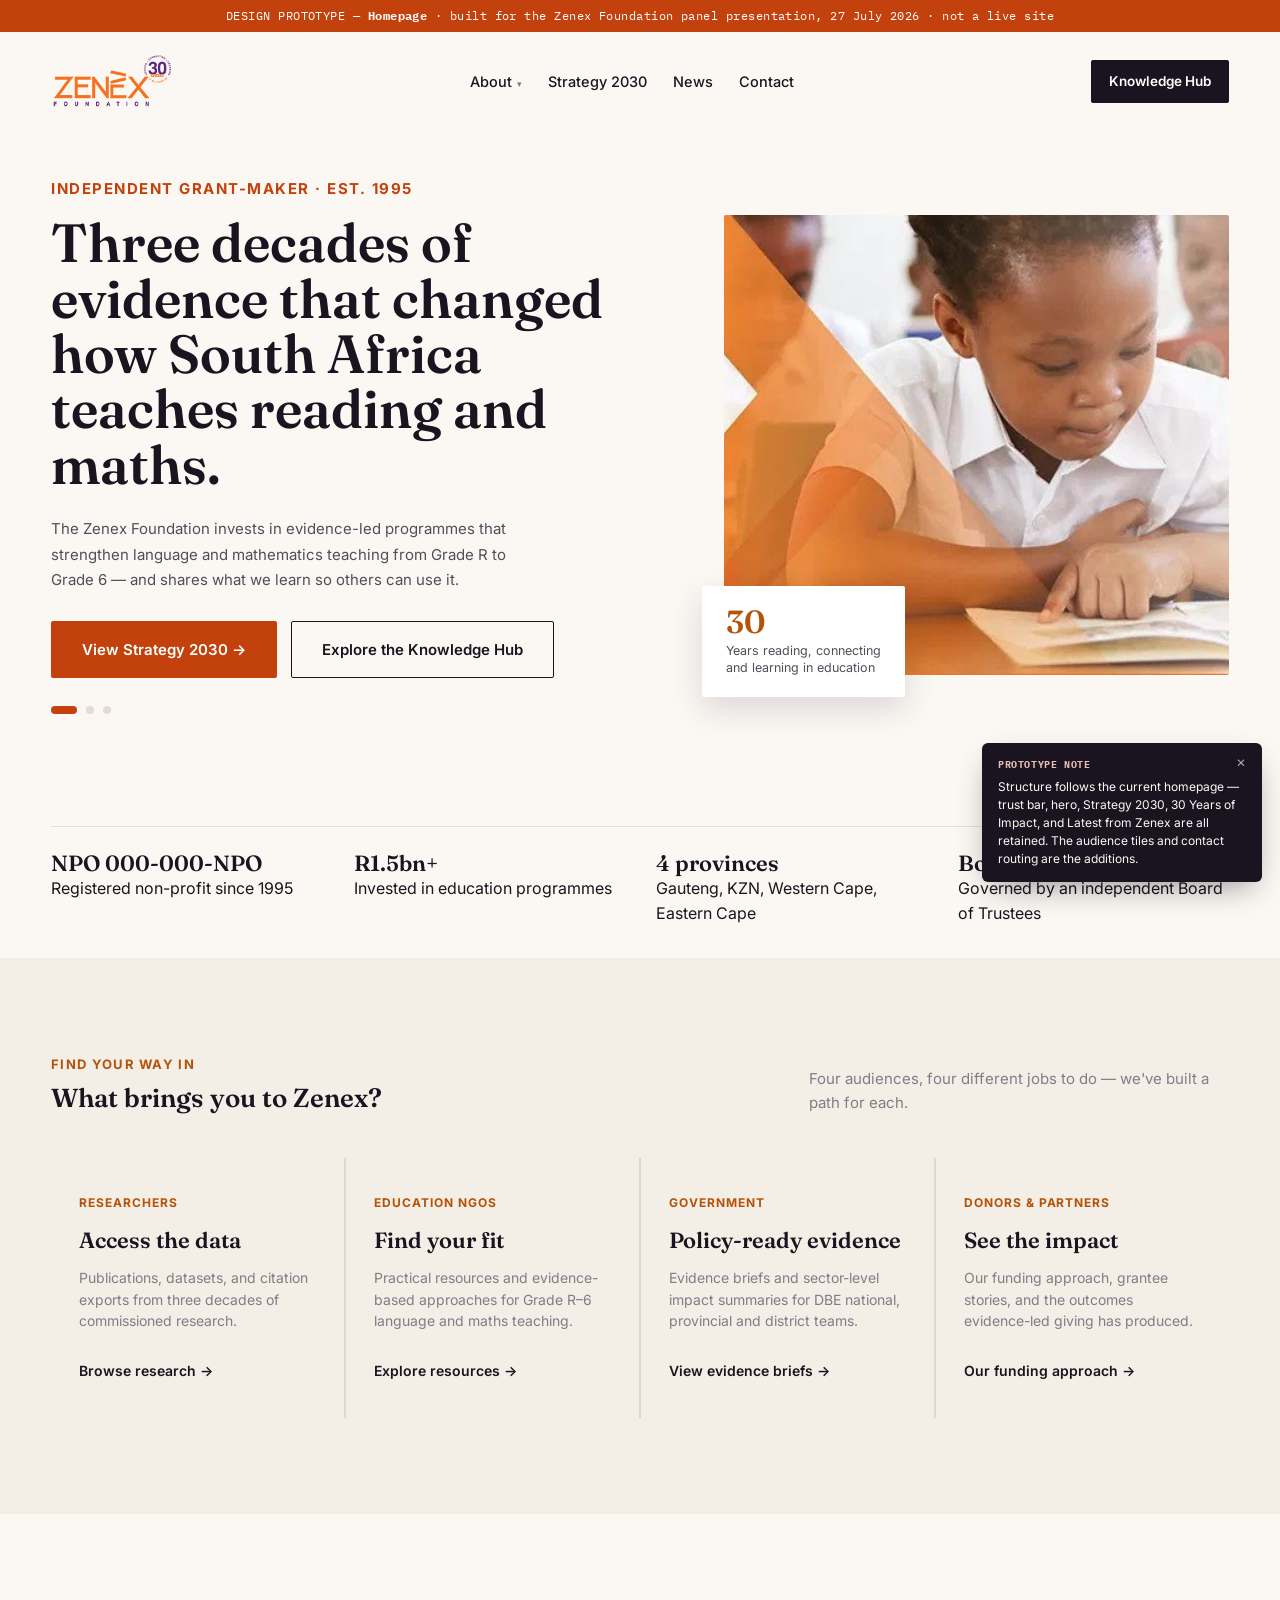
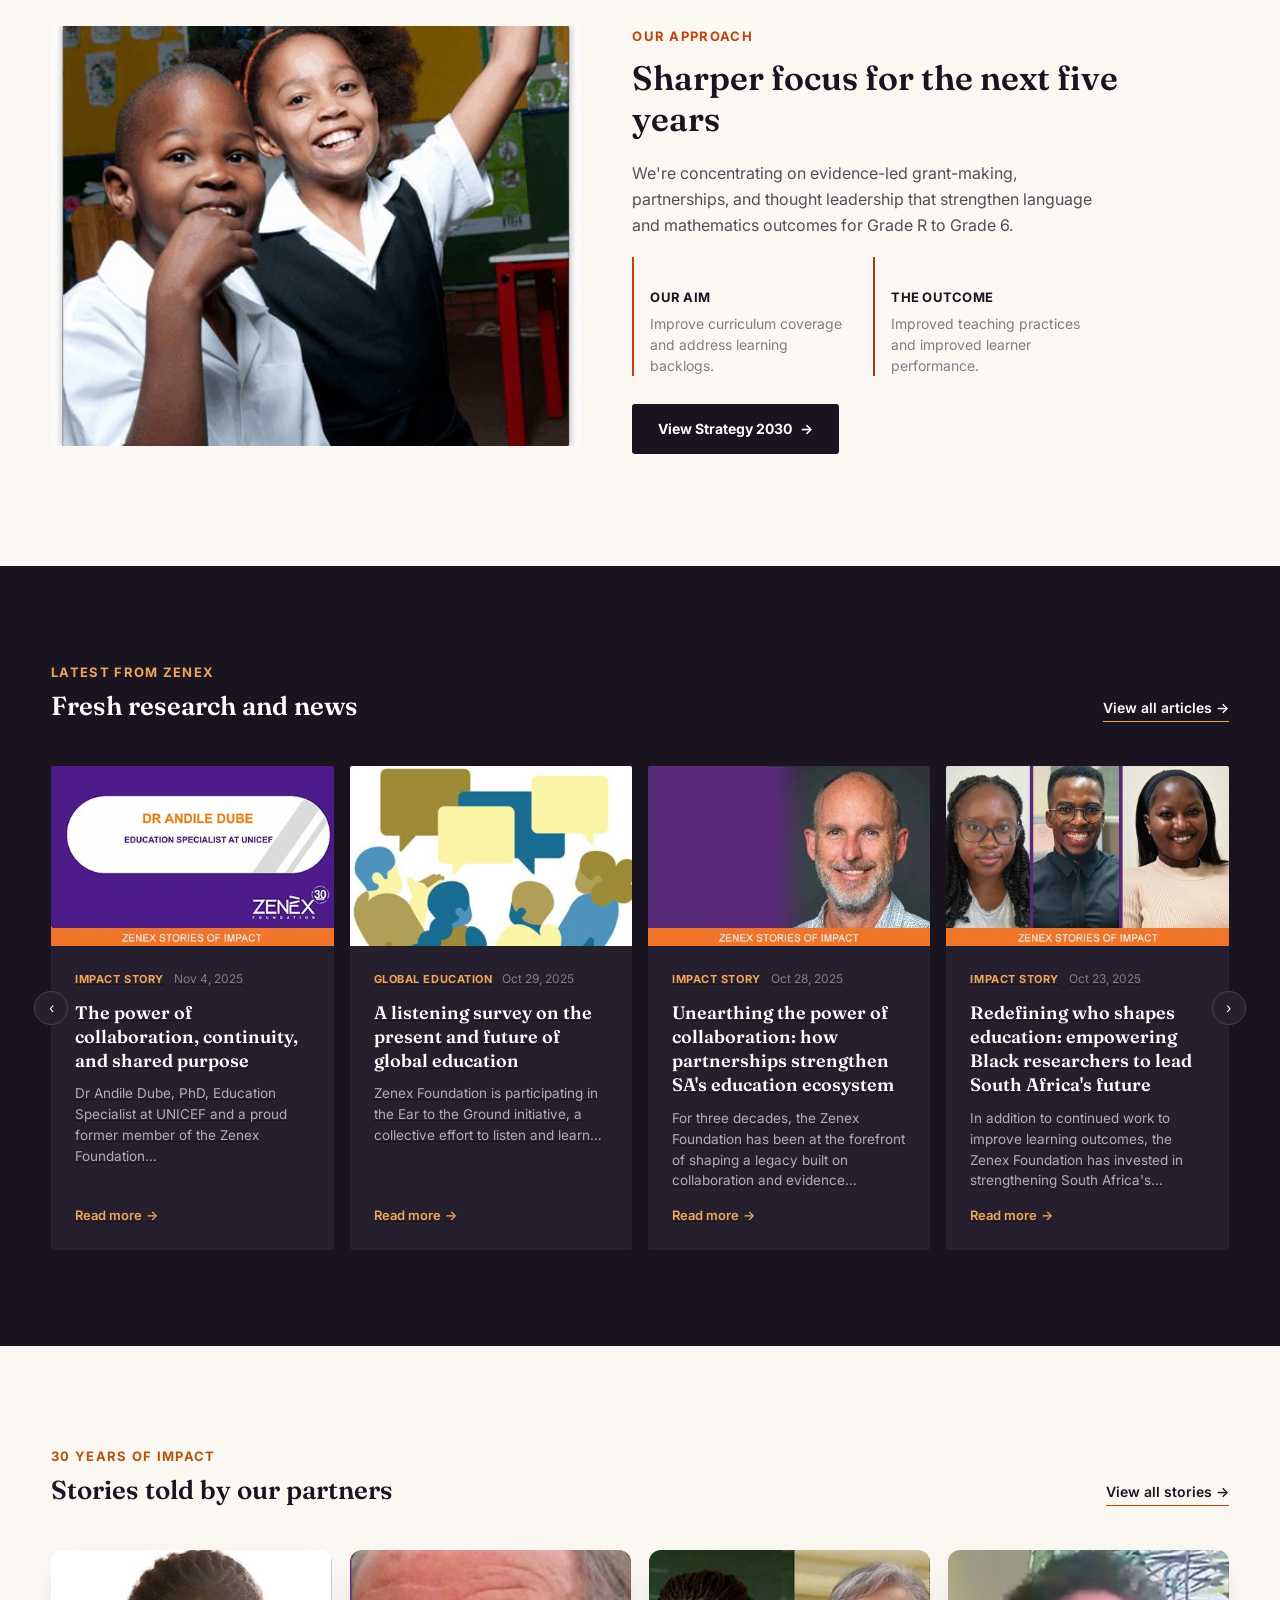
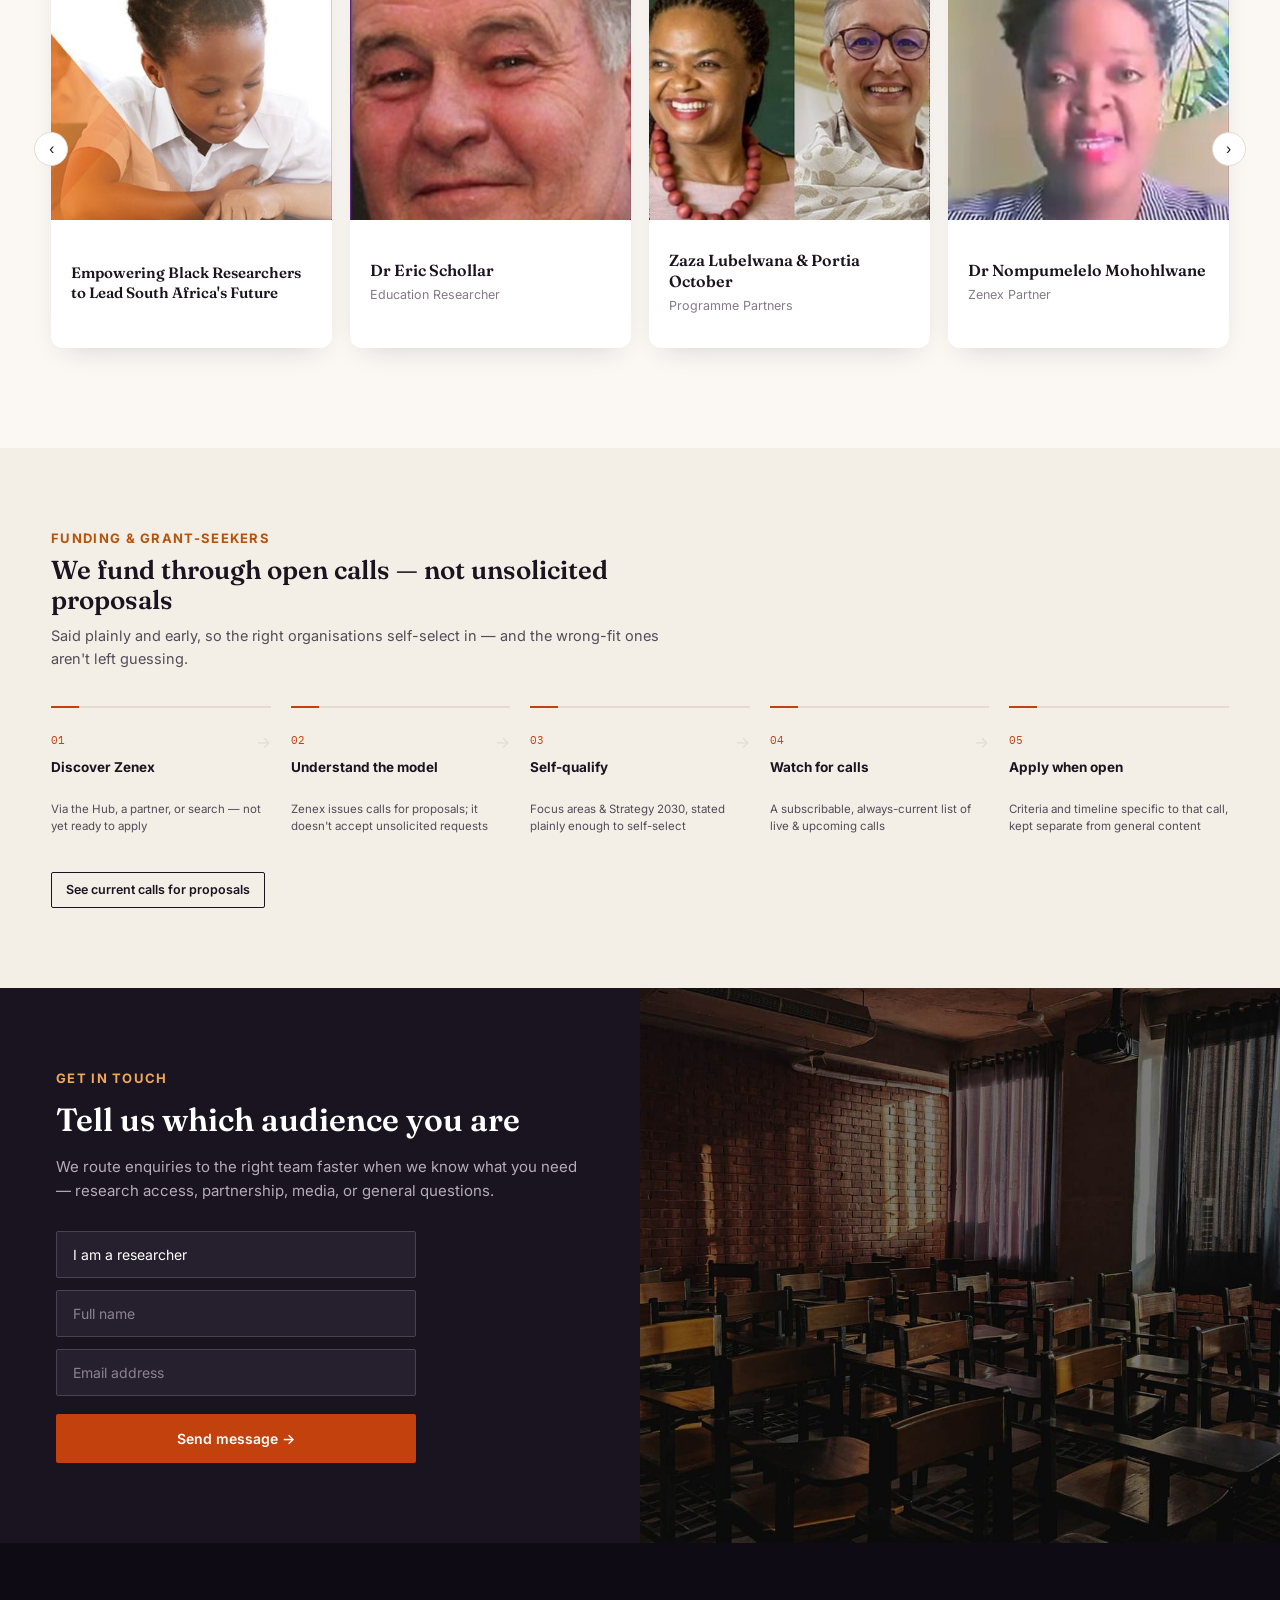
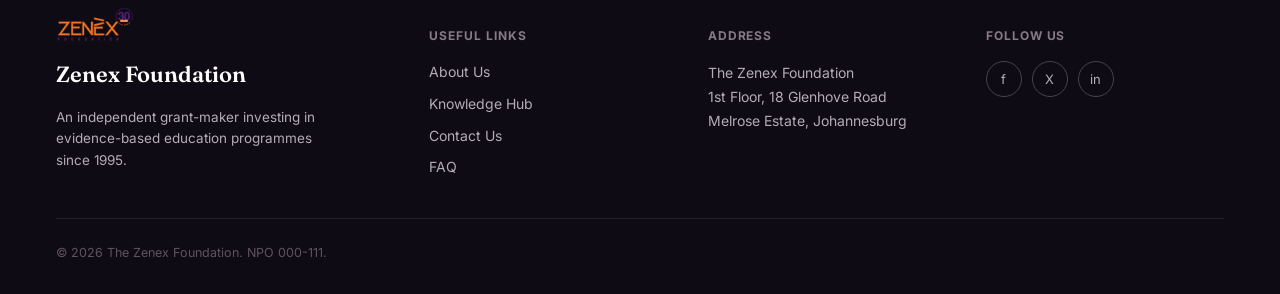
==== commit 625725a5: "Add About, Team, Trustees and FAQ pages with nav dropdown across all pages" ====
--- a/index.html
+++ b/index.html
@@ -18,7 +18,15 @@
       <img class="js-logo" alt="Zenex Foundation" style="height:56px; width:auto;">
     </a>
     <nav class="primary-nav-v2">
-      <a href="#">About</a>
+      <div class="nav-drop">
+        <a href="about.html">About</a>
+        <div class="nav-drop-menu">
+          <a href="about.html">About us</a>
+          <a href="team.html">Meet the team</a>
+          <a href="trustees.html">Trustees</a>
+          <a href="faq.html">FAQ</a>
+        </div>
+      </div>
       <a href="#">Strategy 2030</a>
       <a href="#">News</a>
       <a href="#">Contact</a>
@@ -297,10 +305,10 @@
       <div>
         <h5>Useful links</h5>
         <div class="flinks">
-          <a href="#">About Us</a>
+          <a href="about.html">About Us</a>
           <a href="knowledge-hub.html">Knowledge Hub</a>
           <a href="#">Contact Us</a>
-          <a href="#">FAQ</a>
+          <a href="faq.html">FAQ</a>
         </div>
       </div>
       <div>
--- a/styles.css
+++ b/styles.css
@@ -290,7 +290,7 @@
 .proto-ribbon b{ font-weight:700; }
 
 /* ---------- breadcrumb ---------- */
-.crumb{ font-family:var(--mono); font-size:11.5px; color:var(--muted); padding:18px 0 0; }
+.crumb{ font-family:var(--mono); font-size:11.5px; color:var(--muted); padding-top:18px; }
 .crumb a{ text-decoration:none; color:var(--muted); }
 .crumb a:hover{ color:var(--ink); }
 
@@ -386,7 +386,21 @@
 .related-item:hover{ color:var(--action); }
 
 /* ---------- cover image ---------- */
-.cover-image{ width:100%; aspect-ratio:3/4; border-radius:6px; margin-bottom:16px; background:linear-gradient(135deg,var(--brand-purple),var(--brand-orange)); display:flex; align-items:center; justify-content:center; color:rgba(255,255,255,.6); font-size:11px; text-align:center; font-family:var(--mono); }
+.cover-image{
+  width:100%; aspect-ratio:3/4; border-radius:6px; margin-bottom:16px;
+  background:linear-gradient(160deg, #6B2E0E 0%, var(--action) 78%, #D96A2E 100%);
+  position:relative; overflow:hidden; display:flex; flex-direction:column; justify-content:space-between;
+  padding:22px 20px; color:#fff;
+}
+.cover-image::before{
+  content:""; position:absolute; inset:0; opacity:.12; pointer-events:none;
+  background:repeating-linear-gradient(135deg, #fff 0 18px, transparent 18px 36px);
+  mask-image:linear-gradient(200deg, #000 0%, transparent 45%);
+  -webkit-mask-image:linear-gradient(200deg, #000 0%, transparent 45%);
+}
+.cover-image .cov-type{ position:relative; font-family:var(--mono); font-size:9.5px; letter-spacing:.12em; text-transform:uppercase; opacity:.85; }
+.cover-image .cov-title{ position:relative; font-family:var(--serif); font-size:16.5px; font-weight:600; line-height:1.3; }
+.cover-image .cov-foot{ position:relative; font-size:10.5px; opacity:.85; line-height:1.5; border-top:1px solid rgba(255,255,255,.3); padding-top:10px; }
 
 /* ---------- citation format toggle ---------- */
 .cite-formats{ display:flex; gap:5px; margin-bottom:10px; }
@@ -395,7 +409,7 @@
 .cite-text{ background:var(--paper-2); border:1px solid var(--line); border-radius:4px; padding:10px 12px; font-size:11.5px; color:var(--ink); line-height:1.6; font-style:italic; margin-bottom:10px; }
 
 /* ---------- feedback form ---------- */
-.feedback-block{ background:var(--paper-2); border:1.5px solid var(--line); border-radius:8px; padding:20px 22px; margin-top:10px; }
+.feedback-block{ background:var(--paper-2); border:1.5px solid var(--line); border-radius:8px; padding:20px 22px; margin-top:26px; order:98; }
 .feedback-block h4{ font-size:14px; margin-bottom:3px; }
 .feedback-block .sub{ font-size:11.5px; color:var(--muted); margin-bottom:16px; }
 .fb-row{ margin-bottom:14px; }
@@ -451,6 +465,22 @@
   .nav-toggle{ display:inline-flex; }
 }
 @media (max-width:600px){ .btn-updates{ display:none; } }
+
+/* ---------- v2 nav dropdown (About) ---------- */
+.nav-drop{ position:relative; }
+.nav-drop > a::after{ content:"▾"; font-size:9px; margin-left:5px; opacity:.55; }
+.nav-drop-menu{
+  position:absolute; top:100%; left:-16px; padding:8px; min-width:190px;
+  background:var(--card); border-radius:8px;
+  box-shadow:0 18px 40px -12px rgba(26,20,32,.22), 0 3px 10px -4px rgba(26,20,32,.1);
+  opacity:0; visibility:hidden; transform:translateY(6px);
+  transition:opacity .16s ease, transform .16s ease, visibility .16s; z-index:60;
+}
+.nav-drop::before{ content:""; position:absolute; top:100%; left:0; right:0; height:14px; }
+.nav-drop:hover .nav-drop-menu, .nav-drop.open .nav-drop-menu{ opacity:1; visibility:visible; transform:translateY(0); }
+.nav-drop-menu a{ display:block; padding:10px 14px; border-radius:6px; font-size:14px; color:var(--ink); text-decoration:none; white-space:nowrap; }
+.nav-drop-menu a:hover{ background:var(--paper-2); color:var(--action); }
+@media (max-width:840px){ .nav-drop-menu{ position:static; opacity:1; visibility:visible; transform:none; box-shadow:none; padding:0 0 0 14px; } }
 
 /* ============================================================
    SCROLL REVEAL — progressive enhancement, no-JS fallback is
@@ -905,3 +935,70 @@
 .footer-social a{ width:28px; height:28px; border-radius:5px; background:#3E2C57; display:flex; align-items:center; justify-content:center; font-size:11px; font-weight:700; margin-bottom:0; }
 .footer-v2 .freg{ font-size:11px; color:#8577A0; }
 .footer-v2 .bottom-line{ border-top:1px solid #3E2C57; font-size:11.5px; color:#8577A0; padding:16px 32px; font-family:var(--mono); }
+
+/* ============================================================
+   ABOUT SECTION PAGES (about / team / trustees / faq)
+   ============================================================ */
+.page-hero{ padding:44px 0 40px; }
+.page-hero h1{ font-size:clamp(34px,3.4vw,48px); font-weight:600; line-height:1.1; margin:14px 0 16px; }
+.page-hero .lede{ font-size:16px; color:var(--muted); line-height:1.65; max-width:600px; }
+
+.about-stats{ display:grid; grid-template-columns:repeat(4,1fr); gap:32px; border-top:1px solid var(--line); border-bottom:1px solid var(--line); padding:26px 0; margin:8px 0 56px; }
+@media (max-width:800px){ .about-stats{ grid-template-columns:repeat(2,1fr); gap:20px; } }
+
+.about-cols{ display:grid; grid-template-columns:1.1fr .9fr; gap:56px; align-items:start; }
+@media (max-width:900px){ .about-cols{ grid-template-columns:1fr; gap:36px; } }
+.about-cols .body-text p{ font-size:15.5px; color:var(--muted); line-height:1.75; margin-bottom:18px; }
+
+.mv-block{ border-left:2px solid var(--action); padding-left:18px; margin-bottom:22px; }
+.mv-block:last-child{ border-left-color:var(--accent-rust); }
+.mv-block h6{ font-size:13px; font-weight:700; text-transform:uppercase; letter-spacing:.04em; color:var(--ink); margin-bottom:7px; }
+.mv-block p{ font-size:14.5px; color:var(--muted); line-height:1.6; }
+
+.video-card{ background:var(--ink); border-radius:12px; padding:28px; color:#fff; margin-bottom:24px; }
+.video-card .vc-tag{ font-family:var(--mono); font-size:10.5px; letter-spacing:.1em; text-transform:uppercase; color:#F2A65A; margin-bottom:12px; }
+.video-card h4{ font-family:var(--serif); font-size:20px; font-weight:600; line-height:1.35; margin-bottom:10px; }
+.video-card p{ font-size:13.5px; color:var(--muted-dark); line-height:1.6; margin-bottom:18px; }
+.video-card .btn{ background:var(--action); color:#fff; }
+
+/* team & trustee cards */
+.people-grid{ display:grid; grid-template-columns:repeat(3,1fr); gap:18px; }
+.people-grid.cols-4{ grid-template-columns:repeat(4,1fr); }
+@media (max-width:960px){ .people-grid, .people-grid.cols-4{ grid-template-columns:repeat(2,1fr); } }
+@media (max-width:520px){ .people-grid, .people-grid.cols-4{ grid-template-columns:1fr; } }
+
+.person-card{
+  background:var(--card); border-radius:12px; padding:26px 24px;
+  box-shadow:0 10px 28px -14px rgba(26,20,32,.16);
+  transition:box-shadow .25s ease, transform .25s ease;
+}
+.person-card:hover{ transform:translateY(-4px); box-shadow:0 20px 40px -16px rgba(26,20,32,.24); }
+.avatar{
+  width:64px; height:64px; border-radius:50%; margin-bottom:16px;
+  display:flex; align-items:center; justify-content:center;
+  font-family:var(--serif); font-size:22px; font-weight:600; color:#fff;
+  background:linear-gradient(140deg, var(--action), var(--accent-rust));
+}
+.person-card:nth-child(3n+2) .avatar{ background:linear-gradient(140deg, var(--accent-label), var(--action)); }
+.person-card:nth-child(3n) .avatar{ background:linear-gradient(140deg, var(--accent-rust), #6B2E0E); }
+.person-card .p-name{ font-family:var(--serif); font-size:18px; font-weight:600; color:var(--ink); line-height:1.3; }
+.person-card .p-role{ font-size:13px; color:var(--accent-label); font-weight:600; margin:4px 0 12px; }
+.person-card .p-bio{ font-size:13.5px; color:var(--muted); line-height:1.6; }
+.person-card .p-bio.clamped{ display:-webkit-box; -webkit-line-clamp:4; -webkit-box-orient:vertical; overflow:hidden; }
+.person-card .p-more{ display:inline-block; margin-top:10px; font-size:13px; font-weight:600; color:var(--action); cursor:pointer; }
+.person-card.lead{ padding:30px 28px; }
+.person-card.lead .avatar{ width:76px; height:76px; font-size:26px; }
+
+/* FAQ accordion */
+.faq-group{ margin-bottom:40px; }
+.faq-group > h3{ font-size:22px; font-weight:600; margin-bottom:16px; }
+details.faq-item{ background:var(--card); border:1px solid var(--line); border-radius:10px; margin-bottom:10px; overflow:hidden; }
+details.faq-item summary{
+  list-style:none; cursor:pointer; padding:18px 22px; display:flex; justify-content:space-between; align-items:center; gap:16px;
+  font-size:15.5px; font-weight:600; color:var(--ink);
+}
+details.faq-item summary::-webkit-details-marker{ display:none; }
+details.faq-item summary::after{ content:"+"; font-size:20px; color:var(--action); font-weight:400; flex-shrink:0; transition:transform .2s ease; }
+details.faq-item[open] summary::after{ transform:rotate(45deg); }
+details.faq-item[open] summary{ border-bottom:1px solid var(--line); }
+details.faq-item .faq-a{ padding:16px 22px 20px; font-size:14.5px; color:var(--muted); line-height:1.7; }
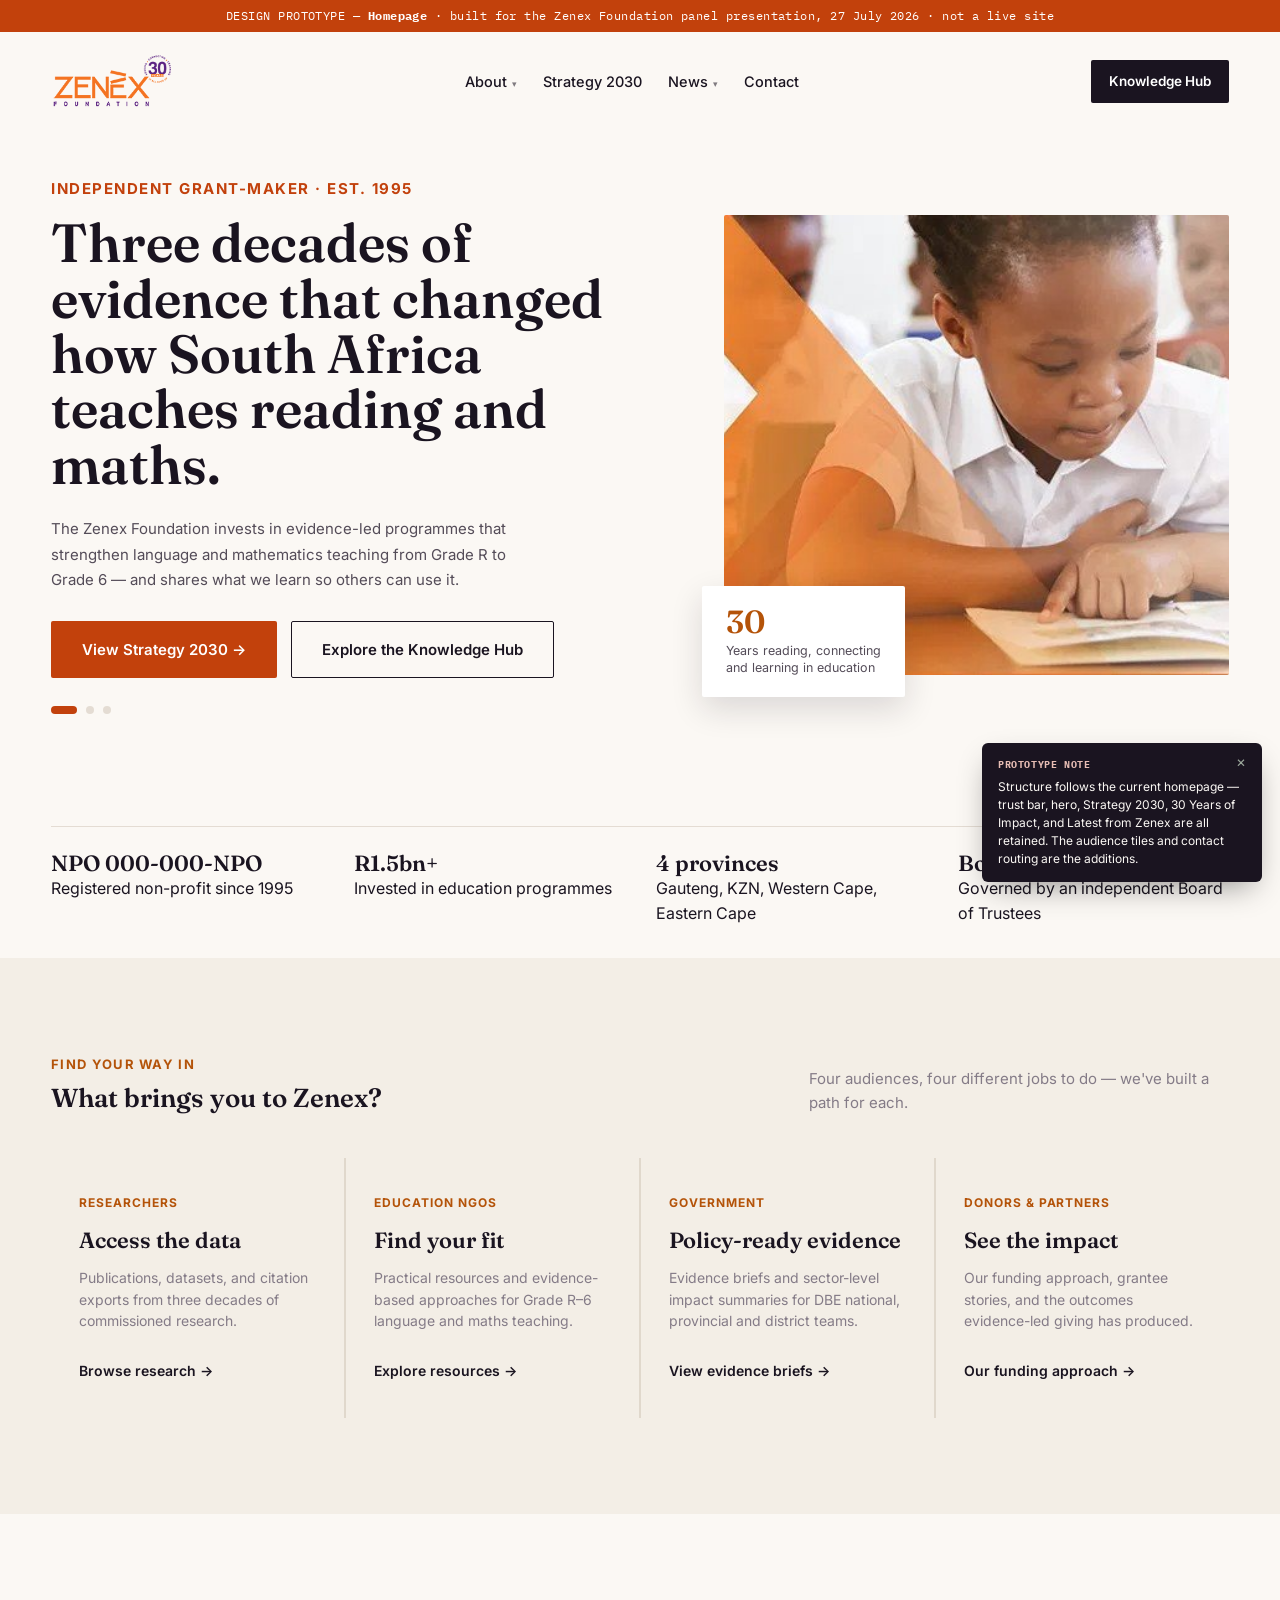
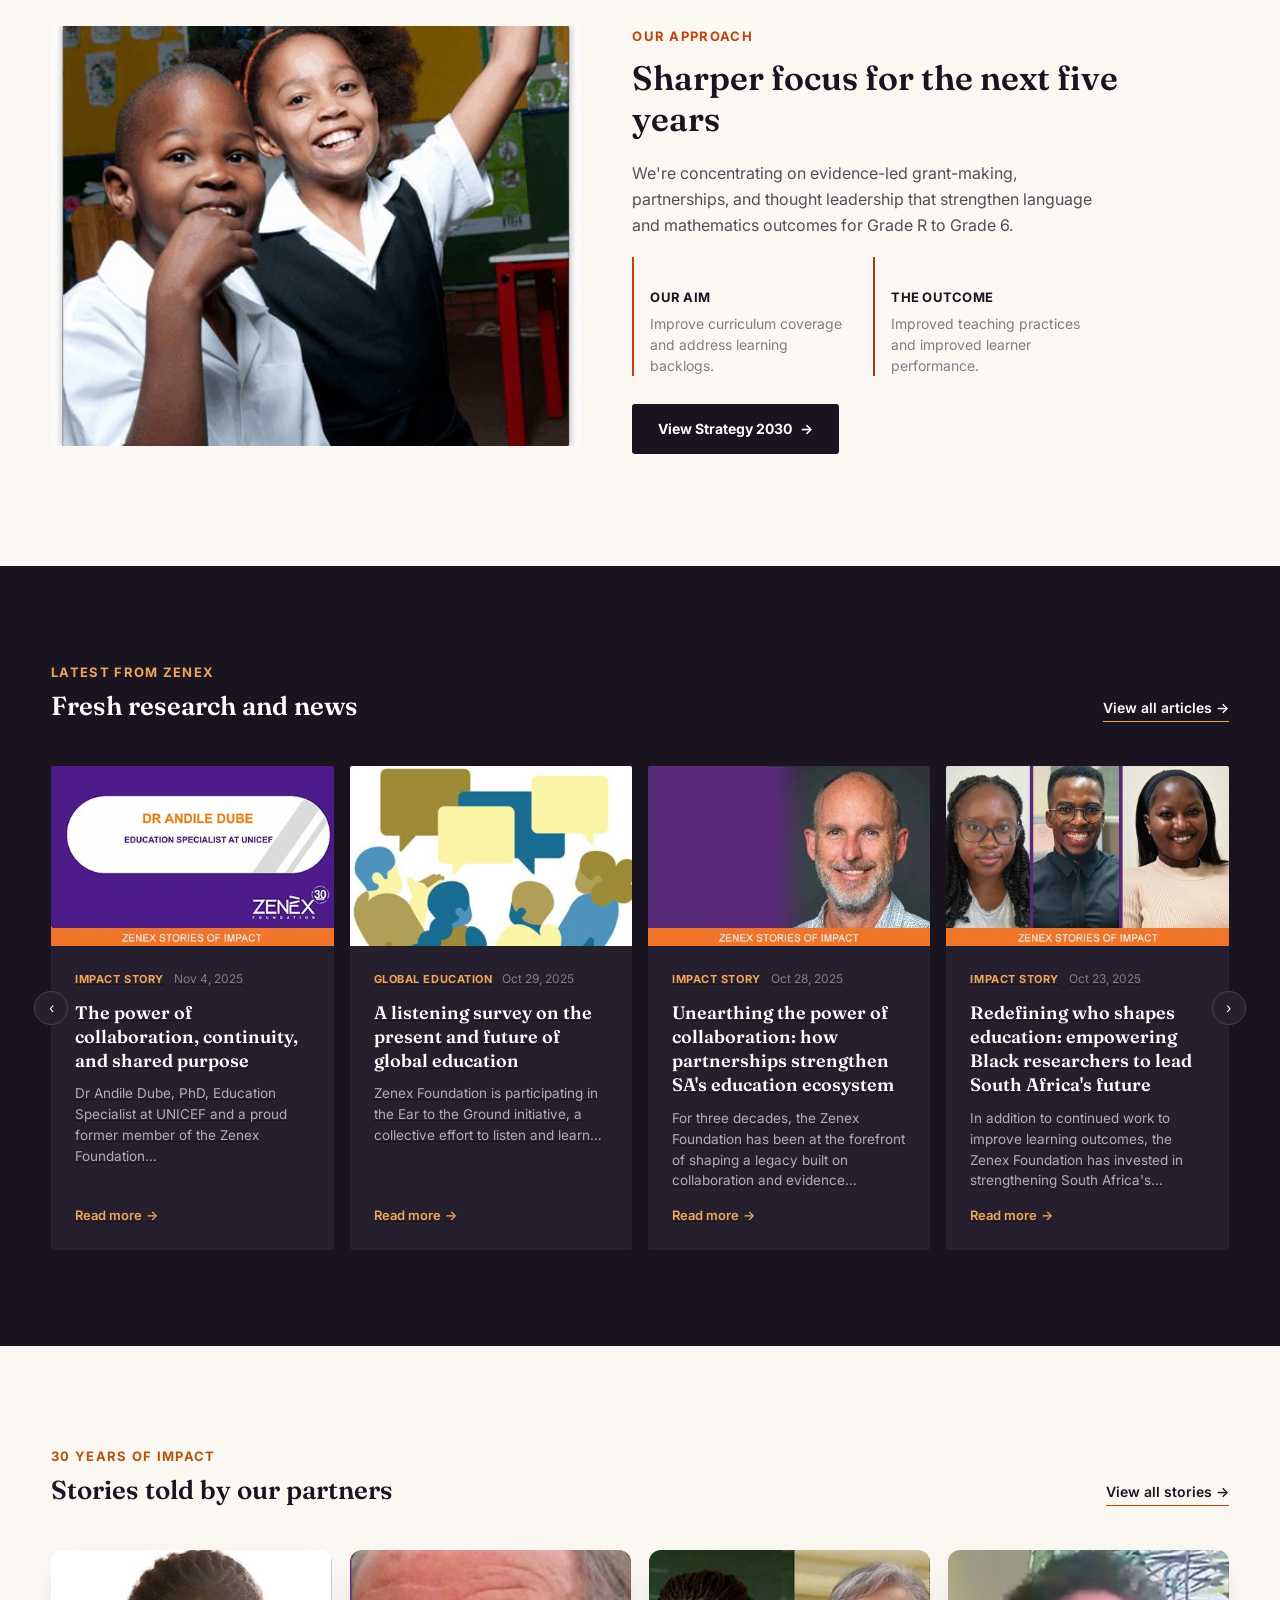
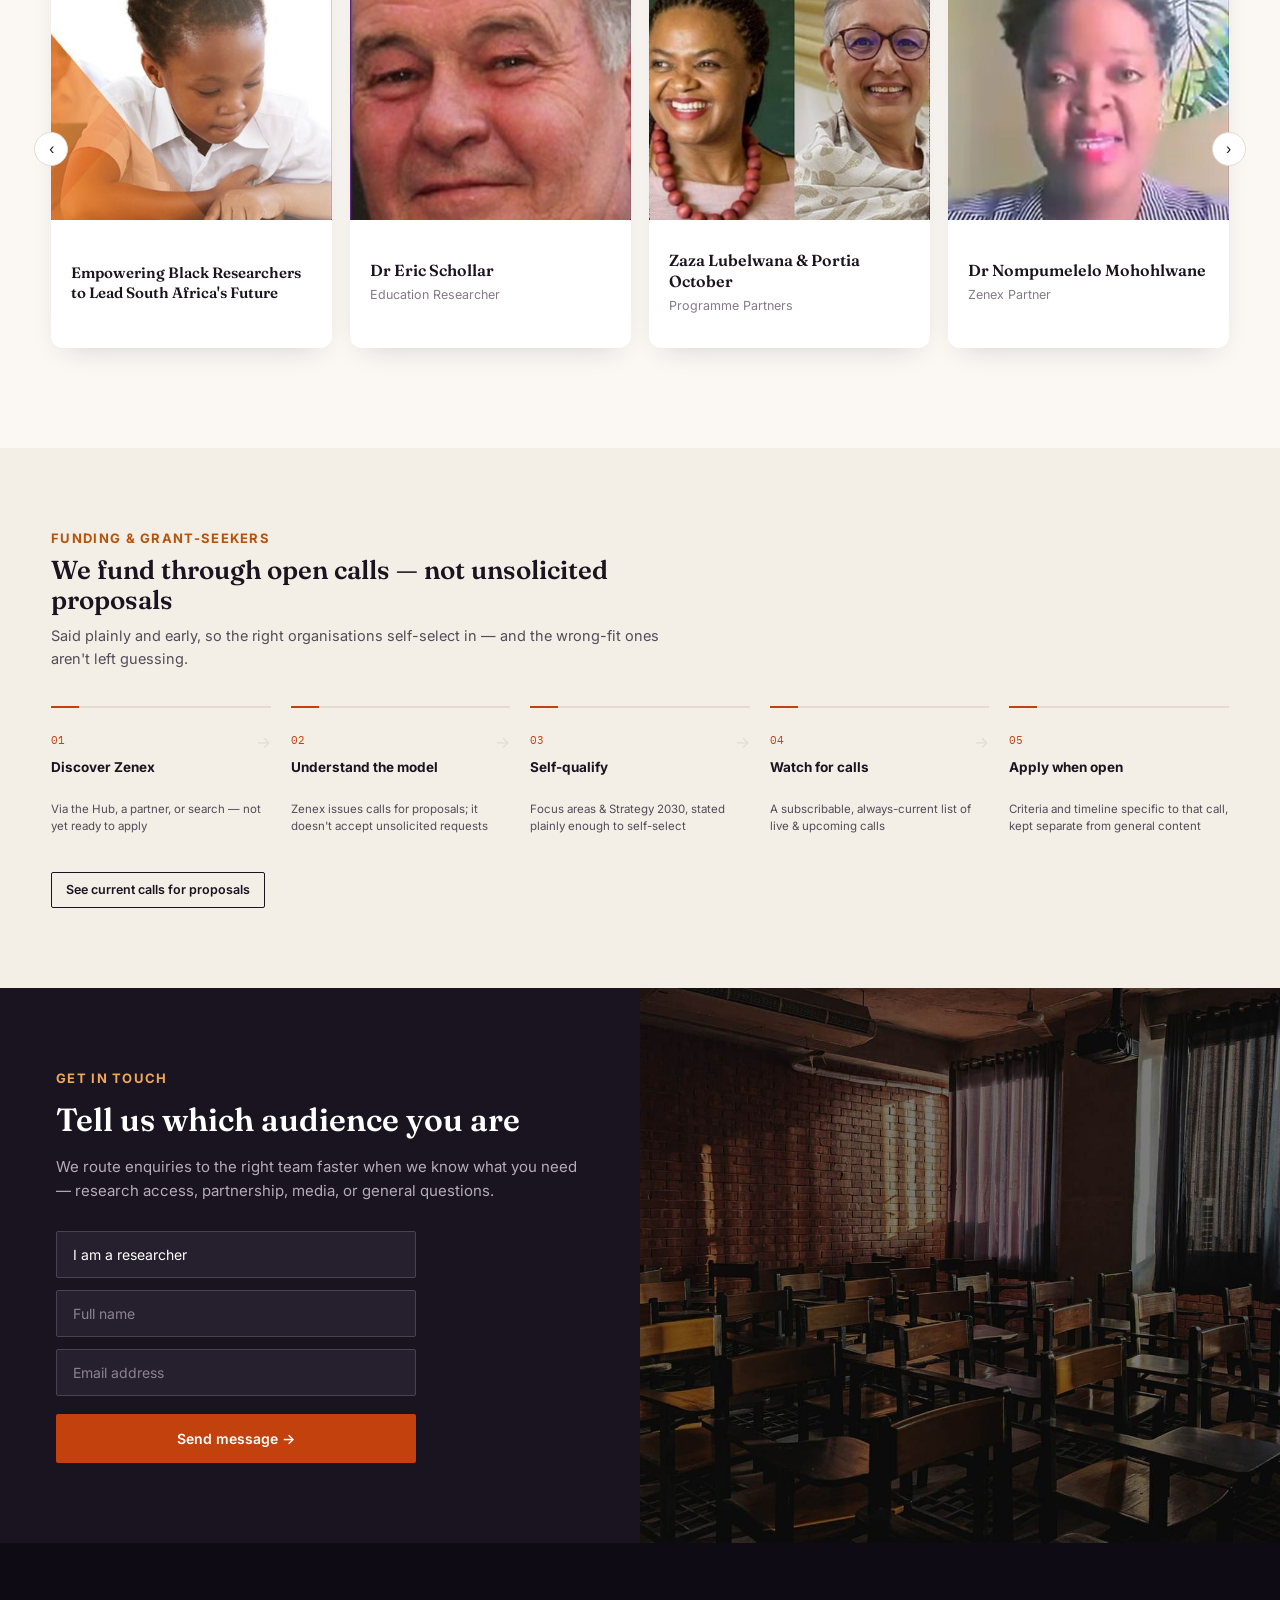
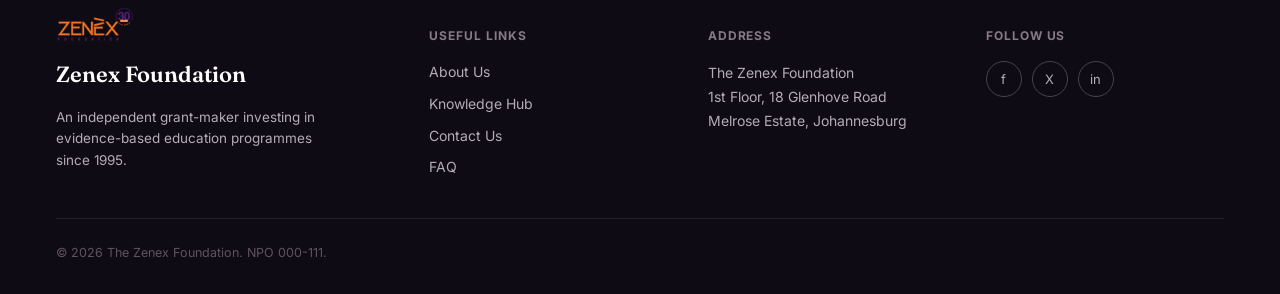
==== commit 6f6dd5eb: "Add News page with live search and Events page with date-badge cards, News nav dropdown site-wide" ====
--- a/index.html
+++ b/index.html
@@ -28,7 +28,13 @@
         </div>
       </div>
       <a href="#">Strategy 2030</a>
-      <a href="#">News</a>
+      <div class="nav-drop">
+        <a href="news.html">News</a>
+        <div class="nav-drop-menu">
+          <a href="news.html">News</a>
+          <a href="events.html">Events</a>
+        </div>
+      </div>
       <a href="#">Contact</a>
     </nav>
     <a href="knowledge-hub.html" class="btn-updates">Knowledge Hub</a>
--- a/styles.css
+++ b/styles.css
@@ -1002,3 +1002,101 @@
 details.faq-item[open] summary::after{ transform:rotate(45deg); }
 details.faq-item[open] summary{ border-bottom:1px solid var(--line); }
 details.faq-item .faq-a{ padding:16px 22px 20px; font-size:14.5px; color:var(--muted); line-height:1.7; }
+.avatar-photo{ width:64px; height:64px; border-radius:50%; margin-bottom:16px; object-fit:cover; display:block; box-shadow:0 4px 12px -4px rgba(26,20,32,.25); }
+.person-card.lead .avatar-photo{ width:76px; height:76px; }
+
+/* ============================================================
+   NEWS & EVENTS PAGES
+   ============================================================ */
+.news-toolbar{ display:flex; justify-content:space-between; align-items:center; gap:16px; flex-wrap:wrap; margin-bottom:28px; }
+.news-search{ display:flex; gap:8px; flex:1; max-width:420px; }
+.news-search input{ flex:1; min-width:0; padding:12px 14px; border:1px solid var(--line); border-radius:var(--radius); font-family:var(--sans); font-size:14px; background:var(--card); }
+.news-search input:focus{ outline:none; border-color:var(--action); }
+
+.news-grid{ display:grid; grid-template-columns:repeat(3,1fr); gap:18px; }
+@media (max-width:960px){ .news-grid{ grid-template-columns:repeat(2,1fr); } }
+@media (max-width:600px){ .news-grid{ grid-template-columns:1fr; } }
+
+.news-card{
+  background:var(--card); border-radius:12px; overflow:hidden; display:flex; flex-direction:column;
+  box-shadow:0 10px 28px -14px rgba(26,20,32,.14); text-decoration:none; color:var(--ink);
+  transition:box-shadow .25s ease, transform .25s ease;
+}
+.news-card:hover{ transform:translateY(-4px); box-shadow:0 20px 40px -16px rgba(26,20,32,.22); }
+.news-card img{ width:100%; height:170px; object-fit:cover; display:block; }
+.news-card .body{ padding:20px 22px 22px; display:flex; flex-direction:column; flex:1; }
+.news-card .meta-row{ display:flex; gap:10px; align-items:center; margin-bottom:10px; }
+.news-card .cat{ font-size:11px; font-weight:700; color:var(--accent-label); letter-spacing:.05em; text-transform:uppercase; }
+.news-card .date{ font-size:12px; color:var(--muted-2); }
+.news-card h4{ font-family:var(--serif); font-size:17px; font-weight:600; line-height:1.35; margin-bottom:8px; }
+.news-card p{ font-size:13.5px; color:var(--muted); line-height:1.55; margin-bottom:14px; flex:1; }
+.news-card .rm{ font-size:13px; font-weight:600; color:var(--action); display:inline-flex; align-items:center; gap:4px; }
+.news-card:hover .rm .arrow{ transform:translateX(3px); }
+.news-card .rm .arrow{ display:inline-block; transition:transform .2s ease; }
+.news-empty{ padding:40px; text-align:center; color:var(--muted); font-size:14.5px; display:none; }
+
+.event-card{
+  background:var(--card); border-radius:12px; padding:24px; display:flex; gap:20px; align-items:flex-start;
+  box-shadow:0 10px 28px -14px rgba(26,20,32,.14);
+  transition:box-shadow .25s ease, transform .25s ease;
+}
+.event-card:hover{ transform:translateY(-4px); box-shadow:0 20px 40px -16px rgba(26,20,32,.22); }
+.date-badge{
+  flex-shrink:0; width:74px; border-radius:10px; overflow:hidden; text-align:center;
+  background:var(--ink); color:#fff;
+}
+.date-badge .db-m{ background:var(--action); font-size:11px; font-weight:700; letter-spacing:.08em; text-transform:uppercase; padding:5px 0; }
+.date-badge .db-d{ font-family:var(--serif); font-size:26px; font-weight:600; padding:8px 0 2px; line-height:1; }
+.date-badge .db-y{ font-size:11px; color:var(--muted-dark); padding-bottom:8px; }
+.event-card .ev-body h4{ font-family:var(--serif); font-size:18px; font-weight:600; line-height:1.35; margin-bottom:8px; }
+.event-card .ev-body p{ font-size:13.5px; color:var(--muted); line-height:1.6; }
+.event-card .ev-tag{ display:inline-block; font-size:10.5px; font-weight:700; letter-spacing:.06em; text-transform:uppercase; color:var(--muted-2); border:1px solid var(--line); border-radius:20px; padding:3px 10px; margin-bottom:10px; }
+.events-grid{ display:grid; grid-template-columns:1fr 1fr; gap:18px; }
+@media (max-width:860px){ .events-grid{ grid-template-columns:1fr; } }
+
+/* ============================================================
+   NEWS & EVENTS PAGES
+   ============================================================ */
+.news-toolbar{ display:flex; justify-content:space-between; align-items:center; gap:18px; flex-wrap:wrap; margin-bottom:28px; }
+.news-search{ flex:1; min-width:0; max-width:420px; padding:12px 16px; border:1px solid var(--line); border-radius:6px; font-family:var(--sans); font-size:14px; background:var(--card); }
+.news-count{ font-family:var(--mono); font-size:12px; color:var(--muted-2); }
+
+.news-grid{ display:grid; grid-template-columns:repeat(3,1fr); gap:18px; }
+@media (max-width:960px){ .news-grid{ grid-template-columns:repeat(2,1fr); } }
+@media (max-width:560px){ .news-grid{ grid-template-columns:1fr; } }
+.news-card{
+  background:var(--card); border-radius:12px; overflow:hidden; text-decoration:none;
+  box-shadow:0 10px 28px -14px rgba(26,20,32,.14);
+  transition:box-shadow .25s ease, transform .25s ease;
+  display:flex; flex-direction:column;
+}
+.news-card:hover{ transform:translateY(-4px); box-shadow:0 20px 40px -16px rgba(26,20,32,.22); }
+.news-card img{ width:100%; height:190px; object-fit:cover; display:block; }
+.news-card .body{ padding:20px 22px 22px; display:flex; flex-direction:column; flex:1; }
+.news-card .meta-row{ display:flex; gap:10px; align-items:center; margin-bottom:10px; }
+.news-card .cat{ font-size:10.5px; font-weight:700; color:var(--accent-label); letter-spacing:.05em; text-transform:uppercase; }
+.news-card .date{ font-size:12px; color:var(--muted-2); }
+.news-card h4{ font-family:var(--serif); font-size:17.5px; font-weight:600; color:var(--ink); line-height:1.35; margin-bottom:8px; }
+.news-card p{ font-size:13.5px; color:var(--muted); line-height:1.6; margin-bottom:14px; flex:1; }
+.news-card .rm{ font-size:13px; font-weight:600; color:var(--action); }
+.news-empty{ padding:48px 0; text-align:center; color:var(--muted); font-size:15px; display:none; }
+
+.event-grid{ display:grid; grid-template-columns:repeat(2,1fr); gap:18px; }
+@media (max-width:800px){ .event-grid{ grid-template-columns:1fr; } }
+.event-card{
+  background:var(--card); border-radius:12px; padding:26px;
+  box-shadow:0 10px 28px -14px rgba(26,20,32,.14);
+  display:flex; gap:22px; align-items:flex-start;
+  transition:box-shadow .25s ease, transform .25s ease;
+}
+.event-card:hover{ transform:translateY(-4px); box-shadow:0 20px 40px -16px rgba(26,20,32,.22); }
+.date-badge{
+  flex-shrink:0; width:74px; text-align:center; border-radius:10px; overflow:hidden;
+  border:1px solid var(--line);
+}
+.date-badge .db-m{ background:var(--action); color:#fff; font-size:11px; font-weight:700; letter-spacing:.08em; text-transform:uppercase; padding:5px 0; }
+.date-badge .db-d{ font-family:var(--serif); font-size:26px; font-weight:600; color:var(--ink); padding:6px 0 2px; }
+.date-badge .db-y{ font-family:var(--mono); font-size:10.5px; color:var(--muted-2); padding-bottom:8px; }
+.event-card h4{ font-family:var(--serif); font-size:19px; font-weight:600; color:var(--ink); line-height:1.35; margin-bottom:8px; }
+.event-card p{ font-size:13.5px; color:var(--muted); line-height:1.6; }
+.event-tag{ display:inline-block; font-size:10.5px; font-weight:700; letter-spacing:.05em; text-transform:uppercase; color:var(--muted-2); background:var(--paper-2); border-radius:4px; padding:3px 8px; margin-bottom:10px; }
